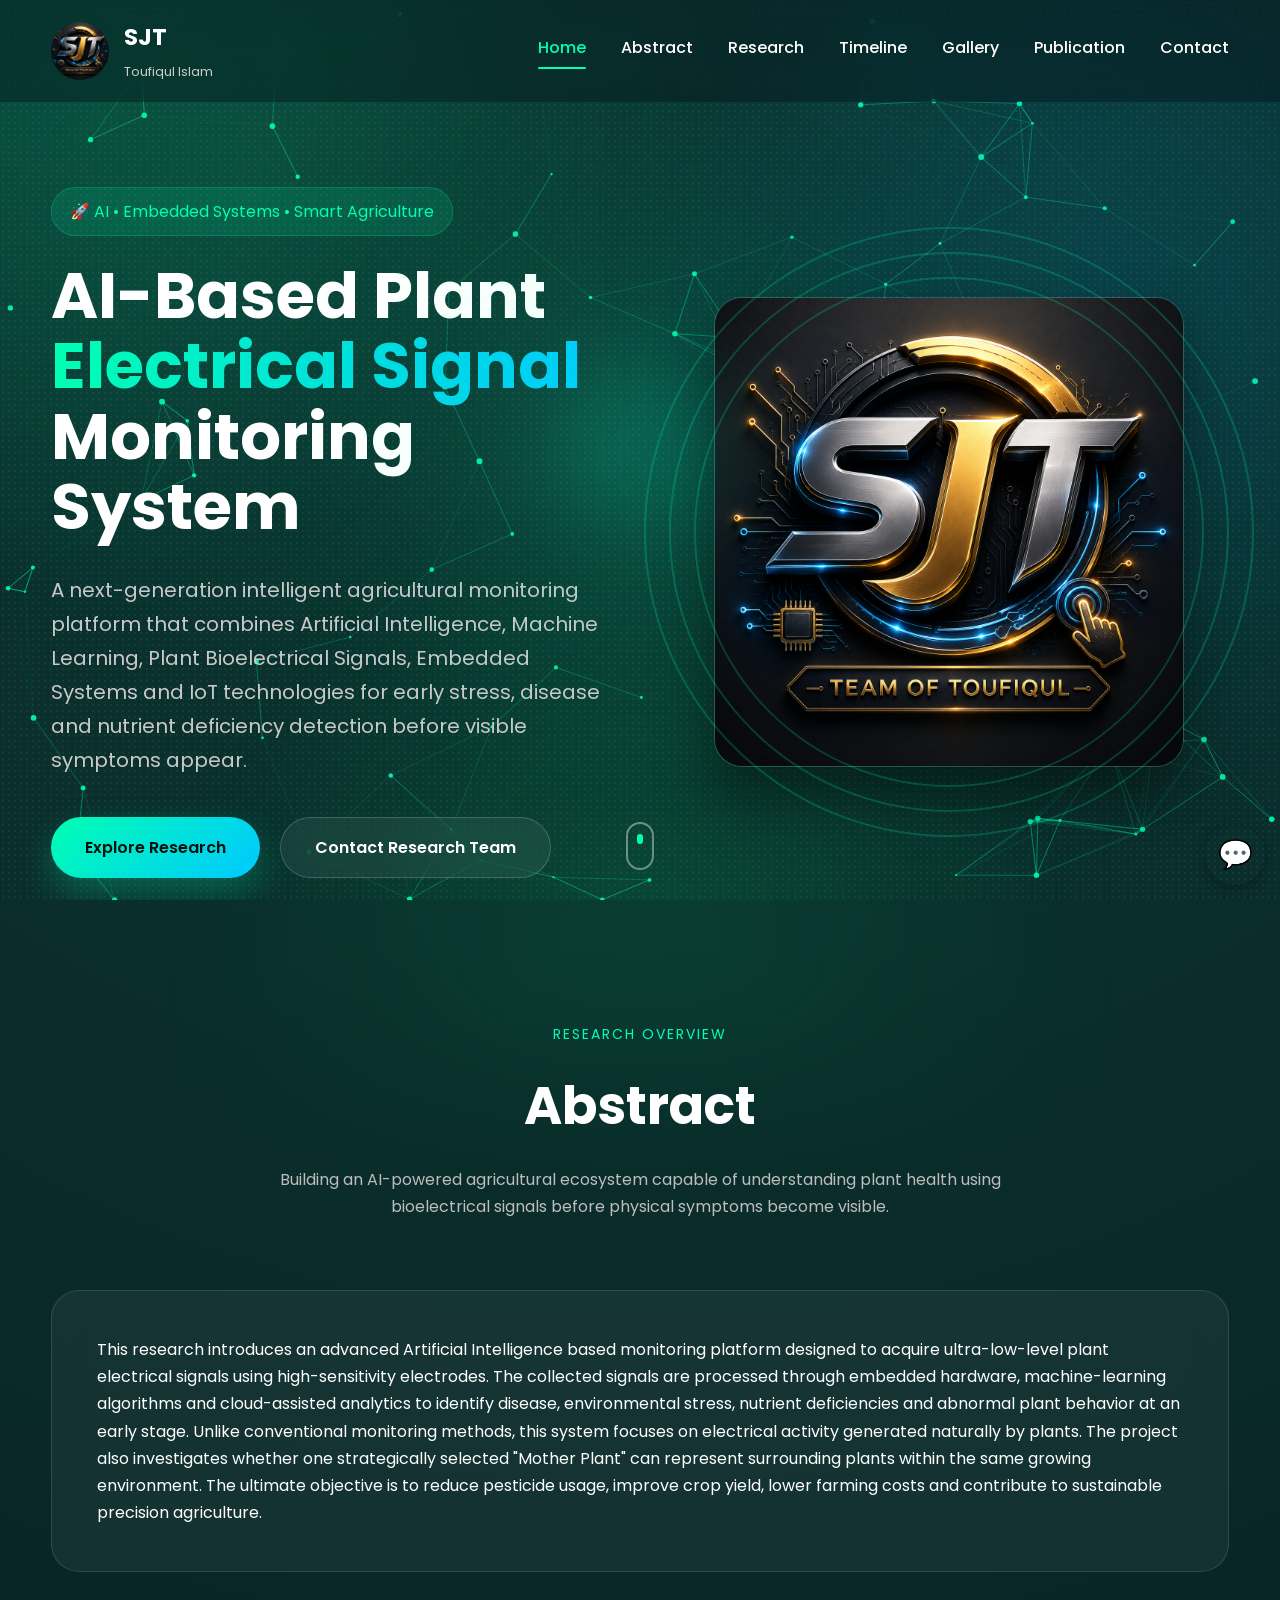
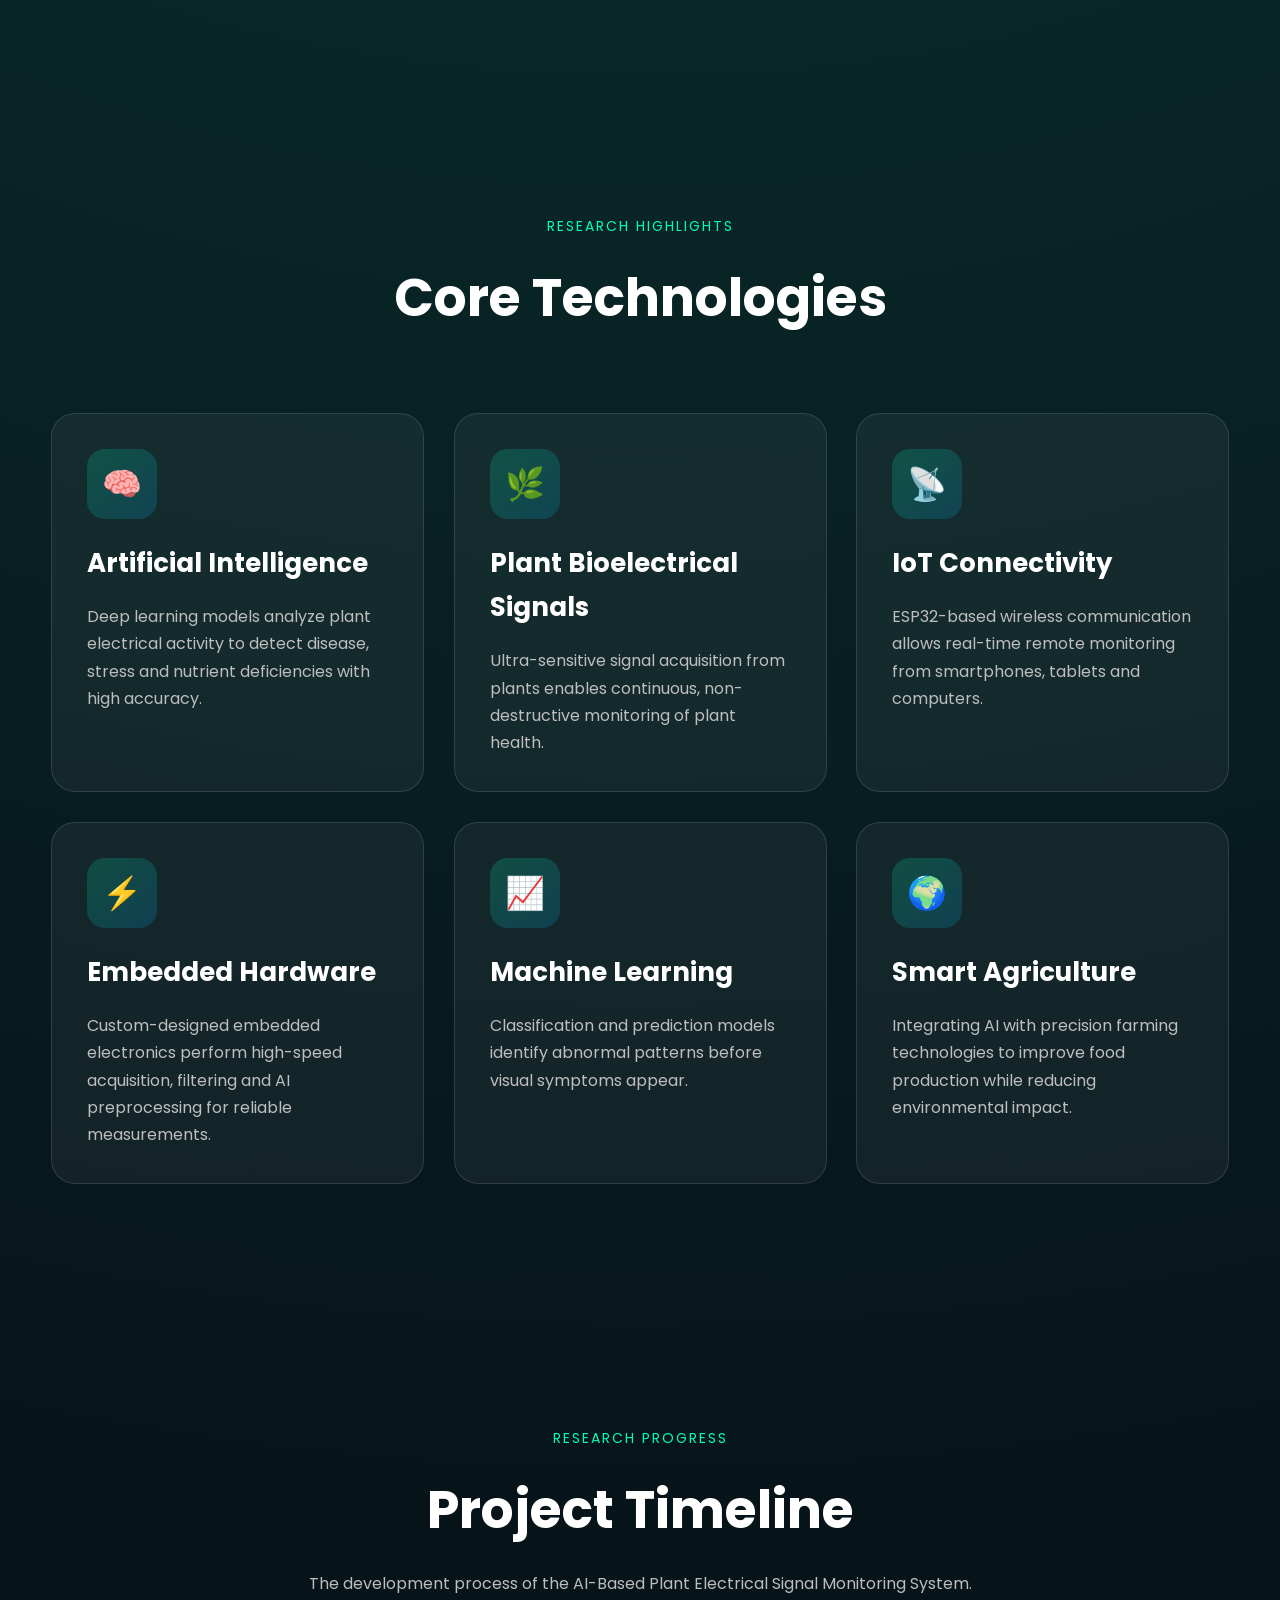
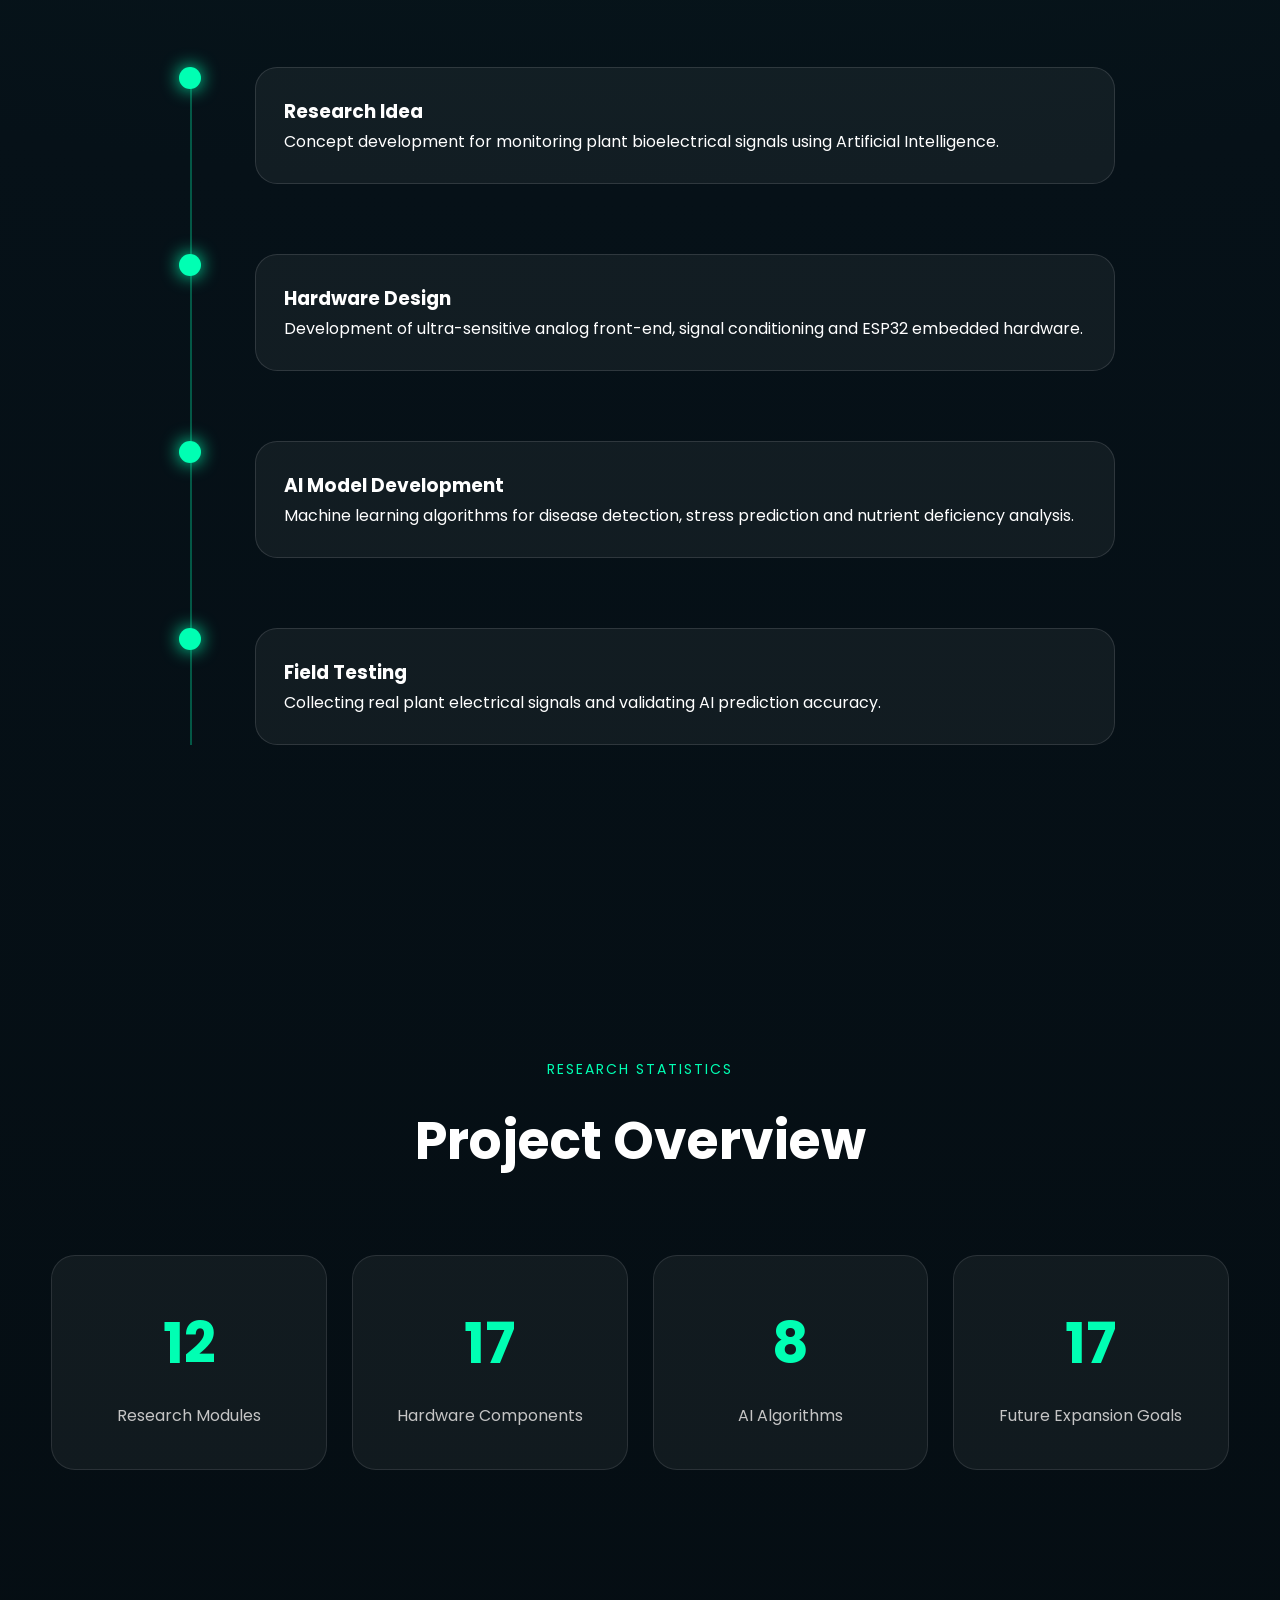
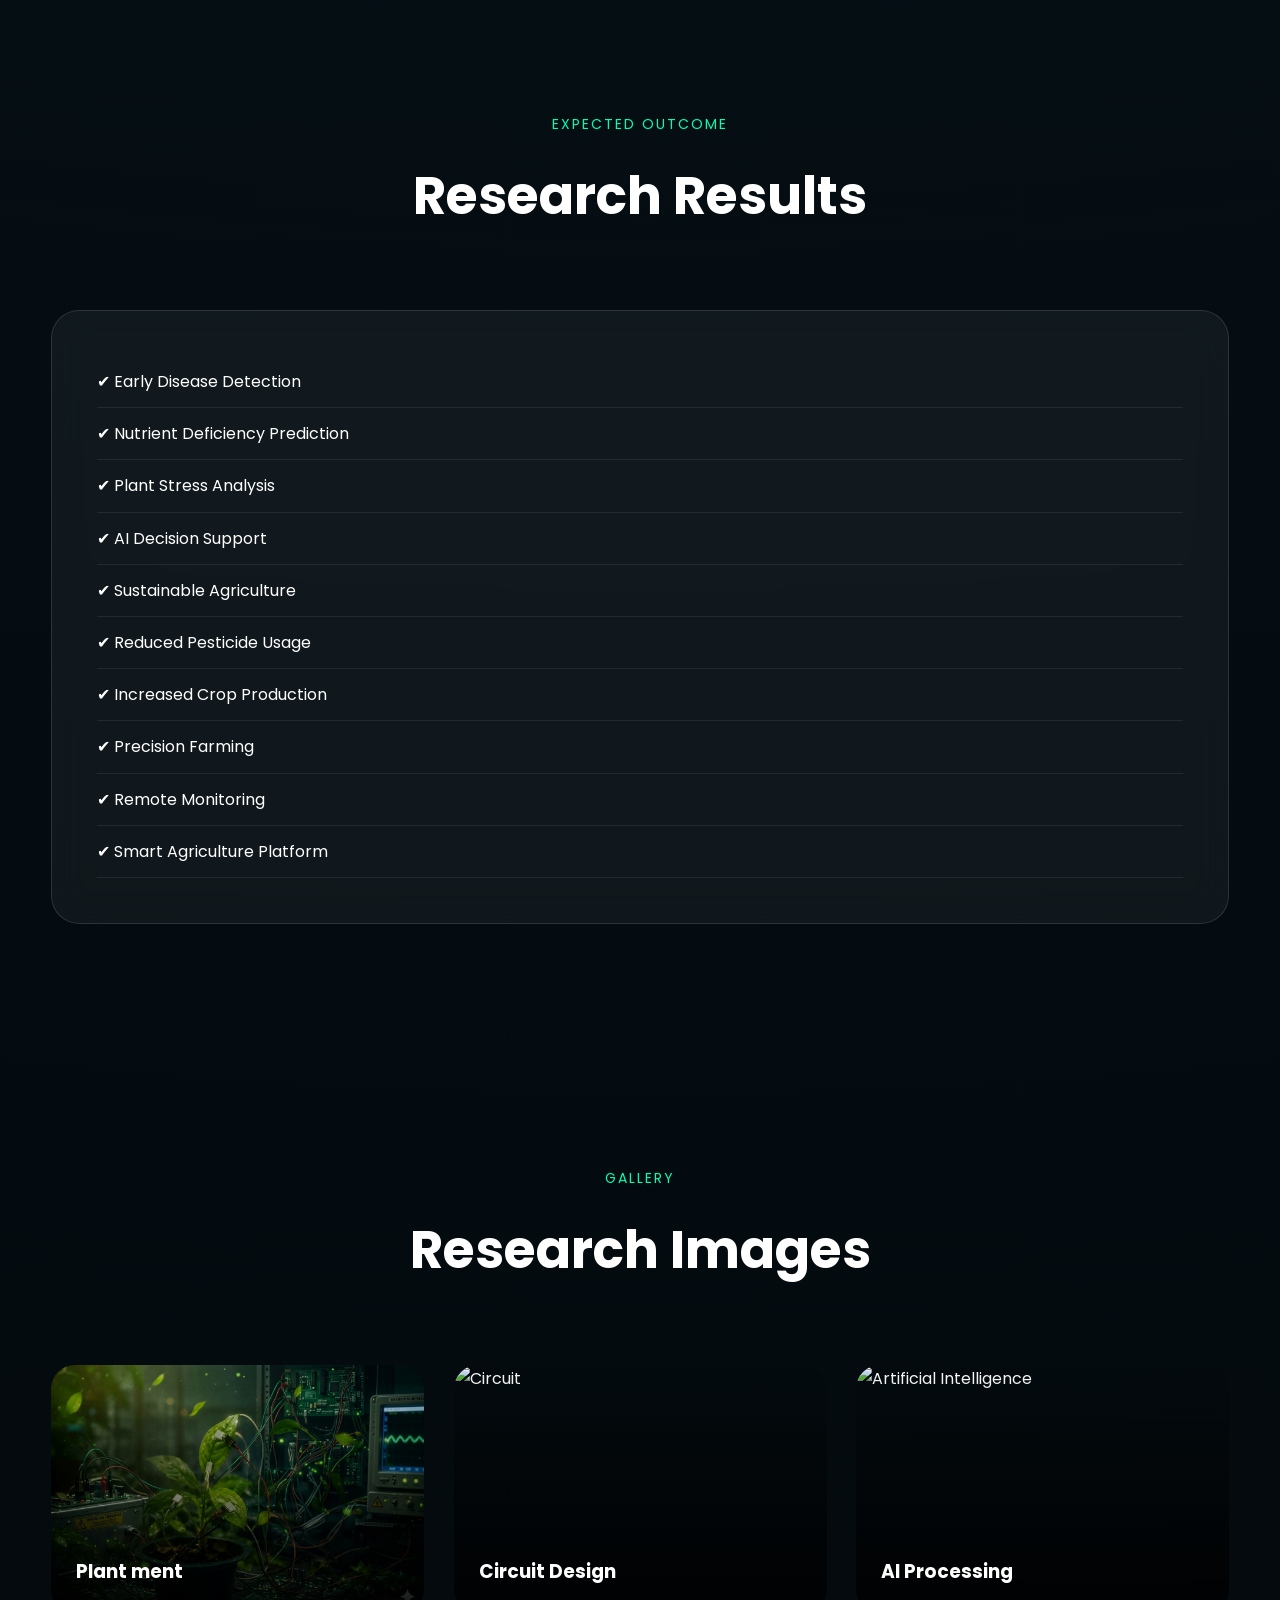
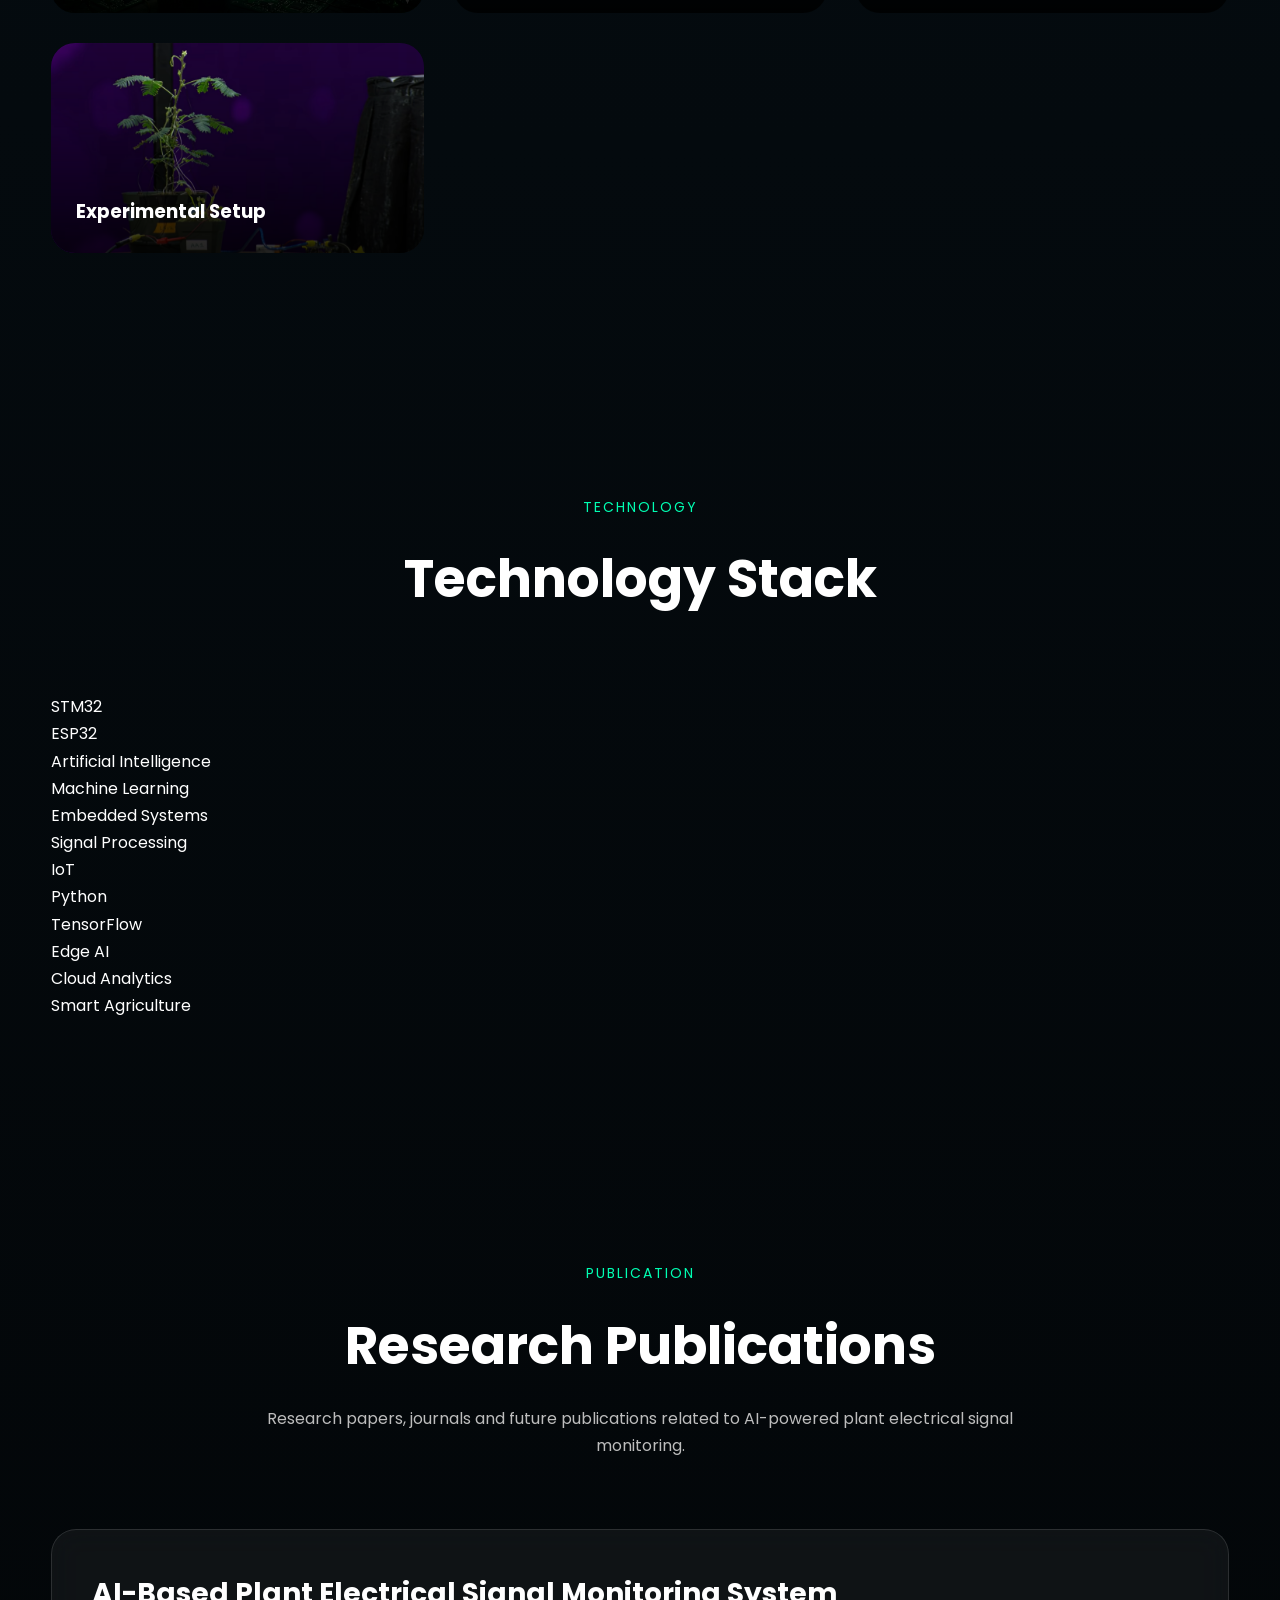
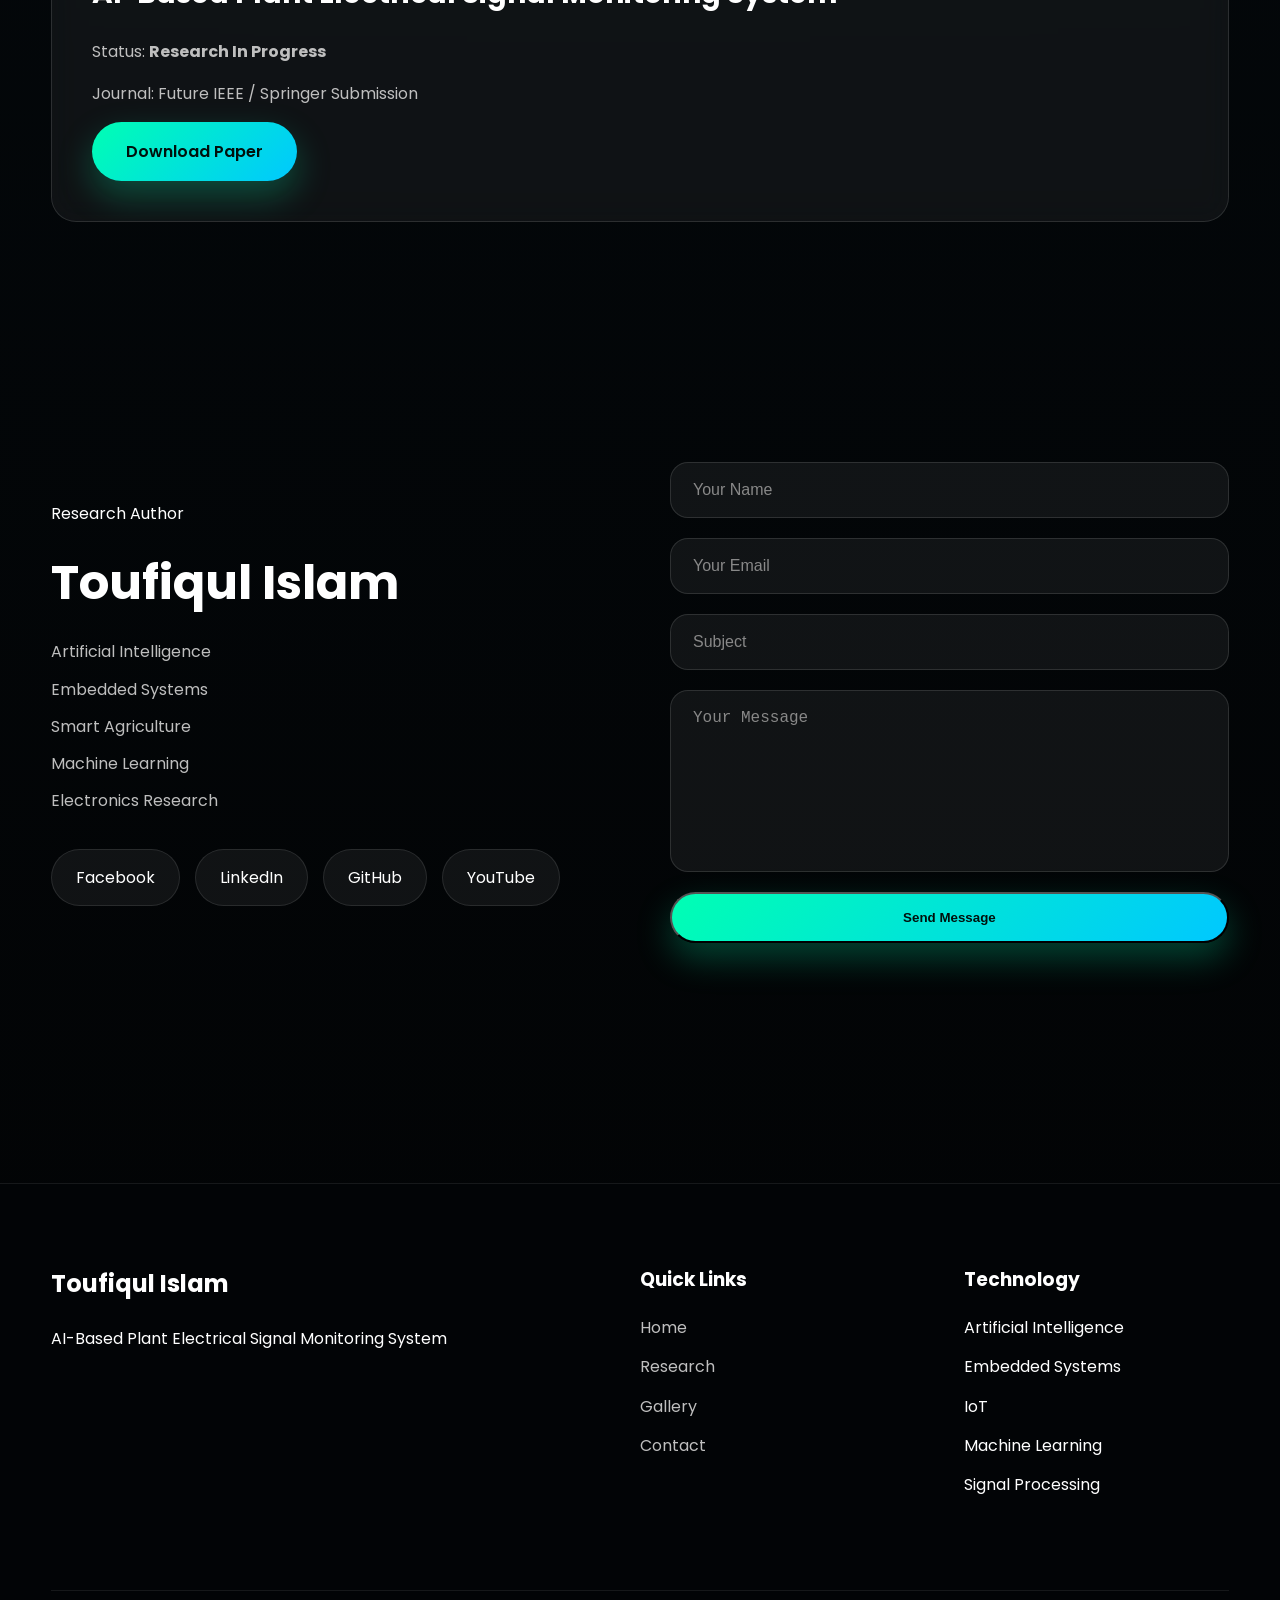
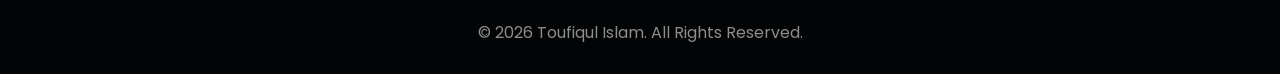
==== index.html @ 13fd9965 "update index.html" ====
<!DOCTYPE html>
<html lang="en">

<head>
    <!-- =========================
         META
    ========================== -->
    <meta charset="UTF-8">
    <meta http-equiv="X-UA-Compatible" content="IE=edge">

    <meta name="viewport"
          content="width=device-width, initial-scale=1.0, viewport-fit=cover">

    <title>
        Toufiqul Islam | AI-Based Plant Electrical Signal Monitoring System
    </title>

    <meta name="description"
          content="AI-Based Plant Electrical Signal Monitoring System for Smart Agriculture. AI, Embedded Systems, IoT and Plant Bioelectrical Signal Research.">

    <meta name="keywords"
          content="AI Agriculture,
                   Smart Farming,
                   Plant Electrical Signal,
                   ESP32,
                   Embedded Systems,
                   Machine Learning,
                   Smart Agriculture,
                   Research,
                   Bioelectrical Signal">

    <meta name="author"
          content="Toufiqul Islam">

    <meta name="robots"
          content="index,follow">

    <meta name="theme-color"
          content="#03070a">

    <!-- =========================
         OPEN GRAPH
    ========================== -->

    <meta property="og:type"
          content="website">

    <meta property="og:title"
          content="AI-Based Plant Electrical Signal Monitoring System">

    <meta property="og:description"
          content="Research by Toufiqul Islam">

    <meta property="og:image"
          content="images/hero.webp">

    <meta property="og:url"
          content="https://your-domain.com">

    <!-- =========================
         TWITTER
    ========================== -->

    <meta name="twitter:card"
          content="summary_large_image">

    <meta name="twitter:title"
          content="AI-Based Plant Electrical Signal Monitoring System">

    <meta name="twitter:description"
          content="AI Smart Agriculture Research">

    <meta name="twitter:image"
          content="images/hero.webp">

    <!-- =========================
         ICON
    ========================== -->

    <link rel="icon"
          href="images/favicon.png">

    <!-- =========================
         PRECONNECT
    ========================== -->

    <link rel="preconnect"
          href="https://fonts.googleapis.com">

    <link rel="preconnect"
          href="https://fonts.gstatic.com"
          crossorigin>

    <!-- =========================
         GOOGLE FONT
    ========================== -->

    <link
        href="https://fonts.googleapis.com/css2?family=Poppins:wght@300;400;500;600;700;800&family=Playfair+Display:wght@700;800;900&display=swap"
        rel="stylesheet">

    <!-- =========================
         CSS
    ========================== -->

    <link rel="stylesheet"
          href="style.css">

</head>

<body>

<!-- ===========================
     LOADER
=========================== -->

<div id="loader">

    <div class="loader-logo">

        <img src="images/logo.png"
             alt="Logo">

    </div>

    <div class="loader-circle"></div>

    <h2>
        Initializing AI Research...
    </h2>

</div>

<!-- ===========================
     AI BACKGROUND
=========================== -->

<canvas id="bgCanvas"></canvas>

<div class="background-gradient"></div>

<div class="background-noise"></div>

<!-- ===========================
     CURSOR
=========================== -->

<div class="cursor"></div>

<div class="cursor-glow"></div>

<!-- ===========================
     NAVBAR
=========================== -->

<header>

<nav class="navbar">

<div class="nav-container">

<a href="#home"
   class="logo">

<img src="images/logo.png"
     alt="SJT Logo"
     id="logoImage">

<div class="logo-text">

<h2>SJT</h2>

<span>
Toufiqul Islam
</span>

</div>

</a>

<ul class="nav-links">

<li>
<a href="#home">
Home
</a>
</li>

<li>
<a href="#abstract">
Abstract
</a>
</li>

<li>
<a href="#research">
Research
</a>
</li>

<li>
<a href="#timeline">
Timeline
</a>
</li>

<li>
<a href="#gallery">
Gallery
</a>
</li>

<li>
<a href="#publication">
Publication
</a>
</li>

<li>
<a href="#contact">
Contact
</a>
</li>

</ul>

<button
class="menu-btn"
id="menuBtn"
aria-label="Open Menu">

<span></span>
<span></span>
<span></span>

</button>

</div>

</nav>

</header>

<!-- ===========================
     HERO START
=========================== -->

<section
id="home"
class="hero">

<div class="hero-overlay"></div>

<div class="hero-grid">

    <!-- =========================================
     HERO CONTENT
========================================= -->

<div class="hero-content">

    <span class="hero-badge">
        🚀 AI • Embedded Systems • Smart Agriculture
    </span>

    <h1 class="hero-title">

        AI-Based Plant<br>

        <span class="gradient-text">
            Electrical Signal
        </span>

        Monitoring System

    </h1>

    <p class="hero-description">

        A next-generation intelligent agricultural monitoring platform that
        combines Artificial Intelligence, Machine Learning, Plant
        Bioelectrical Signals, Embedded Systems and IoT technologies for
        early stress, disease and nutrient deficiency detection before
        visible symptoms appear.

    </p>

    <div class="hero-buttons">

        <a href="#research"
           class="btn btn-primary">

            Explore Research

        </a>

        <a href="#contact"
           class="btn btn-secondary">

            Contact Research Team

        </a>

    </div>

</div>

<!-- =========================================
     HERO IMAGE
========================================= -->

<div class="hero-image">

    <div class="hero-image-wrapper">

        <img
            src="images/hero.png"
            alt="AI Agriculture">

        <div class="image-ring ring1"></div>

        <div class="image-ring ring2"></div>

        <div class="image-ring ring3"></div>

    </div>

</div>

</div>

<div class="scroll-indicator">

    <span></span>

</div>

</section>

<!-- =========================================
     ABSTRACT
========================================= -->

<section
id="abstract"
class="section">

<div class="container">

<div class="section-header">

<span>

Research Overview

</span>

<h2>

Abstract

</h2>

<p>

Building an AI-powered agricultural ecosystem capable of understanding
plant health using bioelectrical signals before physical symptoms become
visible.

</p>

</div>

<div class="glass-card">

<p>

This research introduces an advanced Artificial Intelligence based
monitoring platform designed to acquire ultra-low-level plant electrical
signals using high-sensitivity electrodes.

The collected signals are processed through embedded hardware,
machine-learning algorithms and cloud-assisted analytics to identify
disease, environmental stress, nutrient deficiencies and abnormal plant
behavior at an early stage.

Unlike conventional monitoring methods, this system focuses on
electrical activity generated naturally by plants.

The project also investigates whether one strategically selected
"Mother Plant" can represent surrounding plants within the same growing
environment.

The ultimate objective is to reduce pesticide usage, improve crop
yield, lower farming costs and contribute to sustainable precision
agriculture.

</p>

</div>

</div>

</section>

<!-- =========================================
     RESEARCH HIGHLIGHTS
========================================= -->

<section
id="research"
class="section">

<div class="container">

<div class="section-header">

<span>

Research Highlights

</span>

<h2>

Core Technologies

</h2>

</div>

<div class="card-grid">

<div class="feature-card">

<div class="card-icon">

🧠

</div>

<h3>

Artificial Intelligence

</h3>

<p>

Deep learning models analyze plant electrical activity to detect
disease, stress and nutrient deficiencies with high accuracy.

</p>

</div>

<div class="feature-card">

<div class="card-icon">

🌿

</div>

<h3>

Plant Bioelectrical Signals

</h3>

<p>

Ultra-sensitive signal acquisition from plants enables continuous,
non-destructive monitoring of plant health.

</p>

</div>

<div class="feature-card">

<div class="card-icon">

📡

</div>

<h3>

IoT Connectivity

</h3>

<p>

ESP32-based wireless communication allows real-time remote monitoring
from smartphones, tablets and computers.

</p>

</div>

<div class="feature-card">

<div class="card-icon">

⚡

</div>

<h3>

Embedded Hardware

</h3>

<p>

Custom-designed embedded electronics perform high-speed acquisition,
filtering and AI preprocessing for reliable measurements.

</p>

</div>

<div class="feature-card">

<div class="card-icon">

📈

</div>

<h3>

Machine Learning

</h3>

<p>

Classification and prediction models identify abnormal patterns before
visual symptoms appear.

</p>

</div>

<div class="feature-card">

<div class="card-icon">

🌍

</div>

<h3>

Smart Agriculture

</h3>

<p>

Integrating AI with precision farming technologies to improve food
production while reducing environmental impact.

</p>

</div>

</div>

</div>

</section>

<!-- =========================================
     PART 3 STARTS HERE
========================================= -->
<!-- =========================================
     RESEARCH TIMELINE
========================================= -->

<section id="timeline" class="section">

<div class="container">

<div class="section-header">

<span>Research Progress</span>

<h2>Project Timeline</h2>

<p>
The development process of the AI-Based Plant Electrical Signal Monitoring System.
</p>

</div>

<div class="timeline">

<div class="timeline-item">

<div class="timeline-dot"></div>

<div class="timeline-content">

<h3>Research Idea</h3>

<p>
Concept development for monitoring plant bioelectrical signals using Artificial Intelligence.
</p>

</div>

</div>

<div class="timeline-item">

<div class="timeline-dot"></div>

<div class="timeline-content">

<h3>Hardware Design</h3>

<p>
Development of ultra-sensitive analog front-end, signal conditioning and ESP32 embedded hardware.
</p>

</div>

</div>

<div class="timeline-item">

<div class="timeline-dot"></div>

<div class="timeline-content">

<h3>AI Model Development</h3>

<p>
Machine learning algorithms for disease detection, stress prediction and nutrient deficiency analysis.
</p>

</div>

</div>

<div class="timeline-item">

<div class="timeline-dot"></div>

<div class="timeline-content">

<h3>Field Testing</h3>

<p>
Collecting real plant electrical signals and validating AI prediction accuracy.
</p>

</div>

</div>

</div>

</div>

</section>

<!-- =========================================
     LIVE STATISTICS
========================================= -->

<section class="section stats-section">

<div class="container">

<div class="section-header">

<span>Research Statistics</span>

<h2>Project Overview</h2>

</div>

<div class="stats-grid">

<div class="stat-card">

<h2 class="counter" data-target="12">0</h2>

<p>Research Modules</p>

</div>

<div class="stat-card">

<h2 class="counter" data-target="35">0</h2>

<p>Hardware Components</p>

</div>

<div class="stat-card">

<h2 class="counter" data-target="8">0</h2>

<p>AI Algorithms</p>

</div>

<div class="stat-card">

<h2 class="counter" data-target="100">0</h2>

<p>Future Expansion Goals</p>

</div>

</div>

</div>

</section>

<!-- =========================================
     EXPECTED RESULTS
========================================= -->

<section id="results" class="section">

<div class="container">

<div class="section-header">

<span>Expected Outcome</span>

<h2>Research Results</h2>

</div>

<div class="result-grid">

<div class="glass-card">

<ul>

<li>✔ Early Disease Detection</li>

<li>✔ Nutrient Deficiency Prediction</li>

<li>✔ Plant Stress Analysis</li>

<li>✔ AI Decision Support</li>

<li>✔ Sustainable Agriculture</li>

<li>✔ Reduced Pesticide Usage</li>

<li>✔ Increased Crop Production</li>

<li>✔ Precision Farming</li>

<li>✔ Remote Monitoring</li>

<li>✔ Smart Agriculture Platform</li>

</ul>

</div>

</div>

</div>

</section>

<!-- =========================================
     RESEARCH GALLERY
========================================= -->

<section id="gallery" class="section">

<div class="container">

<div class="section-header">

<span>Gallery</span>

<h2>Research Images</h2>

</div>

<div class="gallery-grid">

<div class="gallery-item">

<img src="images/plant.png"
loading="lazy"
alt="Plant">

<div class="gallery-overlay">

<h3>Plant ment</h3>

</div>

</div>

<div class="gallery-item">

<img src="images/circuit.webp"
loading="lazy"
alt="Circuit">

<div class="gallery-overlay">

<h3>Circuit Design</h3>

</div>

</div>

<div class="gallery-item">

<img src="images/ai.webp"
loading="lazy"
alt="Artificial Intelligence">

<div class="gallery-overlay">

<h3>AI Processing</h3>

</div>

</div>

<div class="gallery-item">

<img src="images/setup.png"
loading="lazy"
alt="Research Setup">

<div class="gallery-overlay">

<h3>Experimental Setup</h3>

</div>

</div>

</div>

</div>

</section>

<!-- =========================================
     TECHNOLOGY STACK
========================================= -->

<section class="section">

<div class="container">

<div class="section-header">

<span>Technology</span>

<h2>Technology Stack</h2>

</div>

<div class="tech-grid">

<div class="tech-card">STM32</div>

<div class="tech-card">ESP32</div>

<div class="tech-card">Artificial Intelligence</div>

<div class="tech-card">Machine Learning</div>

<div class="tech-card">Embedded Systems</div>

<div class="tech-card">Signal Processing</div>

<div class="tech-card">IoT</div>

<div class="tech-card">Python</div>

<div class="tech-card">TensorFlow</div>

<div class="tech-card">Edge AI</div>

<div class="tech-card">Cloud Analytics</div>

<div class="tech-card">Smart Agriculture</div>

</div>

</div>

</section>

<!-- =========================================
     PART 4 STARTS HERE
========================================= -->
<!-- =========================================
     PUBLICATIONS
========================================= -->

<section id="publication" class="section">

<div class="container">

<div class="section-header">

<span>Publication</span>

<h2>Research Publications</h2>

<p>
Research papers, journals and future publications related to AI-powered
plant electrical signal monitoring.
</p>

</div>

<div class="publication-grid">

<div class="publication-card">

<h3>

AI-Based Plant Electrical Signal Monitoring System

</h3>

<p>

Status:
<strong>Research In Progress</strong>

</p>

<p>

Journal:
Future IEEE / Springer Submission

</p>

<a href="https://github.com/jakaria-2010/Project-Tree/" class="btn btn-primary">

Download Paper

</a>

</div>

</div>

</div>

</section>

<!-- =========================================
     CONTACT
========================================= -->

<section
id="contact"
class="section">

<div class="container">

<div class="contact-wrapper">

<div class="contact-left">

<span>

Research Author

</span>

<h2>

Toufiqul Islam

</h2>

<p>

Artificial Intelligence

</p>

<p>

Embedded Systems

</p>

<p>

Smart Agriculture

</p>

<p>

Machine Learning

</p>

<p>

Electronics Research

</p>

<div class="social-links">

<a href="#">

Facebook

</a>

<a href="#">

LinkedIn

</a>

<a href="https://github.com/toufiqul376145-dev">

GitHub

</a>

<a href="#">

YouTube

</a>

</div>

</div>

<div class="contact-right">

<form>

<input
type="text"
placeholder="Your Name"
required>

<input
type="email"
placeholder="Your Email"
required>

<input
type="text"
placeholder="Subject">

<textarea
rows="8"
placeholder="Your Message"></textarea>

<button
class="btn btn-primary">

Send Message

</button>

</form>

</div>

</div>

</div>

</section>

<!-- =========================================
     FLOATING BUTTONS
========================================= -->

<div class="contact-menu" id="menu">
  <a href="https://wa.me/8801700000000" target="_blank">💬 WhatsApp</a>
  <a href="mailto:jakariahossen2025@gmail.com">✉️ Email</a>
  <a href="https://m.me/yourpage" target="_blank">💙 Messenger</a>
</div>

<div class="float-btn" onclick="toggleMenu()">💬</div>
<button
id="scrollTop">

↑

</button>

<!-- =========================================
     LOGO POPUP
========================================= -->

<div
id="logoModal"
class="logo-modal">

<span
class="close-logo">

&times;

</span>

<img
id="fullLogo"
class="logo-modal-content"
alt="Logo">

</div>

<!-- =========================================
     FOOTER
========================================= -->

<footer>

<div class="container">

<div class="footer-grid">

<div>

<h2>

Toufiqul Islam

</h2>

<p>

AI-Based Plant Electrical Signal Monitoring System

</p>

</div>

<div>

<h3>

Quick Links

</h3>

<ul>

<li>

<a href="#home">

Home

</a>

</li>

<li>

<a href="#research">

Research

</a>

</li>

<li>

<a href="#gallery">

Gallery

</a>

</li>

<li>

<a href="#contact">

Contact

</a>

</li>

</ul>

</div>

<div>

<h3>

Technology

</h3>

<ul>

<li>Artificial Intelligence</li>

<li>Embedded Systems</li>

<li>IoT</li>

<li>Machine Learning</li>

<li>Signal Processing</li>

</ul>

</div>

</div>

<hr>

<div class="copyright">

<p>

© <span id="year"></span>

Toufiqul Islam.

All Rights Reserved.

</p>

</div>

</div>

</footer>

<!-- =========================================
     JAVASCRIPT
========================================= -->

<script src="script.js"></script>

</body>

</html>
---- style.css ----
/* ==========================================================
   AI Research Website V2
   Premium CSS
   Part 1/4
========================================================== */

/*==============================
RESET
==============================*/

* {
  margin: 0;
  padding: 0;
  box-sizing: border-box;
}

html {
  scroll-behavior: smooth;
}

body {
  
  font-family: 'Poppins', sans-serif;
  
  background: #03070a;
  
  color: #ffffff;
  
  overflow-x: hidden;
  
  line-height: 1.7;
  
}

/*==============================
VARIABLES
==============================*/

:root {
  
  --primary: #00ffb3;
  
  --secondary: #00c8ff;
  
  --accent: #7CFC00;
  
  --dark: #03070a;
  
  --dark2: #071018;
  
  --glass: rgba(255, 255, 255, .08);
  
  --border: rgba(255, 255, 255, .15);
  
  --shadow:
    0 15px 45px rgba(0, 0, 0, .35);
  
}

/*==============================
SCROLLBAR
==============================*/

::-webkit-scrollbar {
  
  width: 10px;
  
}

::-webkit-scrollbar-track {
  
  background: #071018;
  
}

::-webkit-scrollbar-thumb {
  
  background: linear-gradient(var(--primary),
      
      var(--secondary));
  
  border-radius: 30px;
  
}

/*==============================
BODY BACKGROUND
==============================*/

body {
  
  background:
  
    radial-gradient(circle at top,
      
      #0c3b35 0%,
      
      #061118 35%,
      
      #020304 100%);
  
}

/*==============================
AI CANVAS
==============================*/

#bgCanvas {
  
  position: fixed;
  
  inset: 0;
  
  width: 100%;
  
  height: 100%;
  
  z-index: -2;
  
}

/*==============================
BACKGROUND GRADIENT
==============================*/

.background-gradient {
  
  position: fixed;
  
  inset: 0;
  
  background:
  
    radial-gradient(circle at 20% 20%,
      
      rgba(0, 255, 150, .08),
      
      transparent 40%),
    
    radial-gradient(circle at 80% 40%,
      
      rgba(0, 180, 255, .06),
      
      transparent 35%),
    
    radial-gradient(circle at 50% 100%,
      
      rgba(0, 255, 100, .05),
      
      transparent 40%);
  
  pointer-events: none;
  
  z-index: -1;
  
}

/*==============================
NOISE
==============================*/

.background-noise {
  
  position: fixed;
  
  inset: 0;
  
  opacity: .05;
  
  pointer-events: none;
  
  background-image:
  
    radial-gradient(#ffffff 1px, transparent 1px);
  
  background-size: 6px 6px;
  
  z-index: -1;
  
}

/*==============================
LOADER
==============================*/

#loader {
  
  position: fixed;
  
  inset: 0;
  
  background: #03070a;
  
  display: flex;
  
  flex-direction: column;
  
  justify-content: center;
  
  align-items: center;
  
  z-index: 99999;
  
}

.loader-logo img {
  
  width: 120px;
  
  margin-bottom: 25px;
  
}

.loader-circle {
  
  width: 80px;
  
  height: 80px;
  
  border-radius: 50%;
  
  border: 5px solid rgba(255, 255, 255, .12);
  
  border-top: 5px solid var(--primary);
  
  animation: spin 1s linear infinite;
  
}

#loader h2 {
  
  margin-top: 30px;
  
  color: white;
  
  font-size: 18px;
  
  font-weight: 500;
  
  letter-spacing: 1px;
  
}

@keyframes spin {
  
  to {
    
    transform: rotate(360deg);
    
  }
  
}

/*==============================
NAVBAR
==============================*/

.navbar {
  
  position: fixed;
  
  top: 0;
  
  left: 0;
  
  width: 100%;
  
  z-index: 1000;
  
  transition: .35s;
  
  backdrop-filter: blur(20px);
  
  background: rgba(5, 10, 18, .35);
  
}

.nav-container {
  
  width: min(1400px, 92%);
  
  margin: auto;
  
  display: flex;
  
  justify-content: space-between;
  
  align-items: center;
  
  padding: 18px 0;
  
}

.logo {
  
  display: flex;
  
  align-items: center;
  
  gap: 15px;
  
  text-decoration: none;
  
}

.logo img {
  
  width: 58px;
  
  height: 58px;
  
  border-radius: 50%;
  
  transition: .3s;
  
}

.logo img:hover {
  
  transform: rotate(8deg) scale(1.08);
  
}

.logo-text h2 {
  
  color: white;
  
  font-size: 23px;
  
}

.logo-text span {
  
  color: #cccccc;
  
  font-size: 13px;
  
}

.nav-links {
  
  display: flex;
  
  list-style: none;
  
  gap: 35px;
  
}

.nav-links a {
  
  color: white;
  
  text-decoration: none;
  
  font-weight: 500;
  
  transition: .3s;
  
}

.nav-links a:hover {
  
  color: var(--primary);
  
}

/*==============================
MOBILE BUTTON
==============================*/

.menu-btn {
  
  display: none;
  
  width: 45px;
  
  height: 45px;
  
  background: none;
  
  border: none;
  
  cursor: pointer;
  
}

.menu-btn span {
  
  display: block;
  
  width: 28px;
  
  height: 3px;
  
  background: white;
  
  margin: 6px auto;
  
  border-radius: 10px;
  
  transition: .35s;
  
}

/*==============================
HERO
==============================*/

.hero {
  
  min-height: 100vh;
  
  display: grid;
  
  align-items: center;
  
  padding-top: 120px;
  
  position: relative;
  
}

.hero-grid {
  
  width: min(1400px, 92%);
  
  margin: auto;
  
  display: grid;
  
  grid-template-columns: 1fr 1fr;
  
  gap: 60px;
  
  align-items: center;
  
}

.hero-badge {
  
  display: inline-block;
  
  padding: 10px 18px;
  
  border-radius: 50px;
  
  background: rgba(0, 255, 170, .12);
  
  color: var(--primary);
  
  margin-bottom: 25px;
  
  border: 1px solid rgba(0, 255, 170, .2);
  
}

.hero-title {
  
  font-size: 64px;
  
  line-height: 1.1;
  
  margin-bottom: 30px;
  
}

.gradient-text {
  
  background:
  
    linear-gradient(90deg,
      
      var(--primary),
      
      var(--secondary));
  
  -webkit-background-clip: text;
  
  color: transparent;
  
}

.hero-description {
  
  color: #c9c9c9;
  
  font-size: 20px;
  
  max-width: 650px;
  
}

/*==========================================================
BUTTONS
==========================================================*/

.hero-buttons {
  
  display: flex;
  
  gap: 20px;
  
  margin-top: 40px;
  
  flex-wrap: wrap;
  
}

.btn {
  
  display: inline-flex;
  
  align-items: center;
  
  justify-content: center;
  
  padding: 16px 34px;
  
  border-radius: 60px;
  
  text-decoration: none;
  
  font-weight: 600;
  
  transition: .35s;
  
  cursor: pointer;
  
}

.btn-primary {
  
  color: #00110d;
  
  background: linear-gradient(135deg,
      var(--primary),
      var(--secondary));
  
  box-shadow: 0 15px 35px rgba(0, 255, 180, .25);
  
}

.btn-primary:hover {
  
  transform: translateY(-6px);
  
  box-shadow: 0 25px 45px rgba(0, 255, 180, .35);
  
}

.btn-secondary {
  
  color: #fff;
  
  border: 1px solid rgba(255, 255, 255, .18);
  
  background: rgba(255, 255, 255, .06);
  
  backdrop-filter: blur(18px);
  
}

.btn-secondary:hover {
  
  background: rgba(255, 255, 255, .12);
  
}

/*==========================================================
HERO IMAGE
==========================================================*/

.hero-image {
  
  display: flex;
  
  justify-content: center;
  
  align-items: center;
  
}

.hero-image-wrapper {
  
  position: relative;
  
  width: 470px;
  
  max-width: 100%;
  
}

.hero-image-wrapper img {
  
  width: 100%;
  
  display: block;
  
  border-radius: 28px;
  
  border: 1px solid rgba(255, 255, 255, .15);
  
  box-shadow: 0 30px 60px rgba(0, 0, 0, .45);
  
}

.image-ring {
  
  position: absolute;
  
  border-radius: 50%;
  
  border: 2px solid rgba(0, 255, 180, .2);
  
  animation: ring 6s linear infinite;
  
}

.ring1 {
  
  inset: -20px;
  
}

.ring2 {
  
  inset: -45px;
  
  animation-duration: 9s;
  
}

.ring3 {
  
  inset: -70px;
  
  animation-duration: 12s;
  
}

@keyframes ring {
  
  from {
    
    transform: rotate(0deg);
    
  }
  
  to {
    
    transform: rotate(360deg);
    
  }
  
}

/*==========================================================
SECTION
==========================================================*/

.section {
  
  padding: 120px 0;
  
  position: relative;
  
}

.container {
  
  width: min(1350px, 92%);
  
  margin: auto;
  
}

.section-header {
  
  text-align: center;
  
  margin-bottom: 70px;
  
}

.section-header span {
  
  color: var(--primary);
  
  letter-spacing: 2px;
  
  text-transform: uppercase;
  
  font-size: 14px;
  
}

.section-header h2 {
  
  font-size: 52px;
  
  margin: 15px 0;
  
}

.section-header p {
  
  max-width: 760px;
  
  margin: auto;
  
  color: #bdbdbd;
  
}

/*==========================================================
GLASS CARD
==========================================================*/

.glass-card {
  
  background: rgba(255, 255, 255, .05);
  
  border: 1px solid rgba(255, 255, 255, .12);
  
  border-radius: 28px;
  
  padding: 45px;
  
  backdrop-filter: blur(18px);
  
  transition: .35s;
  
}

.glass-card:hover {
  
  transform: translateY(-8px);
  
  border-color: rgba(0, 255, 170, .35);
  
}

/*==========================================================
FEATURE GRID
==========================================================*/

.card-grid {
  
  display: grid;
  
  grid-template-columns:
    repeat(auto-fit, minmax(300px, 1fr));
  
  gap: 30px;
  
}

.feature-card {
  
  background: rgba(255, 255, 255, .05);
  
  border: 1px solid rgba(255, 255, 255, 0.12);
  
  border-radius: 24px;
  
  padding: 35px;
  
  transition: .4s;
  
  position: relative;
  
  overflow: hidden;
  
}

.feature-card:hover {
  
  transform: translateY(-10px);
  
  border-color: var(--primary);
  
}

.card-icon {
  
  width: 70px;
  
  height: 70px;
  
  display: flex;
  
  justify-content: center;
  
  align-items: center;
  
  border-radius: 18px;
  
  font-size: 32px;
  
  margin-bottom: 22px;
  
  background: linear-gradient(135deg,
      rgba(0, 255, 170, .18),
      rgba(0, 180, 255, .18));
  
}

.feature-card h3 {
  
  margin-bottom: 18px;
  
  font-size: 26px;
  
}

.feature-card p {
  
  color: #bebebe;
  
}

/*==========================================================
TIMELINE
==========================================================*/

.timeline {
  
  position: relative;
  
  max-width: 950px;
  
  margin: auto;
  
}

.timeline::before {
  
  content: "";
  
  position: absolute;
  
  left: 25px;
  
  top: 0;
  
  width: 2px;
  
  height: 100%;
  
  background: rgba(0, 255, 180, .3);
  
}

.timeline-item {
  
  position: relative;
  
  padding-left: 90px;
  
  margin-bottom: 70px;
  
}

.timeline-dot {
  
  position: absolute;
  
  left: 14px;
  
  width: 22px;
  
  height: 22px;
  
  border-radius: 50%;
  
  background: var(--primary);
  
  box-shadow: 0 0 18px var(--primary);
  
}

.timeline-content {
  
  background: rgba(255, 255, 255, .05);
  
  border: 1px solid rgba(255, 255, 255, .12);
  
  border-radius: 22px;
  
  padding: 28px;
  
}

/*==========================================================
STATISTICS
==========================================================*/

.stats-grid {
  
  display: grid;
  
  grid-template-columns:
    repeat(auto-fit, minmax(220px, 1fr));
  
  gap: 25px;
  
}

.stat-card {
  
  text-align: center;
  
  padding: 40px;
  
  border-radius: 24px;
  
  background: rgba(255, 255, 255, .05);
  
  border: 1px solid rgba(255, 255, 255, .10);
  
}

.stat-card h2 {
  
  font-size: 56px;
  
  color: var(--primary);
  
  margin-bottom: 10px;
  
}

.stat-card p {
  
  color: #c5c5c5;
  
}

/*==========================================================
RESULTS
==========================================================*/

.result-grid {
  
  display: grid;
  
  gap: 30px;
  
}

.result-grid ul {
  
  list-style: none;
  
}

.result-grid li {
  
  padding: 12px 0;
  
  border-bottom: 1px solid rgba(255, 255, 255, .08);
  
}

/*==========================================================
GALLERY
==========================================================*/

.gallery-grid {
  
  display: grid;
  
  grid-template-columns:
    repeat(auto-fit, minmax(300px, 1fr));
  
  gap: 30px;
  
}

.gallery-item {
  
  position: relative;
  
  overflow: hidden;
  
  border-radius: 24px;
  
}

.gallery-item img {
  
  width: 100%;
  
  display: block;
  
  transition: .5s;
  
}

.gallery-item:hover img {
  
  transform: scale(1.08);
  
}

.gallery-overlay {
  
  position: absolute;
  
  inset: 0;
  
  display: flex;
  
  align-items: end;
  
  padding: 25px;
  
  background: linear-gradient(transparent,
      rgba(0, 0, 0, .82));
  
}

.gallery-overlay h3 {
  
  color: #fff;
  
}

/*==========================================================
PUBLICATION
==========================================================*/

.publication-grid {
  
  display: grid;
  
  grid-template-columns: repeat(auto-fit, minmax(380px, 1fr));
  
  gap: 30px;
  
}

.publication-card {
  
  position: relative;
  
  overflow: hidden;
  
  background: rgba(255, 255, 255, .05);
  
  border: 1px solid rgba(255, 255, 255, .12);
  
  border-radius: 25px;
  
  padding: 40px;
  
  transition: .35s;
  
  backdrop-filter: blur(15px);
  
}

.publication-card::before {
  
  content: "";
  
  position: absolute;
  
  inset: 0;
  
  background: linear-gradient(135deg,
      rgba(0, 255, 170, .08),
      transparent);
  
  opacity: 0;
  
  transition: .35s;
  
}

.publication-card:hover {
  
  transform: translateY(-10px);
  
  border-color: var(--primary);
  
}

.publication-card:hover::before {
  
  opacity: 1;
  
}

.publication-card h3 {
  
  font-size: 28px;
  
  margin-bottom: 20px;
  
}

.publication-card p {
  
  margin-bottom: 15px;
  
  color: #bfbfbf;
  
}

/*==========================================================
CONTACT
==========================================================*/

.contact-wrapper {
  
  display: grid;
  
  grid-template-columns: 1fr 1fr;
  
  gap: 60px;
  
  align-items: center;
  
}

.contact-left h2 {
  
  font-size: 48px;
  
  margin: 15px 0;
  
}

.contact-left p {
  
  color: #bebebe;
  
  margin-bottom: 10px;
  
}

.contact-right form {
  
  display: flex;
  
  flex-direction: column;
  
  gap: 20px;
  
}

.contact-right input,

.contact-right textarea {
  
  width: 100%;
  
  padding: 18px 22px;
  
  border-radius: 18px;
  
  background: rgba(255, 255, 255, .06);
  
  border: 1px solid rgba(255, 255, 255, .12);
  
  color: #fff;
  
  outline: none;
  
  transition: .3s;
  
  font-size: 16px;
  
}

.contact-right textarea {
  
  resize: none;
  
}

.contact-right input:focus,

.contact-right textarea:focus {
  
  border-color: var(--primary);
  
  box-shadow: 0 0 20px rgba(0, 255, 170, .18);
  
}

.contact-right input::placeholder,

.contact-right textarea::placeholder {
  
  color: #888;
  
}

/*==========================================================
SOCIAL LINKS
==========================================================*/

.social-links {
  
  display: flex;
  
  flex-wrap: wrap;
  
  gap: 15px;
  
  margin-top: 35px;
  
}

.social-links a {
  
  padding: 14px 24px;
  
  border-radius: 40px;
  
  text-decoration: none;
  
  color: white;
  
  background: rgba(255, 255, 255, .06);
  
  border: 1px solid rgba(255, 255, 255, .10);
  
  transition: .3s;
  
}

.social-links a:hover {
  
  color: #000;
  
  background: var(--primary);
  
  transform: translateY(-5px);
  
}

/*==========================================================
FOOTER
==========================================================*/

footer {
  
  margin-top: 120px;
  
  background: #020406;
  
  border-top: 1px solid rgba(255, 255, 255, .08);
  
}

.footer-grid {
  
  display: grid;
  
  grid-template-columns:
    2fr 1fr 1fr;
  
  gap: 60px;
  
  padding: 80px 0;
  
}

.footer-grid h2 {
  
  margin-bottom: 20px;
  
}

.footer-grid h3 {
  
  margin-bottom: 18px;
  
}

.footer-grid ul {
  
  list-style: none;
  
}

.footer-grid li {
  
  margin-bottom: 12px;
  
}

.footer-grid a {
  
  text-decoration: none;
  
  color: #bfbfbf;
  
  transition: .3s;
  
}

.footer-grid a:hover {
  
  color: var(--primary);
  
}

footer hr {
  
  border: none;
  
  height: 1px;
  
  background: rgba(255, 255, 255, .08);
  
}

.copyright {
  
  padding: 28px 0;
  
  text-align: center;
  
  color: #8d8d8d;
  
}

/*==========================================================
WHATSAPP
==========================================================*/

.whatsapp {
  
  position: fixed;
  
  right: 28px;
  
  bottom: 28px;
  
  width: 62px;
  
  height: 62px;
  
  display: flex;
  
  align-items: center;
  
  justify-content: center;
  
  font-size: 28px;
  
  text-decoration: none;
  
  border-radius: 50%;
  
  color: #fff;
  
  background: #25D366;
  
  z-index: 999;
  
  transition: .35s;
  
  box-shadow: 0 15px 30px rgba(0, 0, 0, .3);
  
}

.whatsapp:hover {
  
  transform: translateY(-8px) scale(1.08);
  
}

/*==========================================================
SCROLL TO TOP
==========================================================*/

#scrollTop {
  
  position: fixed;
  
  right: 30px;
  
  bottom: 105px;
  
  width: 55px;
  
  height: 55px;
  
  border: none;
  
  border-radius: 50%;
  
  cursor: pointer;
  
  color: #000;
  
  font-size: 22px;
  
  background: var(--primary);
  
  opacity: 0;
  
  visibility: hidden;
  
  transition: .35s;
  
  z-index: 999;
  
}

#scrollTop.show {
  
  opacity: 0.6;
  
  visibility: visible;
  
}

/*==========================================================
LOGO MODAL
==========================================================*/

.logo-modal {
  
  position: fixed;
  
  inset: 0;
  
  display: flex;
  
  justify-content: center;
  
  align-items: center;
  
  background: rgba(0, 0, 0, .92);
  
  opacity: 0;
  
  visibility: hidden;
  
  transition: .35s;
  
  z-index: 10000;
  
}

.logo-modal.active {
  
  opacity: 1;
  
  visibility: visible;
  
}

.logo-modal-content {
  
  width: min(420px, 90%);
  
  border-radius: 25px;
  
  animation: popup .35s ease;
  
}

.close-logo {
  
  position: absolute;
  
  top: 40px;
  
  right: 50px;
  
  font-size: 42px;
  
  color: white;
  
  cursor: pointer;
  
}

@keyframes popup {
  
  from {
    
    transform: scale(.7);
    
    opacity: 0;
    
  }
  
  to {
    
    transform: scale(1);
    
    opacity: 1;
    
  }
  
}

/*==========================================================
RESPONSIVE
==========================================================*/

@media (max-width:1200px) {
  
  .hero-grid {
    
    grid-template-columns: 1fr;
    
    text-align: center;
    
  }
  
  .hero-description {
    
    margin: auto;
    
  }
  
  .hero-buttons {
    
    justify-content: center;
    
  }
  
  .hero-image {
    
    margin-top: 40px;
    
  }
  
  .contact-wrapper {
    
    grid-template-columns: 1fr;
    
  }
  
  .footer-grid {
    
    grid-template-columns: 1fr 1fr;
    
  }
  
}

@media (max-width:992px) {
  
  .section {
    
    padding: 90px 0;
    
  }
  
  .hero-title {
    
    font-size: 48px;
    
  }
  
  .section-header h2 {
    
    font-size: 40px;
    
  }
  
  .nav-links {
    
    position: fixed;
    
    top: 85px;
    
    right: -100%;
    
    width: 320px;
    
    height: calc(100vh - 85px);
    
    background: #071018;
    
    display: flex;
    
    flex-direction: column;
    
    padding: 40px;
    
    gap: 25px;
    
    transition: .35s;
    
    box-shadow: -10px 0 30px rgba(0, 0, 0, .3);
    
  }
  
  .nav-links.active {
    
    right: 0;
    
  }
  
  .menu-btn {
    
    display: block;
    
  }
  
  .footer-grid {
    
    grid-template-columns: 1fr;
    
  }
  
}

/*==========================================================
MOBILE
==========================================================*/

@media (max-width:768px) {
  
  .hero {
    
    padding-top: 120px;
    
  }
  
  .hero-title {
    
    font-size: 40px;
    
  }
  
  .hero-description {
    
    font-size: 18px;
    
  }
  
  .section-header h2 {
    
    font-size: 34px;
    
  }
  
  .glass-card {
    
    padding: 30px;
    
  }
  
  .feature-card {
    
    padding: 28px;
    
  }
  
  .publication-card {
    
    padding: 28px;
    
  }
  
  .contact-left h2 {
    
    font-size: 36px;
    
  }
  
  .hero-buttons {
    
    flex-direction: column;
    
    align-items: center;
    
  }
  
  .btn {
    
    width: 100%;
    
    max-width: 320px;
    
  }
  
  .stats-grid {
    
    grid-template-columns: 1fr 1fr;
    
  }
  
  .gallery-grid {
    
    grid-template-columns: 1fr;
    
  }
  
}

/*==========================================================
PHONE
==========================================================*/

@media (max-width:576px) {
  
  .hero-title {
    
    font-size: 34px;
    
  }
  
  .logo-text {
    
    display: none;
    
  }
  
  .hero-image-wrapper {
    
    width: 100%;
    
  }
  
  .stats-grid {
    
    grid-template-columns: 1fr;
    
  }
  
  .timeline-item {
    
    padding-left: 65px;
    
  }
  
  .timeline::before {
    
    left: 18px;
    
  }
  
  .timeline-dot {
    
    left: 8px;
    
  }
  
  .footer-grid {
    
    text-align: center;
    
  }
  
  .social-links {
    
    justify-content: center;
    
  }
  
  .whatsapp {
    
    width: 55px;
    
    height: 55px;
    
    font-size: 24px;
    
    right: 18px;
    
    bottom: 18px;
    
  }
  
  #scrollTop {
    
    right: 18px;
    
    bottom: 85px;

  }
  
}

/*==========================================================
CURSOR
==========================================================*/


/*==============================
CUSTOM CURSOR
==============================*/

/*==============================
CURSOR GLOW
==============================*/

.cursor-glow {
  
  position: fixed;
  
  width: 240px;
  
  height: 240px;
  
  border-radius: 50%;
  
  pointer-events: none;
  
  z-index: 999998;
  
  transform: translate(-50%, -50%);
  
  background:
    radial-gradient(circle,
      rgba(0, 255, 180, .22) 0%,
      rgba(0, 255, 180, .12) 35%,
      rgba(0, 255, 180, .05) 60%,
      transparent 80%);
  
  filter: blur(35px);
  
  will-change: transform;
  
  mix-blend-mode: screen;
  
  opacity: .9;
  
}


/*==========================================================
SCROLL INDICATOR
==========================================================*/

.scroll-indicator {
  
  position: absolute;
  
  bottom: 30px;
  
  left: 50%;
  
  transform: translateX(-50%);
  
}

.scroll-indicator span {
  
  display: block;
  
  width: 28px;
  
  height: 48px;
  
  border: 2px solid rgba(255, 255, 255, .4);
  
  border-radius: 30px;
  
  position: relative;
  
}

.scroll-indicator span::before {
  
  content: "";
  
  position: absolute;
  
  left: 50%;
  
  top: 10px;
  
  width: 6px;
  
  height: 10px;
  
  background: var(--primary);
  
  border-radius: 20px;
  
  transform: translateX(-50%);
  
  animation: scrollMouse 2s infinite;
  
}

@keyframes scrollMouse {
  
  0% {
    
    opacity: 0;
    
    transform: translate(-50%, 0);
    
  }
  
  50% {
    
    opacity: 1;
    
  }
  
  100% {
    
    opacity: 0;
    
    transform: translate(-50%, 18px);
    
  }
  
}

/*==========================================================
REVEAL ANIMATION
==========================================================*/

.reveal {
  
  opacity: 0;
  
  transform: translateY(60px);
  
  transition: all .8s ease;
  
}

.reveal.active {
  
  opacity: 1;
  
  transform: none;
  
}

/*==========================================================
FLOAT ANIMATION
==========================================================*/

.float {
  
  animation: floatY 5s ease-in-out infinite;
  
}

@keyframes floatY {
  
  0% {
    
    transform: translateY(0);
    
  }
  
  50% {
    
    transform: translateY(-12px);
    
  }
  
  100% {
    
    transform: translateY(0);
    
  }
  
}

/*==========================================================
UTILITY
==========================================================*/

.hidden {
  
  display: none !important;
  
}

.text-center {
  
  text-align: center;
  
}

.mt-1 {
  margin-top: 10px;
}

.mt-2 {
  margin-top: 20px;
}

.mt-3 {
  margin-top: 30px;
}

.mt-4 {
  margin-top: 40px;
}

.mt-5 {
  margin-top: 60px;
}

.mb-1 {
  margin-bottom: 10px;
}

.mb-2 {
  margin-bottom: 20px;
}

.mb-3 {
  margin-bottom: 30px;
}

.mb-4 {
  margin-bottom: 40px;
}

.mb-5 {
  margin-bottom: 60px;
}

/*==========================================================
SMOOTH IMAGE
==========================================================*/

img {
  
  max-width: 100%;
  
  height: auto;
  
  display: block;
  
  user-select: none;
  
  -webkit-user-drag: none;
  
}

/*==========================================================
PERFORMANCE
==========================================================*/

.hero,
.feature-card,
.gallery-item,
.publication-card,
.glass-card {
  
  will-change: transform;
  
  contain: layout paint;
  
}

html {
  
  scroll-padding-top: 100px;
  
}

/*==========================================================
AI BACKGROUND
==========================================================*/

#bgCanvas {
  
  position: fixed;
  
  inset: 0;
  
  width: 100vw;
  
  height: 100vh;
  
  display: block;
  
  pointer-events: none;
  
  z-index: -5;
  
  contain: strict;
  
  transform: translateZ(0);
  
  backface-visibility: hidden;
  
}

/*==========================================================
AURORA LAYER
==========================================================*/

body::before {
  
  content: "";
  
  position: fixed;
  
  inset: -20%;
  
  pointer-events: none;
  
  z-index: -4;
  
  background:
  
    radial-gradient(circle at 15% 20%,
      rgba(0, 255, 170, .12),
      transparent 28%),
    
    radial-gradient(circle at 80% 35%,
      rgba(0, 170, 255, .10),
      transparent 32%),
    
    radial-gradient(circle at 50% 90%,
      rgba(0, 255, 120, .08),
      transparent 30%);
  
  filter: blur(70px);
  
  animation: auroraMove 22s linear infinite alternate;
  
}

@keyframes auroraMove {
  
  0% {
    
    transform: translate3d(0, 0, 0);
    
  }
  
  100% {
    
    transform: translate3d(4%, 3%, 0);
    
  }
  
}

/*==========================================================
GRID
==========================================================*/

body::after {
  
  content: "";
  
  position: fixed;
  
  inset: 0;
  
  pointer-events: none;
  
  z-index: -3;
  
  opacity: .06;
  
  background-image:
  
    linear-gradient(rgba(255, 255, 255, .10) 1px, transparent 1px),
    
    linear-gradient(90deg, rgba(255, 255, 255, .10) 1px, transparent 1px);
  
  background-size: 50px 50px;
  
}

/*==========================================================
HERO GLOW
==========================================================*/

.hero::before {
  
  content: "";
  
  position: absolute;
  
  left: 50%;
  
  top: 50%;
  
  width: 650px;
  
  height: 650px;
  
  transform: translate(-50%, -50%);
  
  border-radius: 50%;
  
  background:
  
    radial-gradient(circle,
      rgba(0, 255, 170, .12),
      transparent 70%);
  
  filter: blur(60px);
  
  pointer-events: none;
  
}

/*==========================================================
HOVER GLOW
==========================================================*/

.feature-card::after,
.publication-card::after,
.glass-card::after {
  
  content: "";
  
  position: absolute;
  
  inset: 0;
  
  opacity: 0;
  
  transition: .35s;
  
  pointer-events: none;
  
  background:
  
    linear-gradient(120deg,
      
      transparent,
      
      rgba(255, 255, 255, .06),
      
      transparent);
  
}

.feature-card:hover::after,
.publication-card:hover::after,
.glass-card:hover::after {
  
  opacity: 1;
  
}

/*==========================================================
IMAGE EFFECT
==========================================================*/

.hero-image-wrapper img,
.gallery-item img {
  
  transform: translateZ(0);
  
  backface-visibility: hidden;
  
}

.hero-image-wrapper:hover img {
  
  transform: scale(1.03);
  
}

/*==========================================================
SELECTION
==========================================================*/

::selection {
  
  background: var(--primary);
  
  color: #000;
  
}

/*==========================================================
FOCUS
==========================================================*/

a:focus-visible,
button:focus-visible,
input:focus-visible,
textarea:focus-visible {
  
  outline: 2px solid var(--primary);
  
  outline-offset: 3px;
  
}

/*==========================================================
REDUCED MOTION
==========================================================*/

@media (prefers-reduced-motion:reduce) {
  
  * {
    
    animation: none !important;
    
    transition: none !important;
    
    scroll-behavior: auto !important;
    
  }
  
}

/*==========================================================
LOW-END DEVICES
==========================================================*/

@media (max-width:768px) {
  
  body::before {
    
    filter: blur(35px);
    
  }
  
  .background-noise {
    
    opacity: .02;
    
  }
  
  .cursor,
  .cursor-glow {
    
    display: none;
    
  }
  
  .image-ring {
    
    display: none;
    
  }
  
}

/*==========================================================
LARGE SCREENS
==========================================================*/

@media (min-width:1600px) {
  
  .container {
    
    max-width: 1500px;
    
  }
  
  .hero-title {
    
    font-size: 76px;
    
  }
  
}

/*==========================================================
GPU HINTS
==========================================================*/

.hero-image-wrapper,
.feature-card,
.publication-card,
.gallery-item,
.timeline-content,
.glass-card,
.btn {
  
  transform: translateZ(0);
  
  will-change: transform;
  
}

/*==========================================================
SMOOTH SCROLL
==========================================================*/

html {
  
  scroll-behavior: smooth;
  
}

body {
  
  text-rendering: optimizeLegibility;
  
  -webkit-font-smoothing: antialiased;
  
  -moz-osx-font-smoothing: grayscale;
  
}

/*==========================================================
FINAL
==========================================================*/

.fade-in {
  
  animation: fadeIn .8s ease both;
  
}

@keyframes fadeIn {
  
  from {
    
    opacity: 0;
    
    transform: translateY(25px);
    
  }
  
  to {
    
    opacity: 1;
    
    transform: none;
    
  }
  
}

/*==========================================================
LIGHTBOX
==========================================================*/

.lightbox {
  
  position: fixed;
  
  inset: 0;
  
  display: flex;
  
  justify-content: center;
  
  align-items: center;
  
  background: rgba(0, 0, 0, .94);
  
  opacity: 0;
  
  visibility: hidden;
  
  transition: .35s;
  
  z-index: 99999;
  
  backdrop-filter: blur(12px);
  
}

.lightbox.show {
  
  opacity: 1;
  
  visibility: visible;
  
}

.lightbox-image {
  
  max-width: 90%;
  
  max-height: 90%;
  
  border-radius: 20px;
  
  box-shadow: 0 20px 60px rgba(0, 0, 0, .45);
  
  animation: lightboxZoom .35s ease;
  
}

@keyframes lightboxZoom {
  
  from {
    
    transform: scale(.8);
    
    opacity: 0;
    
  }
  
  to {
    
    transform: scale(1);
    
    opacity: 1;
    
  }
  
}

.lightbox-close {
  
  position: absolute;
  
  top: 30px;
  
  right: 40px;
  
  font-size: 48px;
  
  color: #fff;
  
  cursor: pointer;
  
  transition: .3s;
  
  user-select: none;
  
}

.lightbox-close:hover {
  
  color: var(--primary);
  
  transform: rotate(90deg);
  
}

/*==========================================================
BUTTON RIPPLE
==========================================================*/

.btn {
  
  position: relative;
  
  overflow: hidden;
  
}

.ripple {
  
  position: absolute;
  
  border-radius: 50%;
  
  transform: scale(0);
  
  background: rgba(255, 255, 255, .45);
  
  animation: rippleAnim .6s linear;
  
  pointer-events: none;
  
}

@keyframes rippleAnim {
  
  to {
    
    transform: scale(4);
    
    opacity: 0;
    
  }
  
}

/*==========================================================
SCROLL PROGRESS BAR
==========================================================*/

#scrollProgress {
  
  position: fixed;
  
  top: 0;
  
  left: 0;
  
  height: 4px;
  
  width: 0;
  
  background: linear-gradient(90deg,
      
      var(--primary),
      
      var(--secondary));
  
  z-index: 999999;
  
  box-shadow:
  
    0 0 15px rgba(0, 255, 180, .5);
  
  transition: width .08s linear;
  
}

/*==========================================================
ACTIVE NAV LINK
==========================================================*/

.nav-links a.active {
  
  color: var(--primary);
  
}

.nav-links a.active::after {
  
  content: "";
  
  display: block;
  
  width: 100%;
  
  height: 2px;
  
  margin-top: 6px;
  
  background: var(--primary);
  
  border-radius: 20px;
  
}

/*==========================================================
LOGO CURSOR
==========================================================*/

#logoImage {
  
  cursor: pointer;
  
}

/*==========================================================
IMAGE QUALITY
==========================================================*/

canvas {
  
  image-rendering: auto;
  
  display: block;
  
}

/*==========================================================
FIXES
==========================================================*/

.paused * {
  
  animation-play-state: paused !important;
  
}

.hero-image-wrapper {
  
  transform-style: preserve-3d;
  
  transition: transform .25s ease;
  
}

.feature-card,
.publication-card,
.gallery-item {
  
  overflow: hidden;
  
}

.float-btn {
  position: fixed;
  /* screen e fixed thakbe */
  bottom: 15px;
  /* niche theke 20px */
  right: 15px;
  /* dan theke 20px  <- eta right corner */
  --primary: #00ffb3;
  
  --secondary: #00c8ff;
  
  --dark: #03070a;
  
  --dark2: #071018;
  
  --border: rgba(255, 255, 255, .15);
  
  color: #5B5C67;
  width: 60px;
  height: 60px;
  border-radius: 50%;
  /* gol button */
  display: flex;
  align-items: center;
  justify-content: center;
  font-size: 28px;
  box-shadow: 0 4px 12px rgba(0, 0, 0, 0.3);
  cursor: pointer;
  z-index: 9999;
  /* sobar upore */
  transition: transform 0.2s;
}

.float-btn:hover {
  transform: scale(1.1);
  /* hover e boro hobe */
}

.contact-menu {
  position: fixed;
  bottom: 20px;
  right: 60px;
  --primary: #007ED7;
  background: rgba(255, 255, 255, 0.15);
  /* Semi-transparent base */
  backdrop-filter: blur(12px);
  /* The actual blur effect */
  -webkit-backdrop-filter: blur(12px);
  /* Safari compatibility */
  border: 1px solid rgba(255, 255, 255, 0.2);
  /* Optional: Frosted edge highlight */
  border-radius: 12px;
  /* Optional: Softens the shape */
  border-radius: 12px;
  box-shadow: 0 6px 20px rgba(0, 0, 0, 0.2);
  display: none;
  flex-direction: column;
  gap: 8px;
  min-width: 150px;
}

.contact-menu a {
  text-decoration: none;
  color: #FFFFFF;
  padding: 10px;
  border-radius: 10px;
  font-family: Arial;
}

.contact-menu a:hover {
  --primary: #6AD800;
  
}

/*==========================================================
END PATCH
==========================================================*/
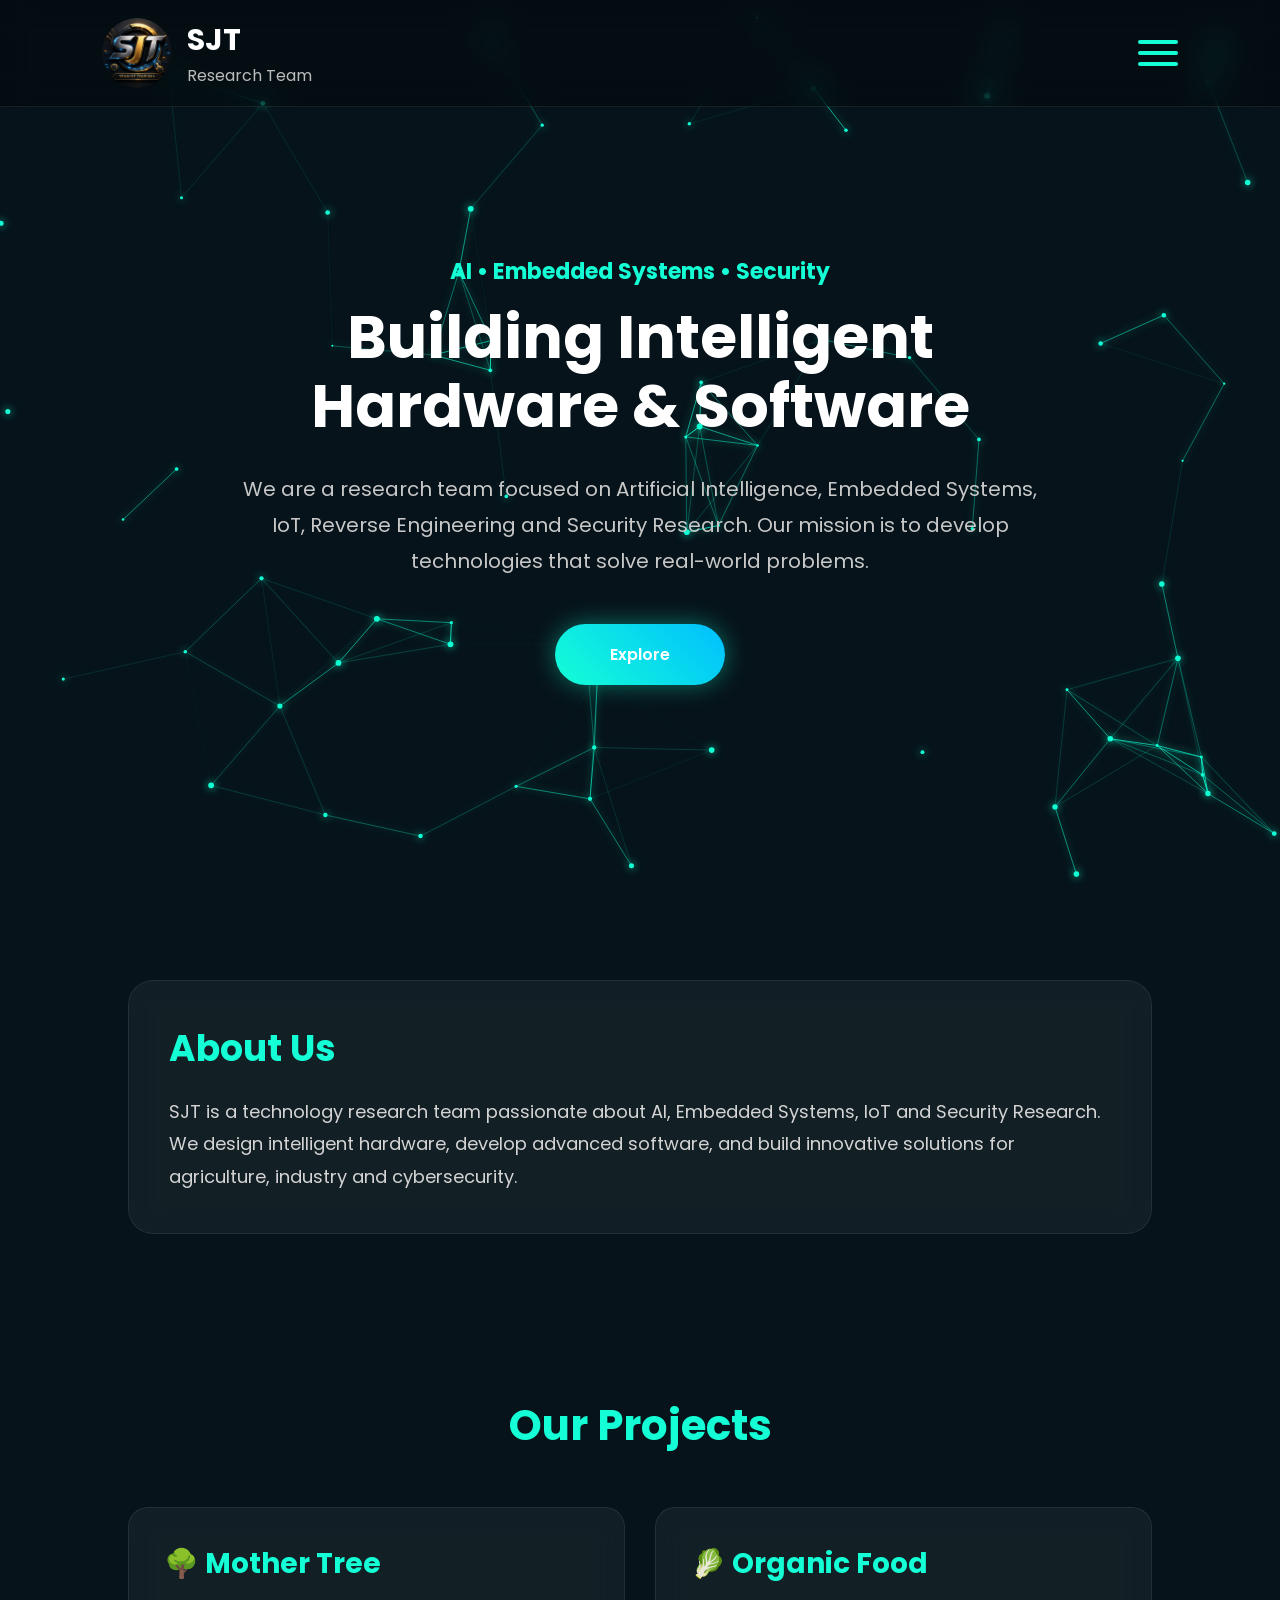
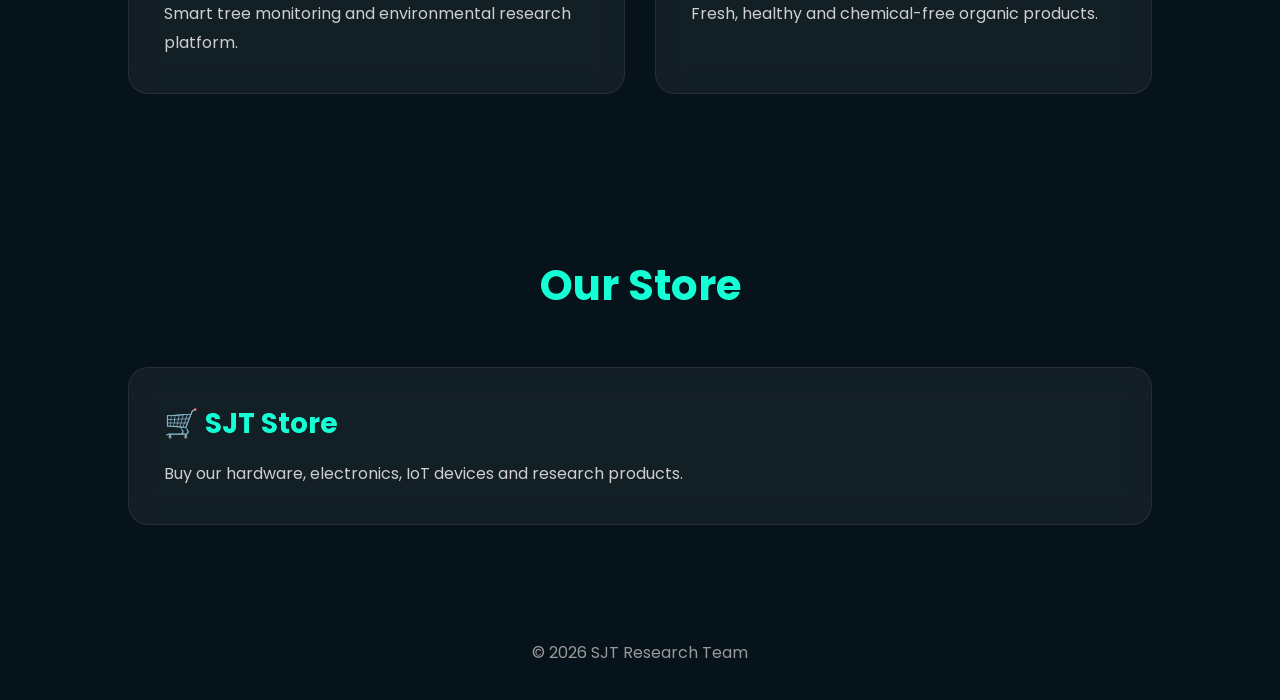
==== commit d442c769: "update" ====
--- a/index.html
+++ b/index.html
@@ -1,1270 +1,185 @@
-<!DOCTYPE html>
-<html lang="en">
-
-<head>
-    <!-- =========================
-         META
-    ========================== -->
-    <meta charset="UTF-8">
-    <meta http-equiv="X-UA-Compatible" content="IE=edge">
-
-    <meta name="viewport"
-          content="width=device-width, initial-scale=1.0, viewport-fit=cover">
-
-    <title>
-        Toufiqul Islam | AI-Based Plant Electrical Signal Monitoring System
-    </title>
-
-    <meta name="description"
-          content="AI-Based Plant Electrical Signal Monitoring System for Smart Agriculture. AI, Embedded Systems, IoT and Plant Bioelectrical Signal Research.">
-
-    <meta name="keywords"
-          content="AI Agriculture,
-                   Smart Farming,
-                   Plant Electrical Signal,
-                   ESP32,
-                   Embedded Systems,
-                   Machine Learning,
-                   Smart Agriculture,
-                   Research,
-                   Bioelectrical Signal">
-
-    <meta name="author"
-          content="Toufiqul Islam">
-
-    <meta name="robots"
-          content="index,follow">
-
-    <meta name="theme-color"
-          content="#03070a">
-
-    <!-- =========================
-         OPEN GRAPH
-    ========================== -->
-
-    <meta property="og:type"
-          content="website">
-
-    <meta property="og:title"
-          content="AI-Based Plant Electrical Signal Monitoring System">
-
-    <meta property="og:description"
-          content="Research by Toufiqul Islam">
-
-    <meta property="og:image"
-          content="images/hero.webp">
-
-    <meta property="og:url"
-          content="https://your-domain.com">
-
-    <!-- =========================
-         TWITTER
-    ========================== -->
-
-    <meta name="twitter:card"
-          content="summary_large_image">
-
-    <meta name="twitter:title"
-          content="AI-Based Plant Electrical Signal Monitoring System">
-
-    <meta name="twitter:description"
-          content="AI Smart Agriculture Research">
-
-    <meta name="twitter:image"
-          content="images/hero.webp">
-
-    <!-- =========================
-         ICON
-    ========================== -->
-
-    <link rel="icon"
-          href="images/favicon.png">
-
-    <!-- =========================
-         PRECONNECT
-    ========================== -->
-
-    <link rel="preconnect"
-          href="https://fonts.googleapis.com">
-
-    <link rel="preconnect"
-          href="https://fonts.gstatic.com"
-          crossorigin>
-
-    <!-- =========================
-         GOOGLE FONT
-    ========================== -->
-
-    <link
-        href="https://fonts.googleapis.com/css2?family=Poppins:wght@300;400;500;600;700;800&family=Playfair+Display:wght@700;800;900&display=swap"
-        rel="stylesheet">
-
-    <!-- =========================
-         CSS
-    ========================== -->
-
-    <link rel="stylesheet"
-          href="style.css">
-
-</head>
-
-<body>
-
-<!-- ===========================
-     LOADER
-=========================== -->
-
-<div id="loader">
-
-    <div class="loader-logo">
-
-        <img src="images/logo.png"
-             alt="Logo">
-
-    </div>
-
-    <div class="loader-circle"></div>
-
-    <h2>
-        Initializing AI Research...
-    </h2>
-
-</div>
-
-<!-- ===========================
-     AI BACKGROUND
-=========================== -->
-
-<canvas id="bgCanvas"></canvas>
-
-<div class="background-gradient"></div>
-
-<div class="background-noise"></div>
-
-<!-- ===========================
-     CURSOR
-=========================== -->
-
-<div class="cursor"></div>
-
-<div class="cursor-glow"></div>
-
-<!-- ===========================
-     NAVBAR
-=========================== -->
-
-<header>
-
-<nav class="navbar">
-
-<div class="nav-container">
-
-<a href="#home"
-   class="logo">
-
-<img src="images/logo.png"
-     alt="SJT Logo"
-     id="logoImage">
-
-<div class="logo-text">
-
-<h2>SJT</h2>
-
-<span>
-Toufiqul Islam
-</span>
-
-</div>
-
-</a>
-
-<ul class="nav-links">
-
-<li>
-<a href="#home">
-Home
-</a>
-</li>
-
-<li>
-<a href="#abstract">
-Abstract
-</a>
-</li>
-
-<li>
-<a href="#research">
-Research
-</a>
-</li>
-
-<li>
-<a href="#timeline">
-Timeline
-</a>
-</li>
-
-<li>
-<a href="#gallery">
-Gallery
-</a>
-</li>
-
-<li>
-<a href="#publication">
-Publication
-</a>
-</li>
-
-<li>
-<a href="#contact">
-Contact
-</a>
-</li>
-
-</ul>
-
-<button
-class="menu-btn"
-id="menuBtn"
-aria-label="Open Menu">
-
-<span></span>
-<span></span>
-<span></span>
-
-</button>
-
-</div>
-
-</nav>
-
-</header>
-
-<!-- ===========================
-     HERO START
-=========================== -->
-
-<section
-id="home"
-class="hero">
-
-<div class="hero-overlay"></div>
-
-<div class="hero-grid">
-
-    <!-- =========================================
-     HERO CONTENT
-========================================= -->
-
-<div class="hero-content">
-
-    <span class="hero-badge">
-        🚀 AI • Embedded Systems • Smart Agriculture
-    </span>
-
-    <h1 class="hero-title">
-
-        AI-Based Plant<br>
-
-        <span class="gradient-text">
-            Electrical Signal
-        </span>
-
-        Monitoring System
-
-    </h1>
-
-    <p class="hero-description">
-
-        A next-generation intelligent agricultural monitoring platform that
-        combines Artificial Intelligence, Machine Learning, Plant
-        Bioelectrical Signals, Embedded Systems and IoT technologies for
-        early stress, disease and nutrient deficiency detection before
-        visible symptoms appear.
-
-    </p>
-
-    <div class="hero-buttons">
-
-        <a href="#research"
-           class="btn btn-primary">
-
-            Explore Research
-
-        </a>
-
-        <a href="#contact"
-           class="btn btn-secondary">
-
-            Contact Research Team
-
-        </a>
-
-    </div>
-
-</div>
-
-<!-- =========================================
-     HERO IMAGE
-========================================= -->
-
-<div class="hero-image">
-
-    <div class="hero-image-wrapper">
-
-        <img
-            src="images/hero.png"
-            alt="AI Agriculture">
-
-        <div class="image-ring ring1"></div>
-
-        <div class="image-ring ring2"></div>
-
-        <div class="image-ring ring3"></div>
-
-    </div>
-
-</div>
-
-</div>
-
-<div class="scroll-indicator">
-
-    <span></span>
-
-</div>
-
-</section>
-
-<!-- =========================================
-     ABSTRACT
-========================================= -->
-
-<section
-id="abstract"
-class="section">
-
-<div class="container">
-
-<div class="section-header">
-
-<span>
-
-Research Overview
-
-</span>
-
-<h2>
-
-Abstract
-
-</h2>
-
-<p>
-
-Building an AI-powered agricultural ecosystem capable of understanding
-plant health using bioelectrical signals before physical symptoms become
-visible.
-
-</p>
-
-</div>
-
-<div class="glass-card">
-
-<p>
-
-This research introduces an advanced Artificial Intelligence based
-monitoring platform designed to acquire ultra-low-level plant electrical
-signals using high-sensitivity electrodes.
-
-The collected signals are processed through embedded hardware,
-machine-learning algorithms and cloud-assisted analytics to identify
-disease, environmental stress, nutrient deficiencies and abnormal plant
-behavior at an early stage.
-
-Unlike conventional monitoring methods, this system focuses on
-electrical activity generated naturally by plants.
-
-The project also investigates whether one strategically selected
-"Mother Plant" can represent surrounding plants within the same growing
-environment.
-
-The ultimate objective is to reduce pesticide usage, improve crop
-yield, lower farming costs and contribute to sustainable precision
-agriculture.
-
-</p>
-
-</div>
-
-</div>
-
-</section>
-
-<!-- =========================================
-     RESEARCH HIGHLIGHTS
-========================================= -->
-
-<section
-id="research"
-class="section">
-
-<div class="container">
-
-<div class="section-header">
-
-<span>
-
-Research Highlights
-
-</span>
-
-<h2>
-
-Core Technologies
-
-</h2>
-
-</div>
-
-<div class="card-grid">
-
-<div class="feature-card">
-
-<div class="card-icon">
-
-🧠
-
-</div>
-
-<h3>
-
-Artificial Intelligence
-
-</h3>
-
-<p>
-
-Deep learning models analyze plant electrical activity to detect
-disease, stress and nutrient deficiencies with high accuracy.
-
-</p>
-
-</div>
-
-<div class="feature-card">
-
-<div class="card-icon">
-
-🌿
-
-</div>
-
-<h3>
-
-Plant Bioelectrical Signals
-
-</h3>
-
-<p>
-
-Ultra-sensitive signal acquisition from plants enables continuous,
-non-destructive monitoring of plant health.
-
-</p>
-
-</div>
-
-<div class="feature-card">
-
-<div class="card-icon">
-
-📡
-
-</div>
-
-<h3>
-
-IoT Connectivity
-
-</h3>
-
-<p>
-
-ESP32-based wireless communication allows real-time remote monitoring
-from smartphones, tablets and computers.
-
-</p>
-
-</div>
-
-<div class="feature-card">
-
-<div class="card-icon">
-
-⚡
-
-</div>
-
-<h3>
-
-Embedded Hardware
-
-</h3>
-
-<p>
-
-Custom-designed embedded electronics perform high-speed acquisition,
-filtering and AI preprocessing for reliable measurements.
-
-</p>
-
-</div>
-
-<div class="feature-card">
-
-<div class="card-icon">
-
-📈
-
-</div>
-
-<h3>
-
-Machine Learning
-
-</h3>
-
-<p>
-
-Classification and prediction models identify abnormal patterns before
-visual symptoms appear.
-
-</p>
-
-</div>
-
-<div class="feature-card">
-
-<div class="card-icon">
-
-🌍
-
-</div>
-
-<h3>
-
-Smart Agriculture
-
-</h3>
-
-<p>
-
-Integrating AI with precision farming technologies to improve food
-production while reducing environmental impact.
-
-</p>
-
-</div>
-
-</div>
-
-</div>
-
-</section>
-
-<!-- =========================================
-     PART 3 STARTS HERE
-========================================= -->
-<!-- =========================================
-     RESEARCH TIMELINE
-========================================= -->
-
-<section id="timeline" class="section">
-
-<div class="container">
-
-<div class="section-header">
-
-<span>Research Progress</span>
-
-<h2>Project Timeline</h2>
-
-<p>
-The development process of the AI-Based Plant Electrical Signal Monitoring System.
-</p>
-
-</div>
-
-<div class="timeline">
-
-<div class="timeline-item">
-
-<div class="timeline-dot"></div>
-
-<div class="timeline-content">
-
-<h3>Research Idea</h3>
-
-<p>
-Concept development for monitoring plant bioelectrical signals using Artificial Intelligence.
-</p>
-
-</div>
-
-</div>
-
-<div class="timeline-item">
-
-<div class="timeline-dot"></div>
-
-<div class="timeline-content">
-
-<h3>Hardware Design</h3>
-
-<p>
-Development of ultra-sensitive analog front-end, signal conditioning and ESP32 embedded hardware.
-</p>
-
-</div>
-
-</div>
-
-<div class="timeline-item">
-
-<div class="timeline-dot"></div>
-
-<div class="timeline-content">
-
-<h3>AI Model Development</h3>
-
-<p>
-Machine learning algorithms for disease detection, stress prediction and nutrient deficiency analysis.
-</p>
-
-</div>
-
-</div>
-
-<div class="timeline-item">
-
-<div class="timeline-dot"></div>
-
-<div class="timeline-content">
-
-<h3>Field Testing</h3>
-
-<p>
-Collecting real plant electrical signals and validating AI prediction accuracy.
-</p>
-
-</div>
-
-</div>
-
-</div>
-
-</div>
-
-</section>
-
-<!-- =========================================
-     LIVE STATISTICS
-========================================= -->
-
-<section class="section stats-section">
-
-<div class="container">
-
-<div class="section-header">
-
-<span>Research Statistics</span>
-
-<h2>Project Overview</h2>
-
-</div>
-
-<div class="stats-grid">
-
-<div class="stat-card">
-
-<h2 class="counter" data-target="12">0</h2>
-
-<p>Research Modules</p>
-
-</div>
-
-<div class="stat-card">
-
-<h2 class="counter" data-target="35">0</h2>
-
-<p>Hardware Components</p>
-
-</div>
-
-<div class="stat-card">
-
-<h2 class="counter" data-target="8">0</h2>
-
-<p>AI Algorithms</p>
-
-</div>
-
-<div class="stat-card">
-
-<h2 class="counter" data-target="100">0</h2>
-
-<p>Future Expansion Goals</p>
-
-</div>
-
-</div>
-
-</div>
-
-</section>
-
-<!-- =========================================
-     EXPECTED RESULTS
-========================================= -->
-
-<section id="results" class="section">
-
-<div class="container">
-
-<div class="section-header">
-
-<span>Expected Outcome</span>
-
-<h2>Research Results</h2>
-
-</div>
-
-<div class="result-grid">
-
-<div class="glass-card">
-
-<ul>
-
-<li>✔ Early Disease Detection</li>
-
-<li>✔ Nutrient Deficiency Prediction</li>
-
-<li>✔ Plant Stress Analysis</li>
-
-<li>✔ AI Decision Support</li>
-
-<li>✔ Sustainable Agriculture</li>
-
-<li>✔ Reduced Pesticide Usage</li>
-
-<li>✔ Increased Crop Production</li>
-
-<li>✔ Precision Farming</li>
-
-<li>✔ Remote Monitoring</li>
-
-<li>✔ Smart Agriculture Platform</li>
-
-</ul>
-
-</div>
-
-</div>
-
-</div>
-
-</section>
-
-<!-- =========================================
-     RESEARCH GALLERY
-========================================= -->
-
-<section id="gallery" class="section">
-
-<div class="container">
-
-<div class="section-header">
-
-<span>Gallery</span>
-
-<h2>Research Images</h2>
-
-</div>
-
-<div class="gallery-grid">
-
-<div class="gallery-item">
-
-<img src="images/plant.png"
-loading="lazy"
-alt="Plant">
-
-<div class="gallery-overlay">
-
-<h3>Plant ment</h3>
-
-</div>
-
-</div>
-
-<div class="gallery-item">
-
-<img src="images/circuit.webp"
-loading="lazy"
-alt="Circuit">
-
-<div class="gallery-overlay">
-
-<h3>Circuit Design</h3>
-
-</div>
-
-</div>
-
-<div class="gallery-item">
-
-<img src="images/ai.webp"
-loading="lazy"
-alt="Artificial Intelligence">
-
-<div class="gallery-overlay">
-
-<h3>AI Processing</h3>
-
-</div>
-
-</div>
-
-<div class="gallery-item">
-
-<img src="images/setup.png"
-loading="lazy"
-alt="Research Setup">
-
-<div class="gallery-overlay">
-
-<h3>Experimental Setup</h3>
-
-</div>
-
-</div>
-
-</div>
-
-</div>
-
-</section>
-
-<!-- =========================================
-     TECHNOLOGY STACK
-========================================= -->
-
-<section class="section">
-
-<div class="container">
-
-<div class="section-header">
-
-<span>Technology</span>
-
-<h2>Technology Stack</h2>
-
-</div>
-
-<div class="tech-grid">
-
-<div class="tech-card">STM32</div>
-
-<div class="tech-card">ESP32</div>
-
-<div class="tech-card">Artificial Intelligence</div>
-
-<div class="tech-card">Machine Learning</div>
-
-<div class="tech-card">Embedded Systems</div>
-
-<div class="tech-card">Signal Processing</div>
-
-<div class="tech-card">IoT</div>
-
-<div class="tech-card">Python</div>
-
-<div class="tech-card">TensorFlow</div>
-
-<div class="tech-card">Edge AI</div>
-
-<div class="tech-card">Cloud Analytics</div>
-
-<div class="tech-card">Smart Agriculture</div>
-
-</div>
-
-</div>
-
-</section>
-
-<!-- =========================================
-     PART 4 STARTS HERE
-========================================= -->
-<!-- =========================================
-     PUBLICATIONS
-========================================= -->
-
-<section id="publication" class="section">
-
-<div class="container">
-
-<div class="section-header">
-
-<span>Publication</span>
-
-<h2>Research Publications</h2>
-
-<p>
-Research papers, journals and future publications related to AI-powered
-plant electrical signal monitoring.
-</p>
-
-</div>
-
-<div class="publication-grid">
-
-<div class="publication-card">
-
-<h3>
-
-AI-Based Plant Electrical Signal Monitoring System
-
-</h3>
-
-<p>
-
-Status:
-<strong>Research In Progress</strong>
-
-</p>
-
-<p>
-
-Journal:
-Future IEEE / Springer Submission
-
-</p>
-
-<a href="https://github.com/jakaria-2010/Project-Tree/" class="btn btn-primary">
-
-Download Paper
-
-</a>
-
-</div>
-
-</div>
-
-</div>
-
-</section>
-
-<!-- =========================================
-     CONTACT
-========================================= -->
-
-<section
-id="contact"
-class="section">
-
-<div class="container">
-
-<div class="contact-wrapper">
-
-<div class="contact-left">
-
-<span>
-
-Research Author
-
-</span>
-
-<h2>
-
-Toufiqul Islam
-
-</h2>
-
-<p>
-
-Artificial Intelligence
-
-</p>
-
-<p>
-
-Embedded Systems
-
-</p>
-
-<p>
-
-Smart Agriculture
-
-</p>
-
-<p>
-
-Machine Learning
-
-</p>
-
-<p>
-
-Electronics Research
-
-</p>
-
-<div class="social-links">
-
-<a href="#">
-
-Facebook
-
-</a>
-
-<a href="#">
-
-LinkedIn
-
-</a>
-
-<a href="https://github.com/toufiqul376145-dev">
-
-GitHub
-
-</a>
-
-<a href="#">
-
-YouTube
-
-</a>
-
-</div>
-
-</div>
-
-<div class="contact-right">
-
-<form>
-
-<input
-type="text"
-placeholder="Your Name"
-required>
-
-<input
-type="email"
-placeholder="Your Email"
-required>
-
-<input
-type="text"
-placeholder="Subject">
-
-<textarea
-rows="8"
-placeholder="Your Message"></textarea>
-
-<button
-class="btn btn-primary">
-
-Send Message
-
-</button>
-
-</form>
-
-</div>
-
-</div>
-
-</div>
-
-</section>
-
-<!-- =========================================
-     FLOATING BUTTONS
-========================================= -->
-
-<div class="contact-menu" id="menu">
-  <a href="https://wa.me/8801700000000" target="_blank">💬 WhatsApp</a>
-  <a href="mailto:jakariahossen2025@gmail.com">✉️ Email</a>
-  <a href="https://m.me/yourpage" target="_blank">💙 Messenger</a>
-</div>
-
-<div class="float-btn" onclick="toggleMenu()">💬</div>
-<button
-id="scrollTop">
-
-↑
-
-</button>
-
-<!-- =========================================
-     LOGO POPUP
-========================================= -->
-
-<div
-id="logoModal"
-class="logo-modal">
-
-<span
-class="close-logo">
-
-&times;
-
-</span>
-
-<img
-id="fullLogo"
-class="logo-modal-content"
-alt="Logo">
-
-</div>
-
-<!-- =========================================
-     FOOTER
-========================================= -->
-
-<footer>
-
-<div class="container">
-
-<div class="footer-grid">
-
-<div>
-
-<h2>
-
-Toufiqul Islam
-
-</h2>
-
-<p>
-
-AI-Based Plant Electrical Signal Monitoring System
-
-</p>
-
-</div>
-
-<div>
-
-<h3>
-
-Quick Links
-
-</h3>
-
-<ul>
-
-<li>
-
-<a href="#home">
-
-Home
-
-</a>
-
-</li>
-
-<li>
-
-<a href="#research">
-
-Research
-
-</a>
-
-</li>
-
-<li>
-
-<a href="#gallery">
-
-Gallery
-
-</a>
-
-</li>
-
-<li>
-
-<a href="#contact">
-
-Contact
-
-</a>
-
-</li>
-
-</ul>
-
-</div>
-
-<div>
-
-<h3>
-
-Technology
-
-</h3>
-
-<ul>
-
-<li>Artificial Intelligence</li>
-
-<li>Embedded Systems</li>
-
-<li>IoT</li>
-
-<li>Machine Learning</li>
-
-<li>Signal Processing</li>
-
-</ul>
-
-</div>
-
-</div>
-
-<hr>
-
-<div class="copyright">
-
-<p>
-
-© <span id="year"></span>
-
-Toufiqul Islam.
-
-All Rights Reserved.
-
-</p>
-
-</div>
-
-</div>
-
-</footer>
-
-<!-- =========================================
-     JAVASCRIPT
-========================================= -->
-
-<script src="script.js"></script>
-
-</body>
-
+<!DOCTYPE html>
+<html lang="en">
+
+<head>
+        <meta charset="UTF-8">
+        <meta name="viewport" content="width=device-width, initial-scale=1.0">
+        
+        <title>SJT Research</title>
+        
+        <link rel="stylesheet" href="style.css">
+        
+        <link rel="preconnect" href="https://fonts.googleapis.com">
+        <link href="https://fonts.googleapis.com/css2?family=Poppins:wght@300;400;600;700&display=swap" rel="stylesheet">
+        
+</head>
+<div class="popup" id="popup">
+        
+        <div class="popup-content">
+                
+                <span id="close">&times;</span>
+                
+                <img src="logo.png" class="popup-logo">
+                
+                <h2>SJT Research Team</h2>
+                
+                <p>
+                        Founded by Toufiqul Islam and Jakaria Hossen.
+                        
+                        We research Artificial Intelligence,
+                        Embedded Systems, IoT,
+                        Reverse Engineering and
+                        Security Research.
+                        
+                        Our goal is to build innovative
+                        technologies that solve real-world
+                        problems.
+                </p>
+                
+        </div>
+        
+</div>
+
+<body>
+        
+        <!-- Particle Background -->
+        <canvas id="particles"></canvas>
+        
+        <!-- Navbar -->
+        <header>
+                
+                <div class="logo" id="logo">
+                        
+                        <img src="logo.png" alt="Logo">
+                        
+                        <div>
+                                <h2>SJT</h2>
+                                <p>Research Team</p>
+                        </div>
+                        
+                </div>
+                
+                <div class="menu-btn">
+                        
+                        <span></span>
+                        <span></span>
+                        <span></span>
+                        
+                </div>
+                
+        </header>
+        
+        <!-- Navigation -->
+        <nav>
+                
+                <a href="#home">Home</a>
+                
+                <a href="#about">About</a>
+                
+                <a href="#projects">Projects</a>
+                
+                <a href="#stores">Our Stores</a>
+                
+        </nav>
+        <!-- Hero -->
+        
+        <section id="home" class="hero">
+                
+                <h3>AI • Embedded Systems • Security</h3>
+                
+                <h1>
+                        Building Intelligent<br>
+                        Hardware &
+                        Software
+                </h1>
+                
+                <p>
+                        
+                        We are a research team focused on Artificial Intelligence,
+                        Embedded Systems, IoT, Reverse Engineering and Security Research.
+                        Our mission is to develop technologies that solve real-world
+                        problems.
+                        
+                </p>
+                
+                <a href="#stores" class="btn">
+                        Explore
+                </a>
+                
+        </section>
+        
+        <!-- About -->
+        
+        <section id="about">
+                
+                <div class="card">
+                        
+                        <h2>About Us</h2>
+                        
+                        <p>
+                                
+                                SJT is a technology research team passionate about
+                                AI, Embedded Systems, IoT and Security Research.
+                                
+                                We design intelligent hardware, develop advanced software,
+                                and build innovative solutions for agriculture,
+                                industry and cybersecurity.
+                                
+                        </p>
+                        
+                </div>
+                
+        </section>
+        
+        <section id="projects">
+                
+                <h2 class="section-title">Our Projects</h2>
+                
+                <div class="projects">
+                        
+                        <a href="https://your-tree-project.com" class="project-card">
+                                <h3>🌳 Mother Tree</h3>
+                                <p>
+                                        Smart tree monitoring and environmental research platform.
+                                </p>
+                        </a>
+                        
+                        <a href="https://your-organic-food.com" class="project-card">
+                                <h3>🥬 Organic Food</h3>
+                                <p>
+                                        Fresh, healthy and chemical-free organic products.
+                                </p>
+                        </a>
+                        
+                </div>
+                
+        </section>
+        
+        <section id="stores">
+                
+                <h2 class="section-title">Our Store</h2>
+                
+                <div class="stores">
+                        
+                        <a href="https://your-store.com" class="project-card">
+                                <h3>🛒 SJT Store</h3>
+                                <p>
+                                        Buy our hardware, electronics, IoT devices and research products.
+                                </p>
+                        </a>
+                        
+                </div>
+                
+        </section>
+        
+        <footer>
+                
+                © 2026 SJT Research Team
+                
+        </footer>
+        
+        <script src="script.js"></script>
+        
+</body>
+
 </html>
--- a/style.css
+++ b/style.css
@@ -1,2759 +1,528 @@
-/* ==========================================================
-   AI Research Website V2
-   Premium CSS
-   Part 1/4
-========================================================== */
-
-/*==============================
-RESET
-==============================*/
-
-* {
-  margin: 0;
-  padding: 0;
-  box-sizing: border-box;
-}
-
-html {
-  scroll-behavior: smooth;
-}
-
-body {
-  
-  font-family: 'Poppins', sans-serif;
-  
-  background: #03070a;
-  
-  color: #ffffff;
-  
-  overflow-x: hidden;
-  
-  line-height: 1.7;
-  
-}
-
-/*==============================
-VARIABLES
-==============================*/
-
-:root {
-  
-  --primary: #00ffb3;
-  
-  --secondary: #00c8ff;
-  
-  --accent: #7CFC00;
-  
-  --dark: #03070a;
-  
-  --dark2: #071018;
-  
-  --glass: rgba(255, 255, 255, .08);
-  
-  --border: rgba(255, 255, 255, .15);
-  
-  --shadow:
-    0 15px 45px rgba(0, 0, 0, .35);
-  
-}
-
-/*==============================
-SCROLLBAR
-==============================*/
-
-::-webkit-scrollbar {
-  
-  width: 10px;
-  
-}
-
-::-webkit-scrollbar-track {
-  
-  background: #071018;
-  
-}
-
-::-webkit-scrollbar-thumb {
-  
-  background: linear-gradient(var(--primary),
-      
-      var(--secondary));
-  
-  border-radius: 30px;
-  
-}
-
-/*==============================
-BODY BACKGROUND
-==============================*/
-
-body {
-  
-  background:
-  
-    radial-gradient(circle at top,
-      
-      #0c3b35 0%,
-      
-      #061118 35%,
-      
-      #020304 100%);
-  
-}
-
-/*==============================
-AI CANVAS
-==============================*/
-
-#bgCanvas {
-  
-  position: fixed;
-  
-  inset: 0;
-  
-  width: 100%;
-  
-  height: 100%;
-  
-  z-index: -2;
-  
-}
-
-/*==============================
-BACKGROUND GRADIENT
-==============================*/
-
-.background-gradient {
-  
-  position: fixed;
-  
-  inset: 0;
-  
-  background:
-  
-    radial-gradient(circle at 20% 20%,
-      
-      rgba(0, 255, 150, .08),
-      
-      transparent 40%),
-    
-    radial-gradient(circle at 80% 40%,
-      
-      rgba(0, 180, 255, .06),
-      
-      transparent 35%),
-    
-    radial-gradient(circle at 50% 100%,
-      
-      rgba(0, 255, 100, .05),
-      
-      transparent 40%);
-  
-  pointer-events: none;
-  
-  z-index: -1;
-  
-}
-
-/*==============================
-NOISE
-==============================*/
-
-.background-noise {
-  
-  position: fixed;
-  
-  inset: 0;
-  
-  opacity: .05;
-  
-  pointer-events: none;
-  
-  background-image:
-  
-    radial-gradient(#ffffff 1px, transparent 1px);
-  
-  background-size: 6px 6px;
-  
-  z-index: -1;
-  
-}
-
-/*==============================
-LOADER
-==============================*/
-
-#loader {
-  
-  position: fixed;
-  
-  inset: 0;
-  
-  background: #03070a;
-  
-  display: flex;
-  
-  flex-direction: column;
-  
-  justify-content: center;
-  
-  align-items: center;
-  
-  z-index: 99999;
-  
-}
-
-.loader-logo img {
-  
-  width: 120px;
-  
-  margin-bottom: 25px;
-  
-}
-
-.loader-circle {
-  
-  width: 80px;
-  
-  height: 80px;
-  
-  border-radius: 50%;
-  
-  border: 5px solid rgba(255, 255, 255, .12);
-  
-  border-top: 5px solid var(--primary);
-  
-  animation: spin 1s linear infinite;
-  
-}
-
-#loader h2 {
-  
-  margin-top: 30px;
-  
-  color: white;
-  
-  font-size: 18px;
-  
-  font-weight: 500;
-  
-  letter-spacing: 1px;
-  
-}
-
-@keyframes spin {
-  
-  to {
-    
-    transform: rotate(360deg);
-    
-  }
-  
-}
-
-/*==============================
-NAVBAR
-==============================*/
-
-.navbar {
-  
-  position: fixed;
-  
-  top: 0;
-  
-  left: 0;
-  
-  width: 100%;
-  
-  z-index: 1000;
-  
-  transition: .35s;
-  
-  backdrop-filter: blur(20px);
-  
-  background: rgba(5, 10, 18, .35);
-  
-}
-
-.nav-container {
-  
-  width: min(1400px, 92%);
-  
-  margin: auto;
-  
-  display: flex;
-  
-  justify-content: space-between;
-  
-  align-items: center;
-  
-  padding: 18px 0;
-  
-}
-
-.logo {
-  
-  display: flex;
-  
-  align-items: center;
-  
-  gap: 15px;
-  
-  text-decoration: none;
-  
-}
-
-.logo img {
-  
-  width: 58px;
-  
-  height: 58px;
-  
-  border-radius: 50%;
-  
-  transition: .3s;
-  
-}
-
-.logo img:hover {
-  
-  transform: rotate(8deg) scale(1.08);
-  
-}
-
-.logo-text h2 {
-  
-  color: white;
-  
-  font-size: 23px;
-  
-}
-
-.logo-text span {
-  
-  color: #cccccc;
-  
-  font-size: 13px;
-  
-}
-
-.nav-links {
-  
-  display: flex;
-  
-  list-style: none;
-  
-  gap: 35px;
-  
-}
-
-.nav-links a {
-  
-  color: white;
-  
-  text-decoration: none;
-  
-  font-weight: 500;
-  
-  transition: .3s;
-  
-}
-
-.nav-links a:hover {
-  
-  color: var(--primary);
-  
-}
-
-/*==============================
-MOBILE BUTTON
-==============================*/
-
-.menu-btn {
-  
-  display: none;
-  
-  width: 45px;
-  
-  height: 45px;
-  
-  background: none;
-  
-  border: none;
-  
-  cursor: pointer;
-  
-}
-
-.menu-btn span {
-  
-  display: block;
-  
-  width: 28px;
-  
-  height: 3px;
-  
-  background: white;
-  
-  margin: 6px auto;
-  
-  border-radius: 10px;
-  
-  transition: .35s;
-  
-}
-
-/*==============================
-HERO
-==============================*/
-
-.hero {
-  
-  min-height: 100vh;
-  
-  display: grid;
-  
-  align-items: center;
-  
-  padding-top: 120px;
-  
-  position: relative;
-  
-}
-
-.hero-grid {
-  
-  width: min(1400px, 92%);
-  
-  margin: auto;
-  
-  display: grid;
-  
-  grid-template-columns: 1fr 1fr;
-  
-  gap: 60px;
-  
-  align-items: center;
-  
-}
-
-.hero-badge {
-  
-  display: inline-block;
-  
-  padding: 10px 18px;
-  
-  border-radius: 50px;
-  
-  background: rgba(0, 255, 170, .12);
-  
-  color: var(--primary);
-  
-  margin-bottom: 25px;
-  
-  border: 1px solid rgba(0, 255, 170, .2);
-  
-}
-
-.hero-title {
-  
-  font-size: 64px;
-  
-  line-height: 1.1;
-  
-  margin-bottom: 30px;
-  
-}
-
-.gradient-text {
-  
-  background:
-  
-    linear-gradient(90deg,
-      
-      var(--primary),
-      
-      var(--secondary));
-  
-  -webkit-background-clip: text;
-  
-  color: transparent;
-  
-}
-
-.hero-description {
-  
-  color: #c9c9c9;
-  
-  font-size: 20px;
-  
-  max-width: 650px;
-  
-}
-
-/*==========================================================
-BUTTONS
-==========================================================*/
-
-.hero-buttons {
-  
-  display: flex;
-  
-  gap: 20px;
-  
-  margin-top: 40px;
-  
-  flex-wrap: wrap;
-  
-}
-
-.btn {
-  
-  display: inline-flex;
-  
-  align-items: center;
-  
-  justify-content: center;
-  
-  padding: 16px 34px;
-  
-  border-radius: 60px;
-  
-  text-decoration: none;
-  
-  font-weight: 600;
-  
-  transition: .35s;
-  
-  cursor: pointer;
-  
-}
-
-.btn-primary {
-  
-  color: #00110d;
-  
-  background: linear-gradient(135deg,
-      var(--primary),
-      var(--secondary));
-  
-  box-shadow: 0 15px 35px rgba(0, 255, 180, .25);
-  
-}
-
-.btn-primary:hover {
-  
-  transform: translateY(-6px);
-  
-  box-shadow: 0 25px 45px rgba(0, 255, 180, .35);
-  
-}
-
-.btn-secondary {
-  
-  color: #fff;
-  
-  border: 1px solid rgba(255, 255, 255, .18);
-  
-  background: rgba(255, 255, 255, .06);
-  
-  backdrop-filter: blur(18px);
-  
-}
-
-.btn-secondary:hover {
-  
-  background: rgba(255, 255, 255, .12);
-  
-}
-
-/*==========================================================
-HERO IMAGE
-==========================================================*/
-
-.hero-image {
-  
-  display: flex;
-  
-  justify-content: center;
-  
-  align-items: center;
-  
-}
-
-.hero-image-wrapper {
-  
-  position: relative;
-  
-  width: 470px;
-  
-  max-width: 100%;
-  
-}
-
-.hero-image-wrapper img {
-  
-  width: 100%;
-  
-  display: block;
-  
-  border-radius: 28px;
-  
-  border: 1px solid rgba(255, 255, 255, .15);
-  
-  box-shadow: 0 30px 60px rgba(0, 0, 0, .45);
-  
-}
-
-.image-ring {
-  
-  position: absolute;
-  
-  border-radius: 50%;
-  
-  border: 2px solid rgba(0, 255, 180, .2);
-  
-  animation: ring 6s linear infinite;
-  
-}
-
-.ring1 {
-  
-  inset: -20px;
-  
-}
-
-.ring2 {
-  
-  inset: -45px;
-  
-  animation-duration: 9s;
-  
-}
-
-.ring3 {
-  
-  inset: -70px;
-  
-  animation-duration: 12s;
-  
-}
-
-@keyframes ring {
-  
-  from {
-    
-    transform: rotate(0deg);
-    
-  }
-  
-  to {
-    
-    transform: rotate(360deg);
-    
-  }
-  
-}
-
-/*==========================================================
-SECTION
-==========================================================*/
-
-.section {
-  
-  padding: 120px 0;
-  
-  position: relative;
-  
-}
-
-.container {
-  
-  width: min(1350px, 92%);
-  
-  margin: auto;
-  
-}
-
-.section-header {
-  
-  text-align: center;
-  
-  margin-bottom: 70px;
-  
-}
-
-.section-header span {
-  
-  color: var(--primary);
-  
-  letter-spacing: 2px;
-  
-  text-transform: uppercase;
-  
-  font-size: 14px;
-  
-}
-
-.section-header h2 {
-  
-  font-size: 52px;
-  
-  margin: 15px 0;
-  
-}
-
-.section-header p {
-  
-  max-width: 760px;
-  
-  margin: auto;
-  
-  color: #bdbdbd;
-  
-}
-
-/*==========================================================
-GLASS CARD
-==========================================================*/
-
-.glass-card {
-  
-  background: rgba(255, 255, 255, .05);
-  
-  border: 1px solid rgba(255, 255, 255, .12);
-  
-  border-radius: 28px;
-  
-  padding: 45px;
-  
-  backdrop-filter: blur(18px);
-  
-  transition: .35s;
-  
-}
-
-.glass-card:hover {
-  
-  transform: translateY(-8px);
-  
-  border-color: rgba(0, 255, 170, .35);
-  
-}
-
-/*==========================================================
-FEATURE GRID
-==========================================================*/
-
-.card-grid {
-  
-  display: grid;
-  
-  grid-template-columns:
-    repeat(auto-fit, minmax(300px, 1fr));
-  
-  gap: 30px;
-  
-}
-
-.feature-card {
-  
-  background: rgba(255, 255, 255, .05);
-  
-  border: 1px solid rgba(255, 255, 255, 0.12);
-  
-  border-radius: 24px;
-  
-  padding: 35px;
-  
-  transition: .4s;
-  
-  position: relative;
-  
-  overflow: hidden;
-  
-}
-
-.feature-card:hover {
-  
-  transform: translateY(-10px);
-  
-  border-color: var(--primary);
-  
-}
-
-.card-icon {
-  
-  width: 70px;
-  
-  height: 70px;
-  
-  display: flex;
-  
-  justify-content: center;
-  
-  align-items: center;
-  
-  border-radius: 18px;
-  
-  font-size: 32px;
-  
-  margin-bottom: 22px;
-  
-  background: linear-gradient(135deg,
-      rgba(0, 255, 170, .18),
-      rgba(0, 180, 255, .18));
-  
-}
-
-.feature-card h3 {
-  
-  margin-bottom: 18px;
-  
-  font-size: 26px;
-  
-}
-
-.feature-card p {
-  
-  color: #bebebe;
-  
-}
-
-/*==========================================================
-TIMELINE
-==========================================================*/
-
-.timeline {
-  
-  position: relative;
-  
-  max-width: 950px;
-  
-  margin: auto;
-  
-}
-
-.timeline::before {
-  
-  content: "";
-  
-  position: absolute;
-  
-  left: 25px;
-  
-  top: 0;
-  
-  width: 2px;
-  
-  height: 100%;
-  
-  background: rgba(0, 255, 180, .3);
-  
-}
-
-.timeline-item {
-  
-  position: relative;
-  
-  padding-left: 90px;
-  
-  margin-bottom: 70px;
-  
-}
-
-.timeline-dot {
-  
-  position: absolute;
-  
-  left: 14px;
-  
-  width: 22px;
-  
-  height: 22px;
-  
-  border-radius: 50%;
-  
-  background: var(--primary);
-  
-  box-shadow: 0 0 18px var(--primary);
-  
-}
-
-.timeline-content {
-  
-  background: rgba(255, 255, 255, .05);
-  
-  border: 1px solid rgba(255, 255, 255, .12);
-  
-  border-radius: 22px;
-  
-  padding: 28px;
-  
-}
-
-/*==========================================================
-STATISTICS
-==========================================================*/
-
-.stats-grid {
-  
-  display: grid;
-  
-  grid-template-columns:
-    repeat(auto-fit, minmax(220px, 1fr));
-  
-  gap: 25px;
-  
-}
-
-.stat-card {
-  
-  text-align: center;
-  
-  padding: 40px;
-  
-  border-radius: 24px;
-  
-  background: rgba(255, 255, 255, .05);
-  
-  border: 1px solid rgba(255, 255, 255, .10);
-  
-}
-
-.stat-card h2 {
-  
-  font-size: 56px;
-  
-  color: var(--primary);
-  
-  margin-bottom: 10px;
-  
-}
-
-.stat-card p {
-  
-  color: #c5c5c5;
-  
-}
-
-/*==========================================================
-RESULTS
-==========================================================*/
-
-.result-grid {
-  
-  display: grid;
-  
-  gap: 30px;
-  
-}
-
-.result-grid ul {
-  
-  list-style: none;
-  
-}
-
-.result-grid li {
-  
-  padding: 12px 0;
-  
-  border-bottom: 1px solid rgba(255, 255, 255, .08);
-  
-}
-
-/*==========================================================
-GALLERY
-==========================================================*/
-
-.gallery-grid {
-  
-  display: grid;
-  
-  grid-template-columns:
-    repeat(auto-fit, minmax(300px, 1fr));
-  
-  gap: 30px;
-  
-}
-
-.gallery-item {
-  
-  position: relative;
-  
-  overflow: hidden;
-  
-  border-radius: 24px;
-  
-}
-
-.gallery-item img {
-  
-  width: 100%;
-  
-  display: block;
-  
-  transition: .5s;
-  
-}
-
-.gallery-item:hover img {
-  
-  transform: scale(1.08);
-  
-}
-
-.gallery-overlay {
-  
-  position: absolute;
-  
-  inset: 0;
-  
-  display: flex;
-  
-  align-items: end;
-  
-  padding: 25px;
-  
-  background: linear-gradient(transparent,
-      rgba(0, 0, 0, .82));
-  
-}
-
-.gallery-overlay h3 {
-  
-  color: #fff;
-  
-}
-
-/*==========================================================
-PUBLICATION
-==========================================================*/
-
-.publication-grid {
-  
-  display: grid;
-  
-  grid-template-columns: repeat(auto-fit, minmax(380px, 1fr));
-  
-  gap: 30px;
-  
-}
-
-.publication-card {
-  
-  position: relative;
-  
-  overflow: hidden;
-  
-  background: rgba(255, 255, 255, .05);
-  
-  border: 1px solid rgba(255, 255, 255, .12);
-  
-  border-radius: 25px;
-  
-  padding: 40px;
-  
-  transition: .35s;
-  
-  backdrop-filter: blur(15px);
-  
-}
-
-.publication-card::before {
-  
-  content: "";
-  
-  position: absolute;
-  
-  inset: 0;
-  
-  background: linear-gradient(135deg,
-      rgba(0, 255, 170, .08),
-      transparent);
-  
-  opacity: 0;
-  
-  transition: .35s;
-  
-}
-
-.publication-card:hover {
-  
-  transform: translateY(-10px);
-  
-  border-color: var(--primary);
-  
-}
-
-.publication-card:hover::before {
-  
-  opacity: 1;
-  
-}
-
-.publication-card h3 {
-  
-  font-size: 28px;
-  
-  margin-bottom: 20px;
-  
-}
-
-.publication-card p {
-  
-  margin-bottom: 15px;
-  
-  color: #bfbfbf;
-  
-}
-
-/*==========================================================
-CONTACT
-==========================================================*/
-
-.contact-wrapper {
-  
-  display: grid;
-  
-  grid-template-columns: 1fr 1fr;
-  
-  gap: 60px;
-  
-  align-items: center;
-  
-}
-
-.contact-left h2 {
-  
-  font-size: 48px;
-  
-  margin: 15px 0;
-  
-}
-
-.contact-left p {
-  
-  color: #bebebe;
-  
-  margin-bottom: 10px;
-  
-}
-
-.contact-right form {
-  
-  display: flex;
-  
-  flex-direction: column;
-  
-  gap: 20px;
-  
-}
-
-.contact-right input,
-
-.contact-right textarea {
-  
-  width: 100%;
-  
-  padding: 18px 22px;
-  
-  border-radius: 18px;
-  
-  background: rgba(255, 255, 255, .06);
-  
-  border: 1px solid rgba(255, 255, 255, .12);
-  
-  color: #fff;
-  
-  outline: none;
-  
-  transition: .3s;
-  
-  font-size: 16px;
-  
-}
-
-.contact-right textarea {
-  
-  resize: none;
-  
-}
-
-.contact-right input:focus,
-
-.contact-right textarea:focus {
-  
-  border-color: var(--primary);
-  
-  box-shadow: 0 0 20px rgba(0, 255, 170, .18);
-  
-}
-
-.contact-right input::placeholder,
-
-.contact-right textarea::placeholder {
-  
-  color: #888;
-  
-}
-
-/*==========================================================
-SOCIAL LINKS
-==========================================================*/
-
-.social-links {
-  
-  display: flex;
-  
-  flex-wrap: wrap;
-  
-  gap: 15px;
-  
-  margin-top: 35px;
-  
-}
-
-.social-links a {
-  
-  padding: 14px 24px;
-  
-  border-radius: 40px;
-  
-  text-decoration: none;
-  
-  color: white;
-  
-  background: rgba(255, 255, 255, .06);
-  
-  border: 1px solid rgba(255, 255, 255, .10);
-  
-  transition: .3s;
-  
-}
-
-.social-links a:hover {
-  
-  color: #000;
-  
-  background: var(--primary);
-  
-  transform: translateY(-5px);
-  
-}
-
-/*==========================================================
-FOOTER
-==========================================================*/
-
-footer {
-  
-  margin-top: 120px;
-  
-  background: #020406;
-  
-  border-top: 1px solid rgba(255, 255, 255, .08);
-  
-}
-
-.footer-grid {
-  
-  display: grid;
-  
-  grid-template-columns:
-    2fr 1fr 1fr;
-  
-  gap: 60px;
-  
-  padding: 80px 0;
-  
-}
-
-.footer-grid h2 {
-  
-  margin-bottom: 20px;
-  
-}
-
-.footer-grid h3 {
-  
-  margin-bottom: 18px;
-  
-}
-
-.footer-grid ul {
-  
-  list-style: none;
-  
-}
-
-.footer-grid li {
-  
-  margin-bottom: 12px;
-  
-}
-
-.footer-grid a {
-  
-  text-decoration: none;
-  
-  color: #bfbfbf;
-  
-  transition: .3s;
-  
-}
-
-.footer-grid a:hover {
-  
-  color: var(--primary);
-  
-}
-
-footer hr {
-  
-  border: none;
-  
-  height: 1px;
-  
-  background: rgba(255, 255, 255, .08);
-  
-}
-
-.copyright {
-  
-  padding: 28px 0;
-  
-  text-align: center;
-  
-  color: #8d8d8d;
-  
-}
-
-/*==========================================================
-WHATSAPP
-==========================================================*/
-
-.whatsapp {
-  
-  position: fixed;
-  
-  right: 28px;
-  
-  bottom: 28px;
-  
-  width: 62px;
-  
-  height: 62px;
-  
-  display: flex;
-  
-  align-items: center;
-  
-  justify-content: center;
-  
-  font-size: 28px;
-  
-  text-decoration: none;
-  
-  border-radius: 50%;
-  
-  color: #fff;
-  
-  background: #25D366;
-  
-  z-index: 999;
-  
-  transition: .35s;
-  
-  box-shadow: 0 15px 30px rgba(0, 0, 0, .3);
-  
-}
-
-.whatsapp:hover {
-  
-  transform: translateY(-8px) scale(1.08);
-  
-}
-
-/*==========================================================
-SCROLL TO TOP
-==========================================================*/
-
-#scrollTop {
-  
-  position: fixed;
-  
-  right: 30px;
-  
-  bottom: 105px;
-  
-  width: 55px;
-  
-  height: 55px;
-  
-  border: none;
-  
-  border-radius: 50%;
-  
-  cursor: pointer;
-  
-  color: #000;
-  
-  font-size: 22px;
-  
-  background: var(--primary);
-  
-  opacity: 0;
-  
-  visibility: hidden;
-  
-  transition: .35s;
-  
-  z-index: 999;
-  
-}
-
-#scrollTop.show {
-  
-  opacity: 0.6;
-  
-  visibility: visible;
-  
-}
-
-/*==========================================================
-LOGO MODAL
-==========================================================*/
-
-.logo-modal {
-  
-  position: fixed;
-  
-  inset: 0;
-  
-  display: flex;
-  
-  justify-content: center;
-  
-  align-items: center;
-  
-  background: rgba(0, 0, 0, .92);
-  
-  opacity: 0;
-  
-  visibility: hidden;
-  
-  transition: .35s;
-  
-  z-index: 10000;
-  
-}
-
-.logo-modal.active {
-  
-  opacity: 1;
-  
-  visibility: visible;
-  
-}
-
-.logo-modal-content {
-  
-  width: min(420px, 90%);
-  
-  border-radius: 25px;
-  
-  animation: popup .35s ease;
-  
-}
-
-.close-logo {
-  
-  position: absolute;
-  
-  top: 40px;
-  
-  right: 50px;
-  
-  font-size: 42px;
-  
-  color: white;
-  
-  cursor: pointer;
-  
-}
-
-@keyframes popup {
-  
-  from {
-    
-    transform: scale(.7);
-    
-    opacity: 0;
-    
-  }
-  
-  to {
-    
-    transform: scale(1);
-    
-    opacity: 1;
-    
-  }
-  
-}
-
-/*==========================================================
-RESPONSIVE
-==========================================================*/
-
-@media (max-width:1200px) {
-  
-  .hero-grid {
-    
-    grid-template-columns: 1fr;
-    
-    text-align: center;
-    
-  }
-  
-  .hero-description {
-    
-    margin: auto;
-    
-  }
-  
-  .hero-buttons {
-    
-    justify-content: center;
-    
-  }
-  
-  .hero-image {
-    
-    margin-top: 40px;
-    
-  }
-  
-  .contact-wrapper {
-    
-    grid-template-columns: 1fr;
-    
-  }
-  
-  .footer-grid {
-    
-    grid-template-columns: 1fr 1fr;
-    
-  }
-  
-}
-
-@media (max-width:992px) {
-  
-  .section {
-    
-    padding: 90px 0;
-    
-  }
-  
-  .hero-title {
-    
-    font-size: 48px;
-    
-  }
-  
-  .section-header h2 {
-    
-    font-size: 40px;
-    
-  }
-  
-  .nav-links {
-    
-    position: fixed;
-    
-    top: 85px;
-    
-    right: -100%;
-    
-    width: 320px;
-    
-    height: calc(100vh - 85px);
-    
-    background: #071018;
-    
-    display: flex;
-    
-    flex-direction: column;
-    
-    padding: 40px;
-    
-    gap: 25px;
-    
-    transition: .35s;
-    
-    box-shadow: -10px 0 30px rgba(0, 0, 0, .3);
-    
-  }
-  
-  .nav-links.active {
-    
-    right: 0;
-    
-  }
-  
-  .menu-btn {
-    
-    display: block;
-    
-  }
-  
-  .footer-grid {
-    
-    grid-template-columns: 1fr;
-    
-  }
-  
-}
-
-/*==========================================================
-MOBILE
-==========================================================*/
-
-@media (max-width:768px) {
-  
-  .hero {
-    
-    padding-top: 120px;
-    
-  }
-  
-  .hero-title {
-    
-    font-size: 40px;
-    
-  }
-  
-  .hero-description {
-    
-    font-size: 18px;
-    
-  }
-  
-  .section-header h2 {
-    
-    font-size: 34px;
-    
-  }
-  
-  .glass-card {
-    
-    padding: 30px;
-    
-  }
-  
-  .feature-card {
-    
-    padding: 28px;
-    
-  }
-  
-  .publication-card {
-    
-    padding: 28px;
-    
-  }
-  
-  .contact-left h2 {
-    
-    font-size: 36px;
-    
-  }
-  
-  .hero-buttons {
-    
-    flex-direction: column;
-    
-    align-items: center;
-    
-  }
-  
-  .btn {
-    
-    width: 100%;
-    
-    max-width: 320px;
-    
-  }
-  
-  .stats-grid {
-    
-    grid-template-columns: 1fr 1fr;
-    
-  }
-  
-  .gallery-grid {
-    
-    grid-template-columns: 1fr;
-    
-  }
-  
-}
-
-/*==========================================================
-PHONE
-==========================================================*/
-
-@media (max-width:576px) {
-  
-  .hero-title {
-    
-    font-size: 34px;
-    
-  }
-  
-  .logo-text {
-    
-    display: none;
-    
-  }
-  
-  .hero-image-wrapper {
-    
-    width: 100%;
-    
-  }
-  
-  .stats-grid {
-    
-    grid-template-columns: 1fr;
-    
-  }
-  
-  .timeline-item {
-    
-    padding-left: 65px;
-    
-  }
-  
-  .timeline::before {
-    
-    left: 18px;
-    
-  }
-  
-  .timeline-dot {
-    
-    left: 8px;
-    
-  }
-  
-  .footer-grid {
-    
-    text-align: center;
-    
-  }
-  
-  .social-links {
-    
-    justify-content: center;
-    
-  }
-  
-  .whatsapp {
-    
-    width: 55px;
-    
-    height: 55px;
-    
-    font-size: 24px;
-    
-    right: 18px;
-    
-    bottom: 18px;
-    
-  }
-  
-  #scrollTop {
-    
-    right: 18px;
-    
-    bottom: 85px;
-
-  }
-  
-}
-
-/*==========================================================
-CURSOR
-==========================================================*/
-
-
-/*==============================
-CUSTOM CURSOR
-==============================*/
-
-/*==============================
-CURSOR GLOW
-==============================*/
-
-.cursor-glow {
-  
-  position: fixed;
-  
-  width: 240px;
-  
-  height: 240px;
-  
-  border-radius: 50%;
-  
-  pointer-events: none;
-  
-  z-index: 999998;
-  
-  transform: translate(-50%, -50%);
-  
-  background:
-    radial-gradient(circle,
-      rgba(0, 255, 180, .22) 0%,
-      rgba(0, 255, 180, .12) 35%,
-      rgba(0, 255, 180, .05) 60%,
-      transparent 80%);
-  
-  filter: blur(35px);
-  
-  will-change: transform;
-  
-  mix-blend-mode: screen;
-  
-  opacity: .9;
-  
-}
-
-
-/*==========================================================
-SCROLL INDICATOR
-==========================================================*/
-
-.scroll-indicator {
-  
-  position: absolute;
-  
-  bottom: 30px;
-  
-  left: 50%;
-  
-  transform: translateX(-50%);
-  
-}
-
-.scroll-indicator span {
-  
-  display: block;
-  
-  width: 28px;
-  
-  height: 48px;
-  
-  border: 2px solid rgba(255, 255, 255, .4);
-  
-  border-radius: 30px;
-  
-  position: relative;
-  
-}
-
-.scroll-indicator span::before {
-  
-  content: "";
-  
-  position: absolute;
-  
-  left: 50%;
-  
-  top: 10px;
-  
-  width: 6px;
-  
-  height: 10px;
-  
-  background: var(--primary);
-  
-  border-radius: 20px;
-  
-  transform: translateX(-50%);
-  
-  animation: scrollMouse 2s infinite;
-  
-}
-
-@keyframes scrollMouse {
-  
-  0% {
-    
-    opacity: 0;
-    
-    transform: translate(-50%, 0);
-    
-  }
-  
-  50% {
-    
-    opacity: 1;
-    
-  }
-  
-  100% {
-    
-    opacity: 0;
-    
-    transform: translate(-50%, 18px);
-    
-  }
-  
-}
-
-/*==========================================================
-REVEAL ANIMATION
-==========================================================*/
-
-.reveal {
-  
-  opacity: 0;
-  
-  transform: translateY(60px);
-  
-  transition: all .8s ease;
-  
-}
-
-.reveal.active {
-  
-  opacity: 1;
-  
-  transform: none;
-  
-}
-
-/*==========================================================
-FLOAT ANIMATION
-==========================================================*/
-
-.float {
-  
-  animation: floatY 5s ease-in-out infinite;
-  
-}
-
-@keyframes floatY {
-  
-  0% {
-    
-    transform: translateY(0);
-    
-  }
-  
-  50% {
-    
-    transform: translateY(-12px);
-    
-  }
-  
-  100% {
-    
-    transform: translateY(0);
-    
-  }
-  
-}
-
-/*==========================================================
-UTILITY
-==========================================================*/
-
-.hidden {
-  
-  display: none !important;
-  
-}
-
-.text-center {
-  
-  text-align: center;
-  
-}
-
-.mt-1 {
-  margin-top: 10px;
-}
-
-.mt-2 {
-  margin-top: 20px;
-}
-
-.mt-3 {
-  margin-top: 30px;
-}
-
-.mt-4 {
-  margin-top: 40px;
-}
-
-.mt-5 {
-  margin-top: 60px;
-}
-
-.mb-1 {
-  margin-bottom: 10px;
-}
-
-.mb-2 {
-  margin-bottom: 20px;
-}
-
-.mb-3 {
-  margin-bottom: 30px;
-}
-
-.mb-4 {
-  margin-bottom: 40px;
-}
-
-.mb-5 {
-  margin-bottom: 60px;
-}
-
-/*==========================================================
-SMOOTH IMAGE
-==========================================================*/
-
-img {
-  
-  max-width: 100%;
-  
-  height: auto;
-  
-  display: block;
-  
-  user-select: none;
-  
-  -webkit-user-drag: none;
-  
-}
-
-/*==========================================================
-PERFORMANCE
-==========================================================*/
-
-.hero,
-.feature-card,
-.gallery-item,
-.publication-card,
-.glass-card {
-  
-  will-change: transform;
-  
-  contain: layout paint;
-  
-}
-
-html {
-  
-  scroll-padding-top: 100px;
-  
-}
-
-/*==========================================================
-AI BACKGROUND
-==========================================================*/
-
-#bgCanvas {
-  
-  position: fixed;
-  
-  inset: 0;
-  
-  width: 100vw;
-  
-  height: 100vh;
-  
-  display: block;
-  
-  pointer-events: none;
-  
-  z-index: -5;
-  
-  contain: strict;
-  
-  transform: translateZ(0);
-  
-  backface-visibility: hidden;
-  
-}
-
-/*==========================================================
-AURORA LAYER
-==========================================================*/
-
-body::before {
-  
-  content: "";
-  
-  position: fixed;
-  
-  inset: -20%;
-  
-  pointer-events: none;
-  
-  z-index: -4;
-  
-  background:
-  
-    radial-gradient(circle at 15% 20%,
-      rgba(0, 255, 170, .12),
-      transparent 28%),
-    
-    radial-gradient(circle at 80% 35%,
-      rgba(0, 170, 255, .10),
-      transparent 32%),
-    
-    radial-gradient(circle at 50% 90%,
-      rgba(0, 255, 120, .08),
-      transparent 30%);
-  
-  filter: blur(70px);
-  
-  animation: auroraMove 22s linear infinite alternate;
-  
-}
-
-@keyframes auroraMove {
-  
-  0% {
-    
-    transform: translate3d(0, 0, 0);
-    
-  }
-  
-  100% {
-    
-    transform: translate3d(4%, 3%, 0);
-    
-  }
-  
-}
-
-/*==========================================================
-GRID
-==========================================================*/
-
-body::after {
-  
-  content: "";
-  
-  position: fixed;
-  
-  inset: 0;
-  
-  pointer-events: none;
-  
-  z-index: -3;
-  
-  opacity: .06;
-  
-  background-image:
-  
-    linear-gradient(rgba(255, 255, 255, .10) 1px, transparent 1px),
-    
-    linear-gradient(90deg, rgba(255, 255, 255, .10) 1px, transparent 1px);
-  
-  background-size: 50px 50px;
-  
-}
-
-/*==========================================================
-HERO GLOW
-==========================================================*/
-
-.hero::before {
-  
-  content: "";
-  
-  position: absolute;
-  
-  left: 50%;
-  
-  top: 50%;
-  
-  width: 650px;
-  
-  height: 650px;
-  
-  transform: translate(-50%, -50%);
-  
-  border-radius: 50%;
-  
-  background:
-  
-    radial-gradient(circle,
-      rgba(0, 255, 170, .12),
-      transparent 70%);
-  
-  filter: blur(60px);
-  
-  pointer-events: none;
-  
-}
-
-/*==========================================================
-HOVER GLOW
-==========================================================*/
-
-.feature-card::after,
-.publication-card::after,
-.glass-card::after {
-  
-  content: "";
-  
-  position: absolute;
-  
-  inset: 0;
-  
-  opacity: 0;
-  
-  transition: .35s;
-  
-  pointer-events: none;
-  
-  background:
-  
-    linear-gradient(120deg,
-      
-      transparent,
-      
-      rgba(255, 255, 255, .06),
-      
-      transparent);
-  
-}
-
-.feature-card:hover::after,
-.publication-card:hover::after,
-.glass-card:hover::after {
-  
-  opacity: 1;
-  
-}
-
-/*==========================================================
-IMAGE EFFECT
-==========================================================*/
-
-.hero-image-wrapper img,
-.gallery-item img {
-  
-  transform: translateZ(0);
-  
-  backface-visibility: hidden;
-  
-}
-
-.hero-image-wrapper:hover img {
-  
-  transform: scale(1.03);
-  
-}
-
-/*==========================================================
-SELECTION
-==========================================================*/
-
-::selection {
-  
-  background: var(--primary);
-  
-  color: #000;
-  
-}
-
-/*==========================================================
-FOCUS
-==========================================================*/
-
-a:focus-visible,
-button:focus-visible,
-input:focus-visible,
-textarea:focus-visible {
-  
-  outline: 2px solid var(--primary);
-  
-  outline-offset: 3px;
-  
-}
-
-/*==========================================================
-REDUCED MOTION
-==========================================================*/
-
-@media (prefers-reduced-motion:reduce) {
-  
-  * {
-    
-    animation: none !important;
-    
-    transition: none !important;
-    
-    scroll-behavior: auto !important;
-    
-  }
-  
-}
-
-/*==========================================================
-LOW-END DEVICES
-==========================================================*/
-
-@media (max-width:768px) {
-  
-  body::before {
-    
-    filter: blur(35px);
-    
-  }
-  
-  .background-noise {
-    
-    opacity: .02;
-    
-  }
-  
-  .cursor,
-  .cursor-glow {
-    
-    display: none;
-    
-  }
-  
-  .image-ring {
-    
-    display: none;
-    
-  }
-  
-}
-
-/*==========================================================
-LARGE SCREENS
-==========================================================*/
-
-@media (min-width:1600px) {
-  
-  .container {
-    
-    max-width: 1500px;
-    
-  }
-  
-  .hero-title {
-    
-    font-size: 76px;
-    
-  }
-  
-}
-
-/*==========================================================
-GPU HINTS
-==========================================================*/
-
-.hero-image-wrapper,
-.feature-card,
-.publication-card,
-.gallery-item,
-.timeline-content,
-.glass-card,
-.btn {
-  
-  transform: translateZ(0);
-  
-  will-change: transform;
-  
-}
-
-/*==========================================================
-SMOOTH SCROLL
-==========================================================*/
-
-html {
-  
-  scroll-behavior: smooth;
-  
-}
-
-body {
-  
-  text-rendering: optimizeLegibility;
-  
-  -webkit-font-smoothing: antialiased;
-  
-  -moz-osx-font-smoothing: grayscale;
-  
-}
-
-/*==========================================================
-FINAL
-==========================================================*/
-
-.fade-in {
-  
-  animation: fadeIn .8s ease both;
-  
-}
-
-@keyframes fadeIn {
-  
-  from {
-    
-    opacity: 0;
-    
-    transform: translateY(25px);
-    
-  }
-  
-  to {
-    
-    opacity: 1;
-    
-    transform: none;
-    
-  }
-  
-}
-
-/*==========================================================
-LIGHTBOX
-==========================================================*/
-
-.lightbox {
-  
-  position: fixed;
-  
-  inset: 0;
-  
-  display: flex;
-  
-  justify-content: center;
-  
-  align-items: center;
-  
-  background: rgba(0, 0, 0, .94);
-  
-  opacity: 0;
-  
-  visibility: hidden;
-  
-  transition: .35s;
-  
-  z-index: 99999;
-  
-  backdrop-filter: blur(12px);
-  
-}
-
-.lightbox.show {
-  
-  opacity: 1;
-  
-  visibility: visible;
-  
-}
-
-.lightbox-image {
-  
-  max-width: 90%;
-  
-  max-height: 90%;
-  
-  border-radius: 20px;
-  
-  box-shadow: 0 20px 60px rgba(0, 0, 0, .45);
-  
-  animation: lightboxZoom .35s ease;
-  
-}
-
-@keyframes lightboxZoom {
-  
-  from {
-    
-    transform: scale(.8);
-    
-    opacity: 0;
-    
-  }
-  
-  to {
-    
-    transform: scale(1);
-    
-    opacity: 1;
-    
-  }
-  
-}
-
-.lightbox-close {
-  
-  position: absolute;
-  
-  top: 30px;
-  
-  right: 40px;
-  
-  font-size: 48px;
-  
-  color: #fff;
-  
-  cursor: pointer;
-  
-  transition: .3s;
-  
-  user-select: none;
-  
-}
-
-.lightbox-close:hover {
-  
-  color: var(--primary);
-  
-  transform: rotate(90deg);
-  
-}
-
-/*==========================================================
-BUTTON RIPPLE
-==========================================================*/
-
-.btn {
-  
-  position: relative;
-  
-  overflow: hidden;
-  
-}
-
-.ripple {
-  
-  position: absolute;
-  
-  border-radius: 50%;
-  
-  transform: scale(0);
-  
-  background: rgba(255, 255, 255, .45);
-  
-  animation: rippleAnim .6s linear;
-  
-  pointer-events: none;
-  
-}
-
-@keyframes rippleAnim {
-  
-  to {
-    
-    transform: scale(4);
-    
-    opacity: 0;
-    
-  }
-  
-}
-
-/*==========================================================
-SCROLL PROGRESS BAR
-==========================================================*/
-
-#scrollProgress {
-  
-  position: fixed;
-  
-  top: 0;
-  
-  left: 0;
-  
-  height: 4px;
-  
-  width: 0;
-  
-  background: linear-gradient(90deg,
-      
-      var(--primary),
-      
-      var(--secondary));
-  
-  z-index: 999999;
-  
-  box-shadow:
-  
-    0 0 15px rgba(0, 255, 180, .5);
-  
-  transition: width .08s linear;
-  
-}
-
-/*==========================================================
-ACTIVE NAV LINK
-==========================================================*/
-
-.nav-links a.active {
-  
-  color: var(--primary);
-  
-}
-
-.nav-links a.active::after {
-  
-  content: "";
-  
-  display: block;
-  
-  width: 100%;
-  
-  height: 2px;
-  
-  margin-top: 6px;
-  
-  background: var(--primary);
-  
-  border-radius: 20px;
-  
-}
-
-/*==========================================================
-LOGO CURSOR
-==========================================================*/
-
-#logoImage {
-  
-  cursor: pointer;
-  
-}
-
-/*==========================================================
-IMAGE QUALITY
-==========================================================*/
-
-canvas {
-  
-  image-rendering: auto;
-  
-  display: block;
-  
-}
-
-/*==========================================================
-FIXES
-==========================================================*/
-
-.paused * {
-  
-  animation-play-state: paused !important;
-  
-}
-
-.hero-image-wrapper {
-  
-  transform-style: preserve-3d;
-  
-  transition: transform .25s ease;
-  
-}
-
-.feature-card,
-.publication-card,
-.gallery-item {
-  
-  overflow: hidden;
-  
-}
-
-.float-btn {
-  position: fixed;
-  /* screen e fixed thakbe */
-  bottom: 15px;
-  /* niche theke 20px */
-  right: 15px;
-  /* dan theke 20px  <- eta right corner */
-  --primary: #00ffb3;
-  
-  --secondary: #00c8ff;
-  
-  --dark: #03070a;
-  
-  --dark2: #071018;
-  
-  --border: rgba(255, 255, 255, .15);
-  
-  color: #5B5C67;
-  width: 60px;
-  height: 60px;
-  border-radius: 50%;
-  /* gol button */
-  display: flex;
-  align-items: center;
-  justify-content: center;
-  font-size: 28px;
-  box-shadow: 0 4px 12px rgba(0, 0, 0, 0.3);
-  cursor: pointer;
-  z-index: 9999;
-  /* sobar upore */
-  transition: transform 0.2s;
-}
-
-.float-btn:hover {
-  transform: scale(1.1);
-  /* hover e boro hobe */
-}
-
-.contact-menu {
-  position: fixed;
-  bottom: 20px;
-  right: 60px;
-  --primary: #007ED7;
-  background: rgba(255, 255, 255, 0.15);
-  /* Semi-transparent base */
-  backdrop-filter: blur(12px);
-  /* The actual blur effect */
-  -webkit-backdrop-filter: blur(12px);
-  /* Safari compatibility */
-  border: 1px solid rgba(255, 255, 255, 0.2);
-  /* Optional: Frosted edge highlight */
-  border-radius: 12px;
-  /* Optional: Softens the shape */
-  border-radius: 12px;
-  box-shadow: 0 6px 20px rgba(0, 0, 0, 0.2);
-  display: none;
-  flex-direction: column;
-  gap: 8px;
-  min-width: 150px;
-}
-
-.contact-menu a {
-  text-decoration: none;
-  color: #FFFFFF;
-  padding: 10px;
-  border-radius: 10px;
-  font-family: Arial;
-}
-
-.contact-menu a:hover {
-  --primary: #6AD800;
-  
-}
-
-/*==========================================================
-END PATCH
-==========================================================*/+* {
+    margin: 0;
+    padding: 0;
+    box-sizing: border-box;
+    font-family: 'Poppins', sans-serif;
+}
+
+html {
+    scroll-behavior: smooth;
+}
+
+body {
+    
+    background: #06131a;
+    color: white;
+    overflow-x: hidden;
+    
+}
+
+/* =========================
+      Particle Background
+========================= */
+
+#particles {
+    
+    position: fixed;
+    top: 0;
+    left: 0;
+    width: 100%;
+    height: 100%;
+    z-index: -1;
+    
+}
+
+/* =========================
+         Header
+========================= */
+
+header {
+    
+    position: fixed;
+    top: 0;
+    left: 0;
+    width: 100%;
+    padding: 18px 8%;
+    
+    display: flex;
+    justify-content: space-between;
+    align-items: center;
+    
+    background: rgba(0, 0, 0, .30);
+    backdrop-filter: blur(15px);
+    
+    border-bottom: 1px solid rgba(255, 255, 255, .08);
+    
+    z-index: 999;
+    
+}
+
+.logo {
+    
+    display: flex;
+    align-items: center;
+    gap: 15px;
+    
+}
+
+.logo img {
+    
+    width: 70px;
+    height: 70px;
+    image-rendering: auto;
+    border-radius: 50%;
+    
+    
+}
+
+.logo h2 {
+    
+    font-size: 30px;
+    color: #ffffff;
+    
+}
+
+.logo p {
+    
+    color: #bcbcbc;
+    
+}
+
+/* =========================
+        Menu Button
+========================= */
+
+.menu-btn {
+    
+    width: 40px;
+    cursor: pointer;
+    
+}
+
+.menu-btn span {
+    
+    display: block;
+    height: 4px;
+    background: #14ffd5;
+    margin: 7px 0;
+    border-radius: 20px;
+    transition: .4s;
+    
+}
+
+/* =========================
+        Navigation
+========================= */
+
+nav {
+    
+    position: fixed;
+    
+    right: -240px;
+    top: 90px;
+    
+    width: 160px;
+    
+    background: rgba(255, 255, 255, .06);
+    
+    backdrop-filter: blur(20px);
+    
+    border-radius: 18px;
+    
+    transition: .4s;
+    
+    padding: 20px;
+    
+    z-index: 998;
+    
+}
+
+nav.active {
+    
+    right: 10px;
+    
+}
+
+nav a {
+    
+    display: block;
+    
+    text-decoration: none;
+    
+    color: white;
+    
+    margin: 18px 0;
+    
+    font-size: 18px;
+    
+    transition: .3s;
+    
+}
+
+nav a:hover {
+    
+    color: #18ffd5;
+    
+}
+
+/* =========================
+        Hero Section
+========================= */
+
+.hero {
+    
+    min-height: 100vh;
+    
+    display: flex;
+    justify-content: center;
+    align-items: center;
+    flex-direction: column;
+    
+    text-align: center;
+    
+    padding: 120px 10% 80px;
+    
+}
+
+.hero h3 {
+    
+    color: #14ffd5;
+    
+    font-size: 22px;
+    
+    margin-bottom: 15px;
+    
+}
+
+.hero h1 {
+    
+    font-size: 60px;
+    
+    line-height: 1.15;
+    
+    margin-bottom: 30px;
+    
+}
+
+.hero p {
+    
+    max-width: 800px;
+    
+    color: #c8c8c8;
+    
+    font-size: 20px;
+    
+    line-height: 1.8;
+    
+}
+
+/* =========================
+         Button
+========================= */
+
+.btn {
+    
+    display: inline-block;
+    
+    margin-top: 45px;
+    
+    text-decoration: none;
+    
+    color: white;
+    
+    background: linear-gradient(45deg, #14ffd5, #00bfff);
+    
+    padding: 18px 55px;
+    
+    border-radius: 50px;
+    
+    font-weight: 600;
+    
+    transition: .35s;
+    
+    box-shadow: 0 0 25px rgba(20, 255, 213, .4);
+    
+}
+
+.btn:hover {
+    
+    transform: translateY(-5px);
+    
+    box-shadow: 0 0 45px rgba(20, 255, 213, .8);
+    
+}
+
+/* =========================
+       Sections
+========================= */
+
+section {
+    
+    padding: 80px 10%;
+    
+}
+
+.card {
+    
+    background: rgba(255, 255, 255, .05);
+    
+    border: 1px solid rgba(255, 255, 255, .08);
+    
+    backdrop-filter: blur(15px);
+    
+    border-radius: 25px;
+    
+    padding: 40px;
+    
+    transition: .4s;
+    
+}
+
+.card:hover {
+    
+    transform: translateY(-8px);
+    
+    box-shadow: 0 0 35px rgba(20, 255, 213, .18);
+    
+}
+
+.card h2 {
+    
+    color: #14ffd5;
+    
+    margin-bottom: 20px;
+    
+    font-size: 36px;
+    
+}
+
+.card p {
+    
+    color: #d4d4d4;
+    
+    line-height: 1.8;
+    
+    font-size: 18px;
+    
+}
+
+.card a {
+    
+    display: block;
+    
+    color: white;
+    
+    text-decoration: none;
+    
+    margin: 15px 0;
+    
+    font-size: 18px;
+    
+}
+
+.card a:hover {
+    
+    color: #14ffd5;
+    
+}
+
+/* =========================
+         Footer
+========================= */
+
+footer {
+    
+    text-align: center;
+    
+    padding: 35px;
+    
+    color: #999;
+    
+}
+
+/* =========================
+      Responsive
+========================= */
+
+@media(max-width:768px) {
+    
+    .hero h1 {
+        
+        font-size: 42px;
+        
+    }
+    
+    .hero p {
+        
+        font-size: 17px;
+        
+    }
+    
+    .logo img {
+        
+        width: 55px;
+        height: 55px;
+        
+    }
+    
+    .logo h2 {
+        
+        font-size: 24px;
+        
+    }
+    
+    .card {
+        
+        padding: 30px;
+        
+    }
+    
+}
+
+.section-title {
+    
+    text-align: center;
+    font-size: 42px;
+    color: #14ffd5;
+    margin-bottom: 50px;
+    
+}
+
+.projects {
+    
+    display: grid;
+    grid-template-columns: repeat(auto-fit, minmax(280px, 1fr));
+    gap: 30px;
+    
+}
+
+.stores {
+    
+    display: grid;
+    grid-template-columns: repeat(auto-fit, minmax(280px, 1fr));
+    gap: 30px;
+    
+}
+
+.project-card {
+    
+    text-decoration: none;
+    color: white;
+    
+    background: rgba(255, 255, 255, .05);
+    backdrop-filter: blur(15px);
+    
+    border: 1px solid rgba(255, 255, 255, .08);
+    
+    border-radius: 20px;
+    
+    padding: 35px;
+    
+    transition: .35s;
+    
+}
+
+.project-card:hover {
+    
+    transform: translateY(-10px);
+    
+    box-shadow: 0 0 35px rgba(20, 255, 213, .3);
+    
+    border-color: #14ffd5;
+    
+}
+
+.project-card h3 {
+    
+    font-size: 28px;
+    margin-bottom: 15px;
+    color: #14ffd5;
+    
+}
+
+.project-card p {
+    
+    color: #cfcfcf;
+    line-height: 1.8;
+    
+}
+
+.popup {
+    
+    position: fixed;
+    inset: 0;
+    
+    background: rgba(0, 0, 0, .75);
+    
+    display: none;
+    
+    justify-content: center;
+    align-items: center;
+    
+    z-index: 5000;
+    
+}
+
+.popup.active {
+    
+    display: flex;
+    
+}
+
+.popup-content {
+    
+    width: 90%;
+    max-width: 420px;
+    
+    background: #08161d;
+    
+    border: 1px solid #14ffd5;
+    
+    border-radius: 20px;
+    
+    padding: 30px;
+    
+    text-align: center;
+    
+    position: relative;
+    
+    box-shadow: 0 0 30px rgba(20, 255, 213, .35);
+    
+}
+
+.popup-logo {
+    
+    width: 250px;
+    image-rendering: auto;
+    margin-bottom: 20px;
+    
+}
+
+.popup-content h2 {
+    
+    color: #14ffd5;
+    margin-bottom: 15px;
+    
+}
+
+.popup-content p {
+    
+    color: #ddd;
+    line-height: 1.8;
+    
+}
+
+#close {
+    
+    position: absolute;
+    
+    top: 10px;
+    right: 20px;
+    
+    font-size: 32px;
+    
+    cursor: pointer;
+    
+    color: white;
+    
+}
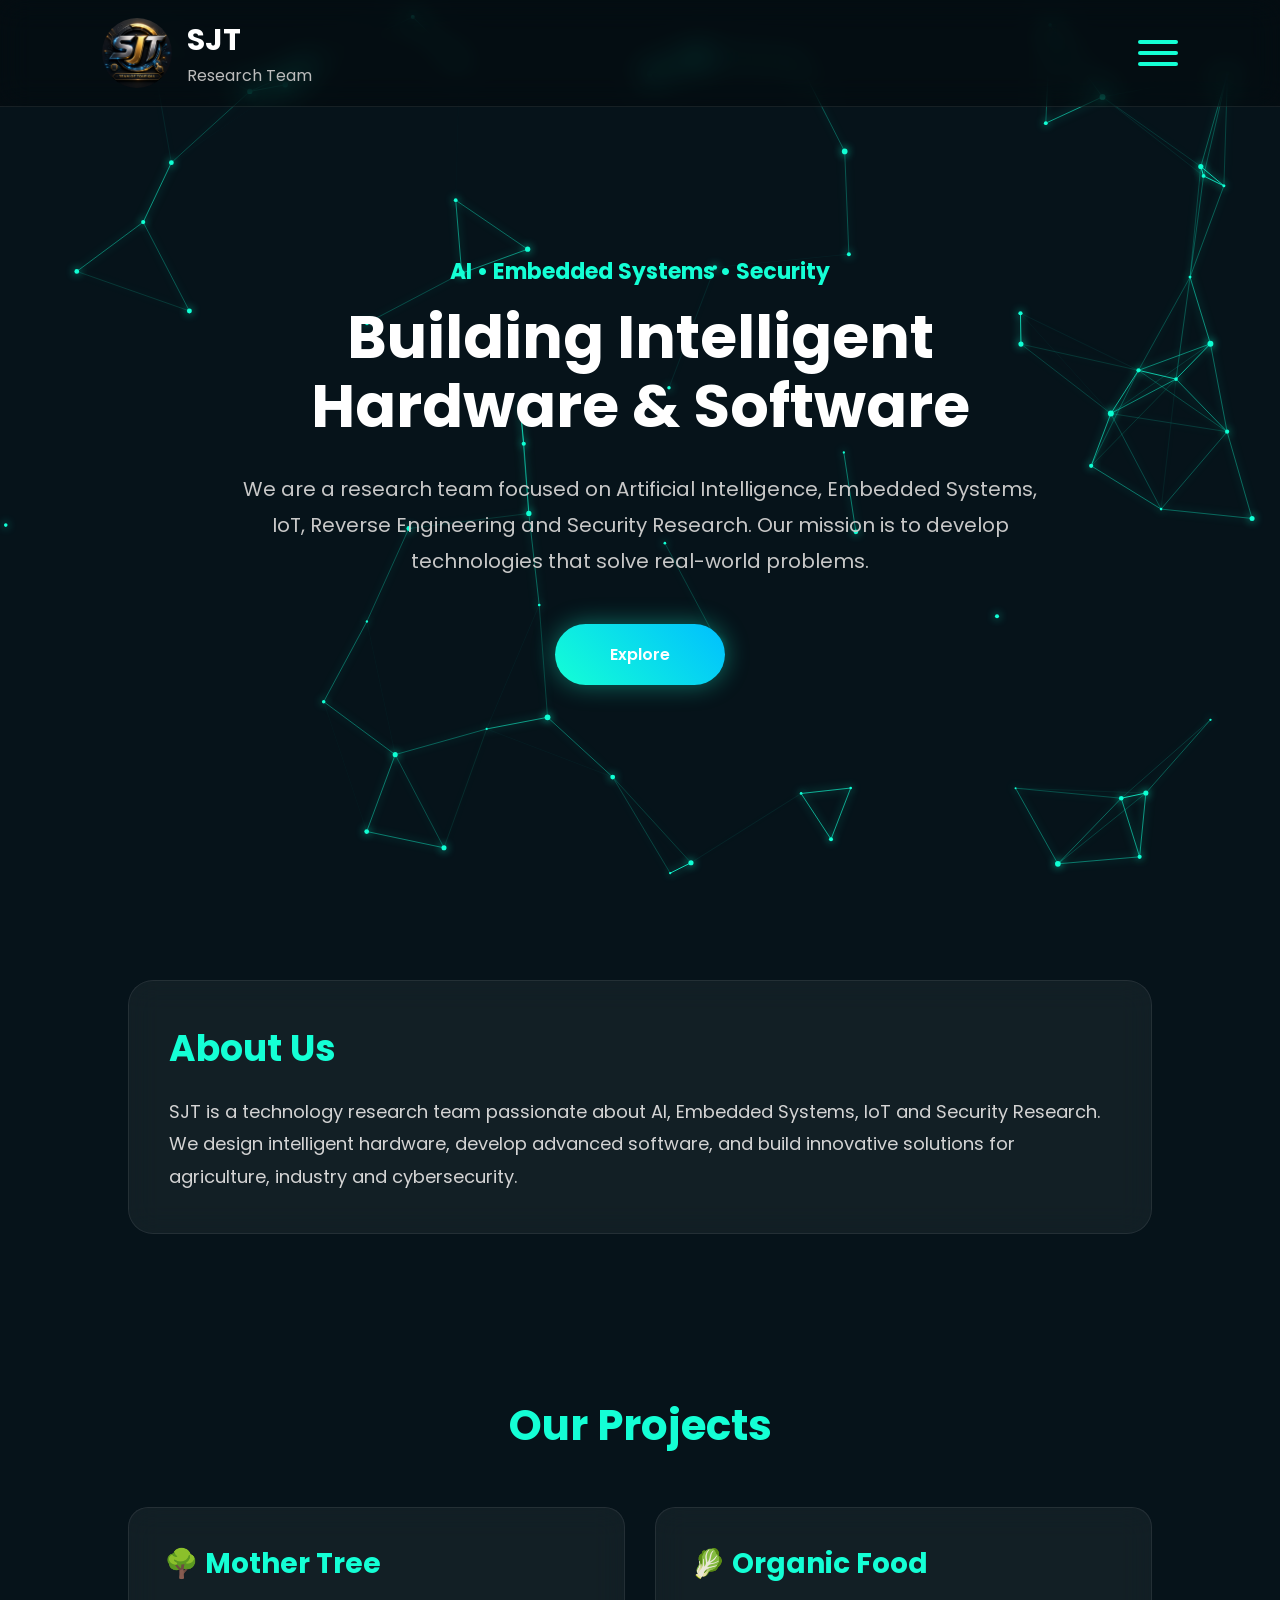
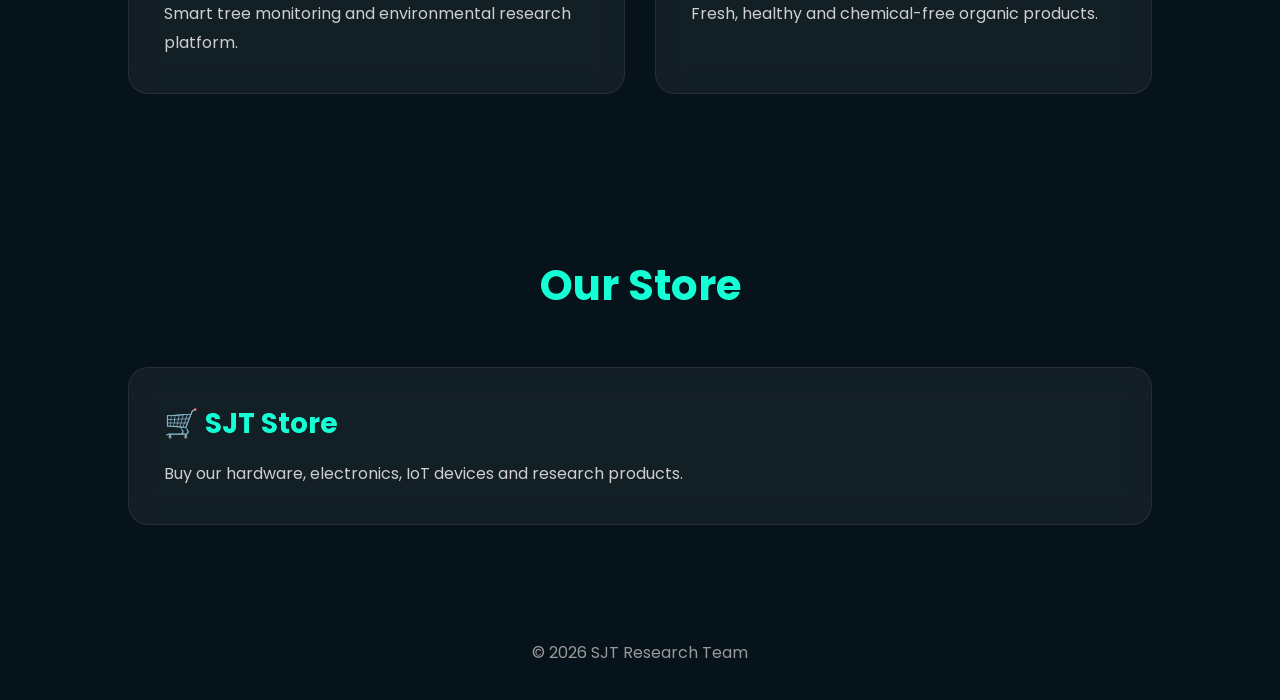
==== commit 885e1cc2: "update index.html" ====
--- a/index.html
+++ b/index.html
@@ -137,7 +137,7 @@
                 
                 <div class="projects">
                         
-                        <a href="https://your-tree-project.com" class="project-card">
+                        <a href="/Projects/Tree/index.html" class="project-card">
                                 <h3>🌳 Mother Tree</h3>
                                 <p>
                                         Smart tree monitoring and environmental research platform.
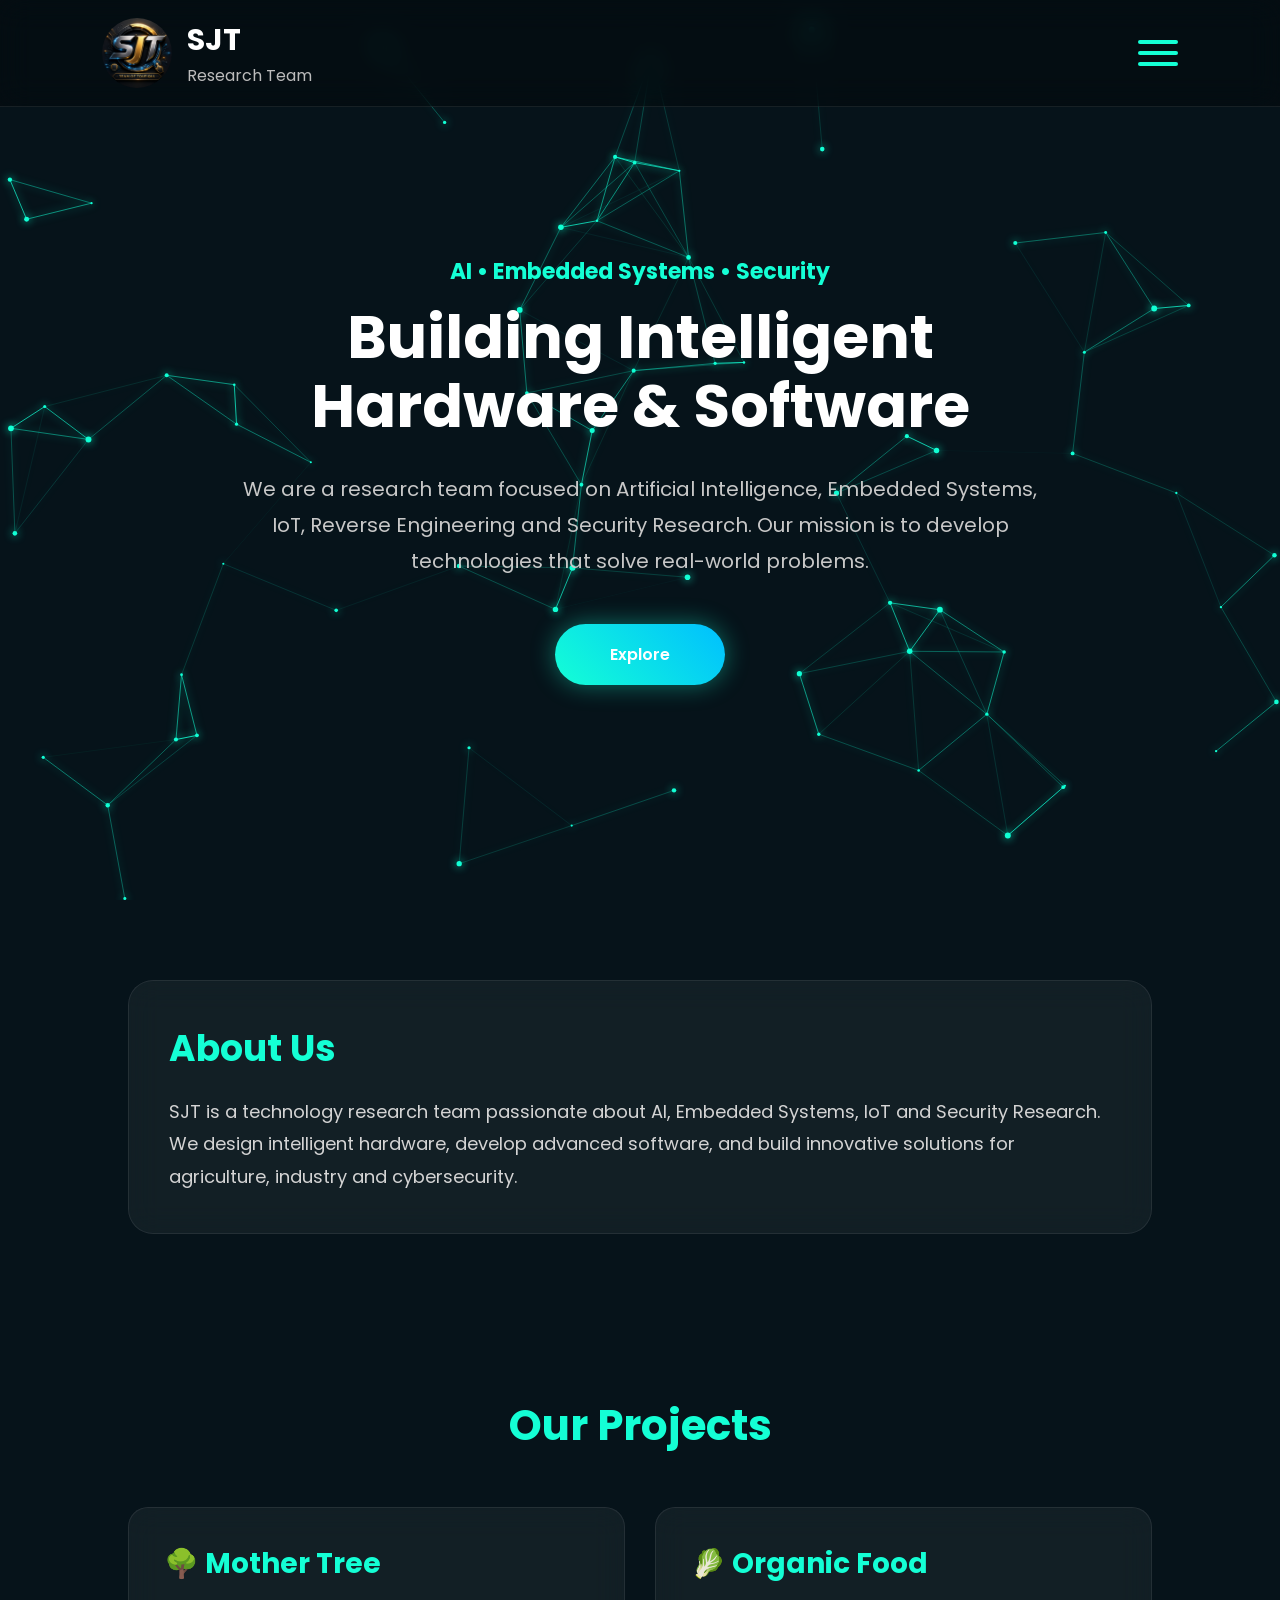
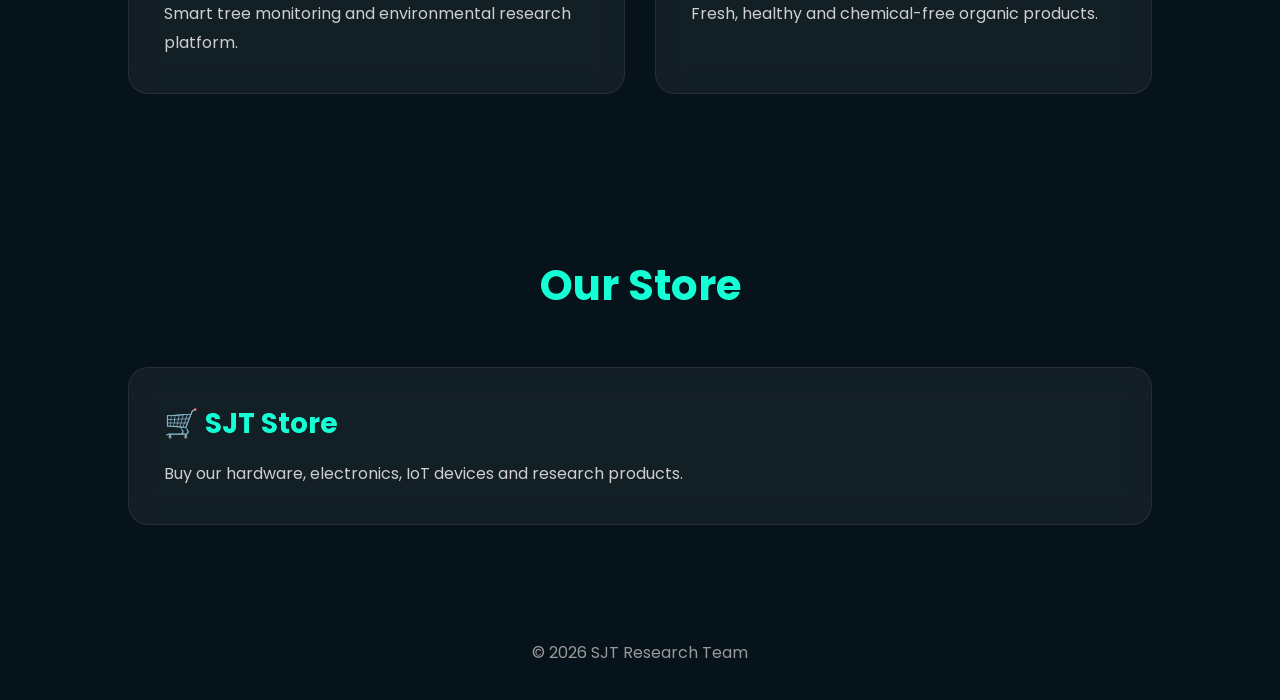
==== commit e2c10905: "update index.html" ====
--- a/index.html
+++ b/index.html
@@ -144,7 +144,7 @@
                                 </p>
                         </a>
                         
-                        <a href="https://your-organic-food.com" class="project-card">
+                        <a href="/Projects/Organic-Food/index.html" class="project-card">
                                 <h3>🥬 Organic Food</h3>
                                 <p>
                                         Fresh, healthy and chemical-free organic products.
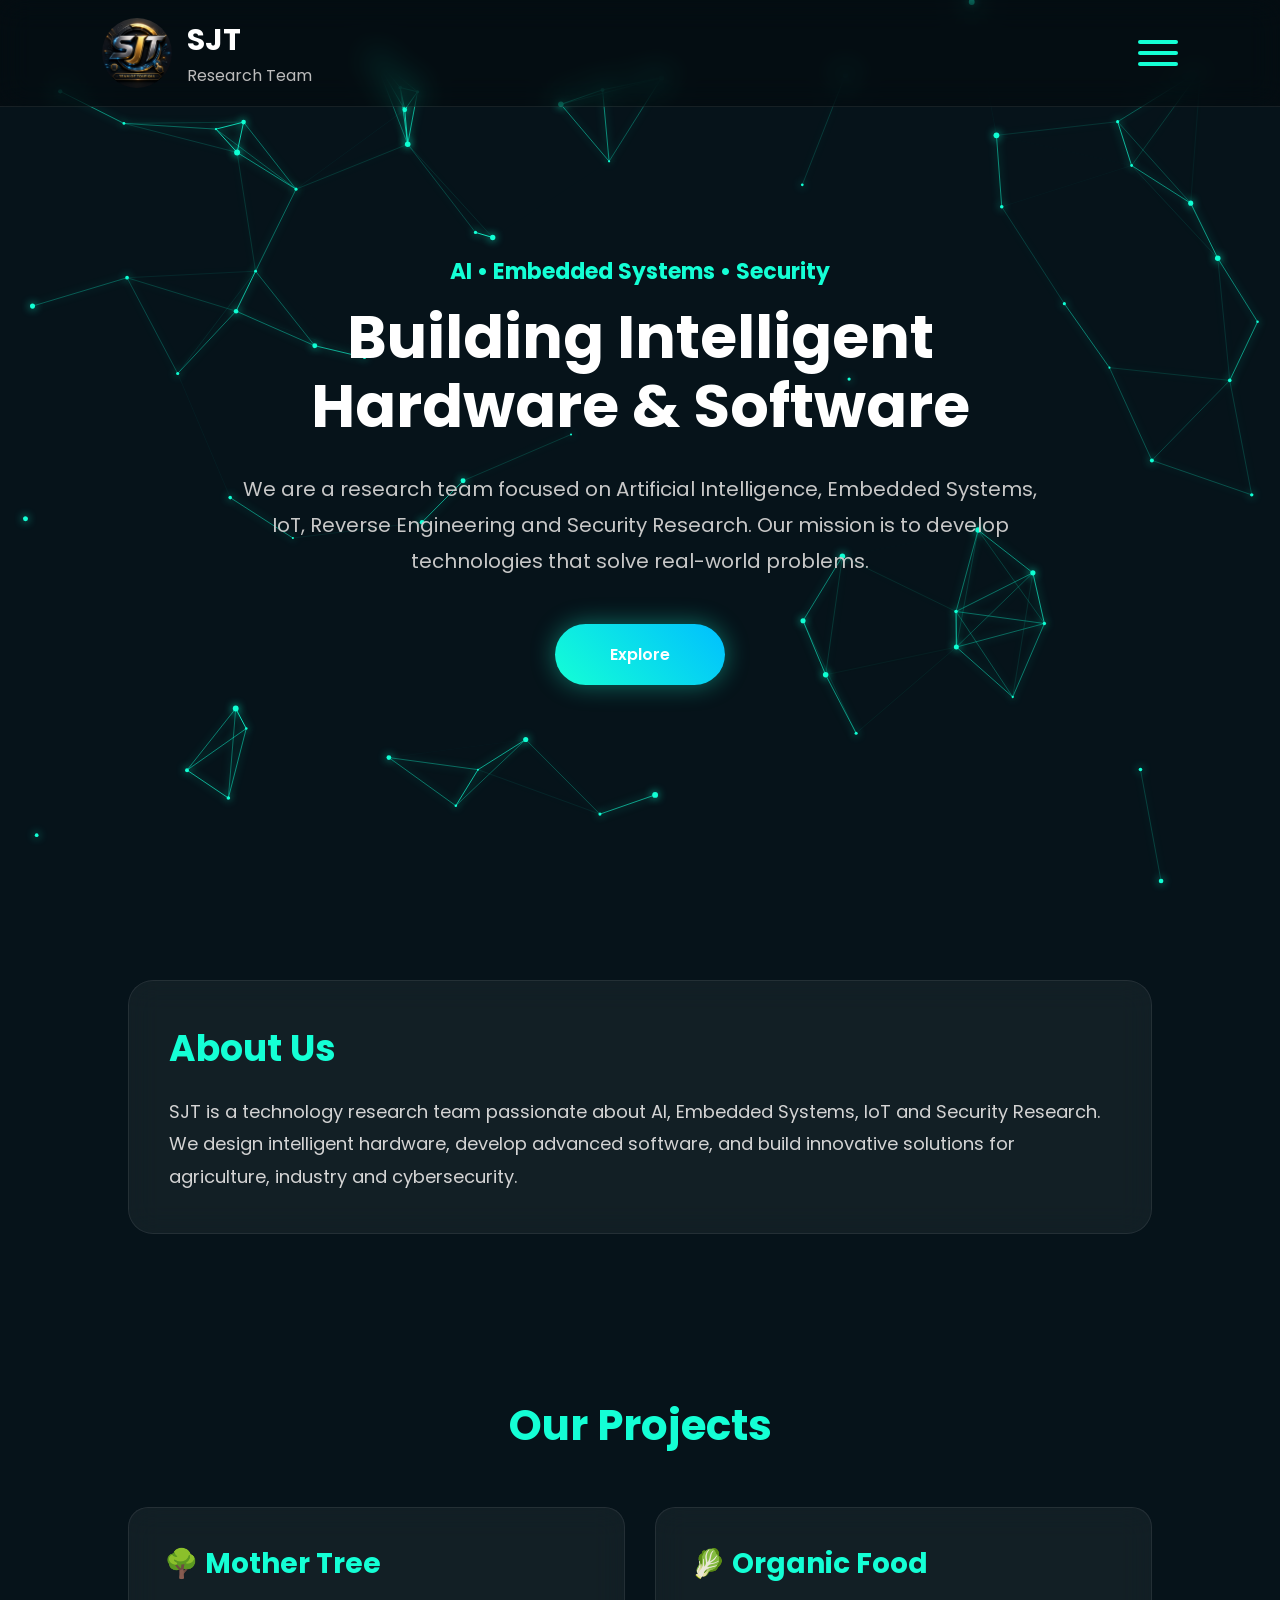
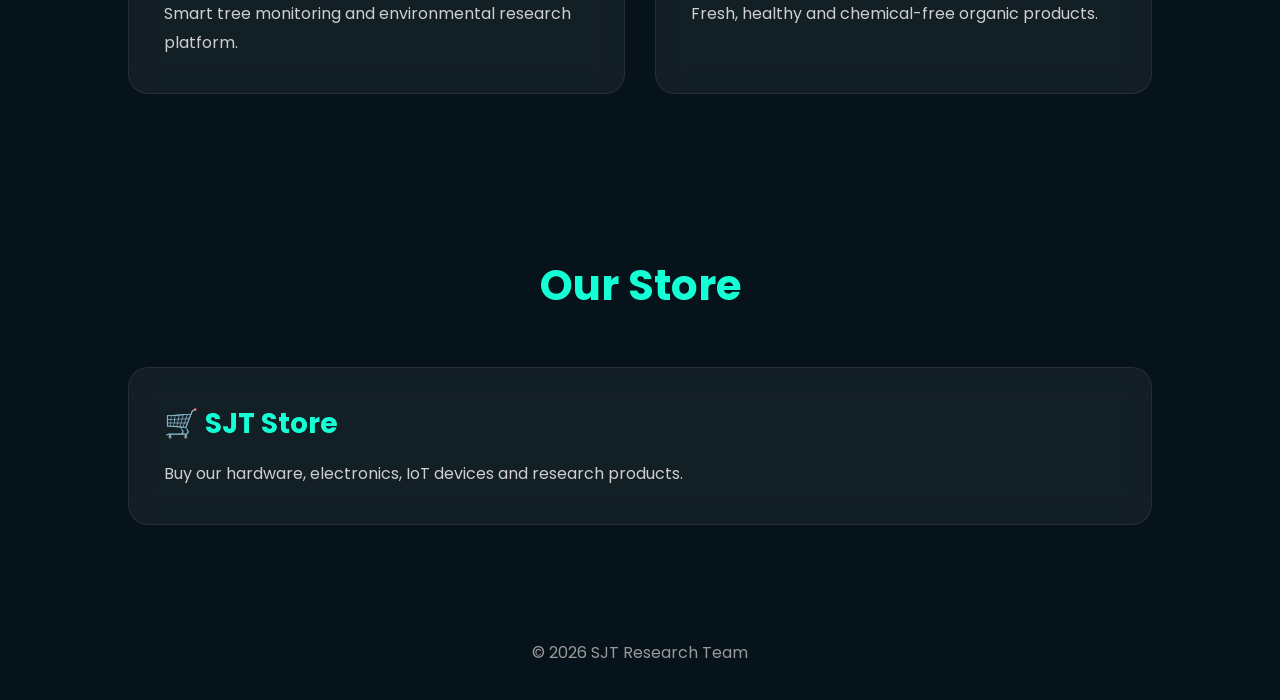
==== commit a3cdbc4d: "update index.html" ====
--- a/index.html
+++ b/index.html
@@ -137,14 +137,14 @@
                 
                 <div class="projects">
                         
-                        <a href="/Projects/Tree/index.html" class="project-card">
+                        <a href="./Projects/Tree/index.html" class="project-card">
                                 <h3>🌳 Mother Tree</h3>
                                 <p>
                                         Smart tree monitoring and environmental research platform.
                                 </p>
                         </a>
                         
-                        <a href="/Projects/Organic-Food/index.html" class="project-card">
+                        <a href="./Projects/Organic-Food/index.html" class="project-card">
                                 <h3>🥬 Organic Food</h3>
                                 <p>
                                         Fresh, healthy and chemical-free organic products.
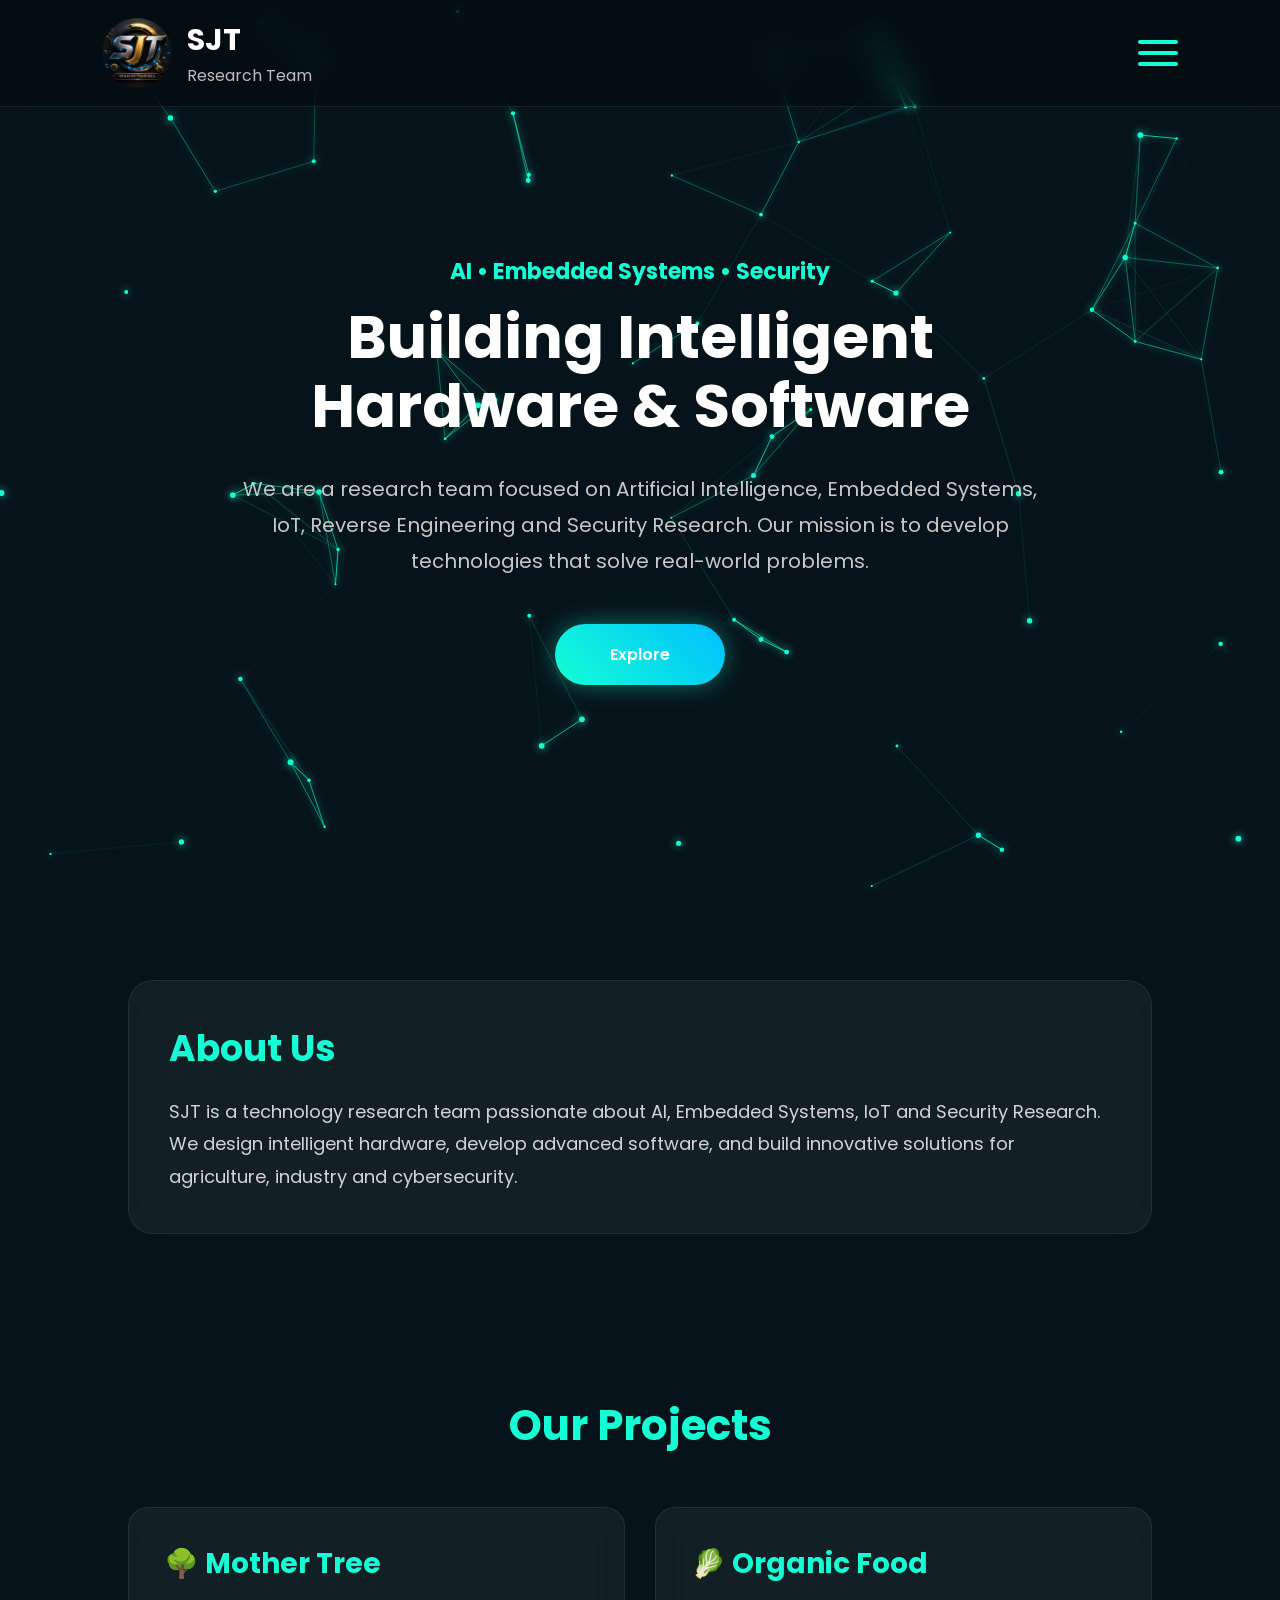
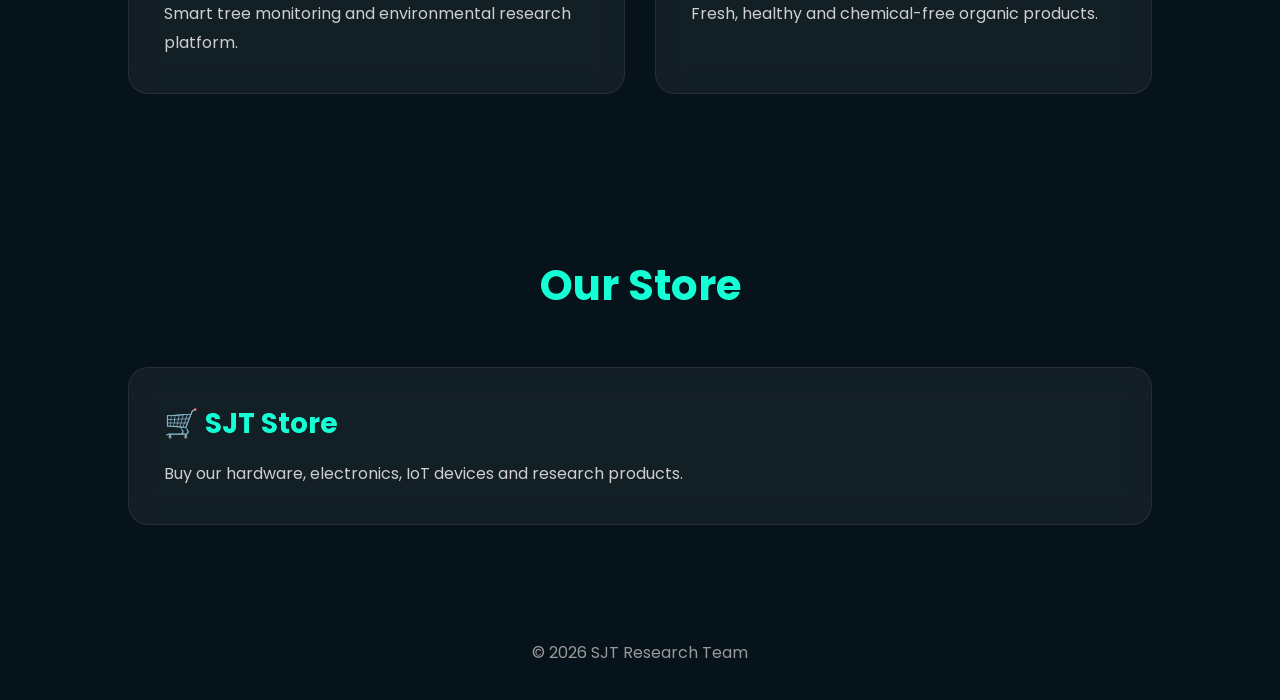
==== commit 0096bad7: "update index.html" ====
--- a/index.html
+++ b/index.html
@@ -137,14 +137,14 @@
                 
                 <div class="projects">
                         
-                        <a href="./Projects/Tree/index.html" class="project-card">
+                        <a href='./Projects/Tree/index.html' class="project-card">
                                 <h3>🌳 Mother Tree</h3>
                                 <p>
                                         Smart tree monitoring and environmental research platform.
                                 </p>
                         </a>
                         
-                        <a href="./Projects/Organic-Food/index.html" class="project-card">
+                        <a href='./Projects/Organic-Food/index.html' class="project-card">
                                 <h3>🥬 Organic Food</h3>
                                 <p>
                                         Fresh, healthy and chemical-free organic products.
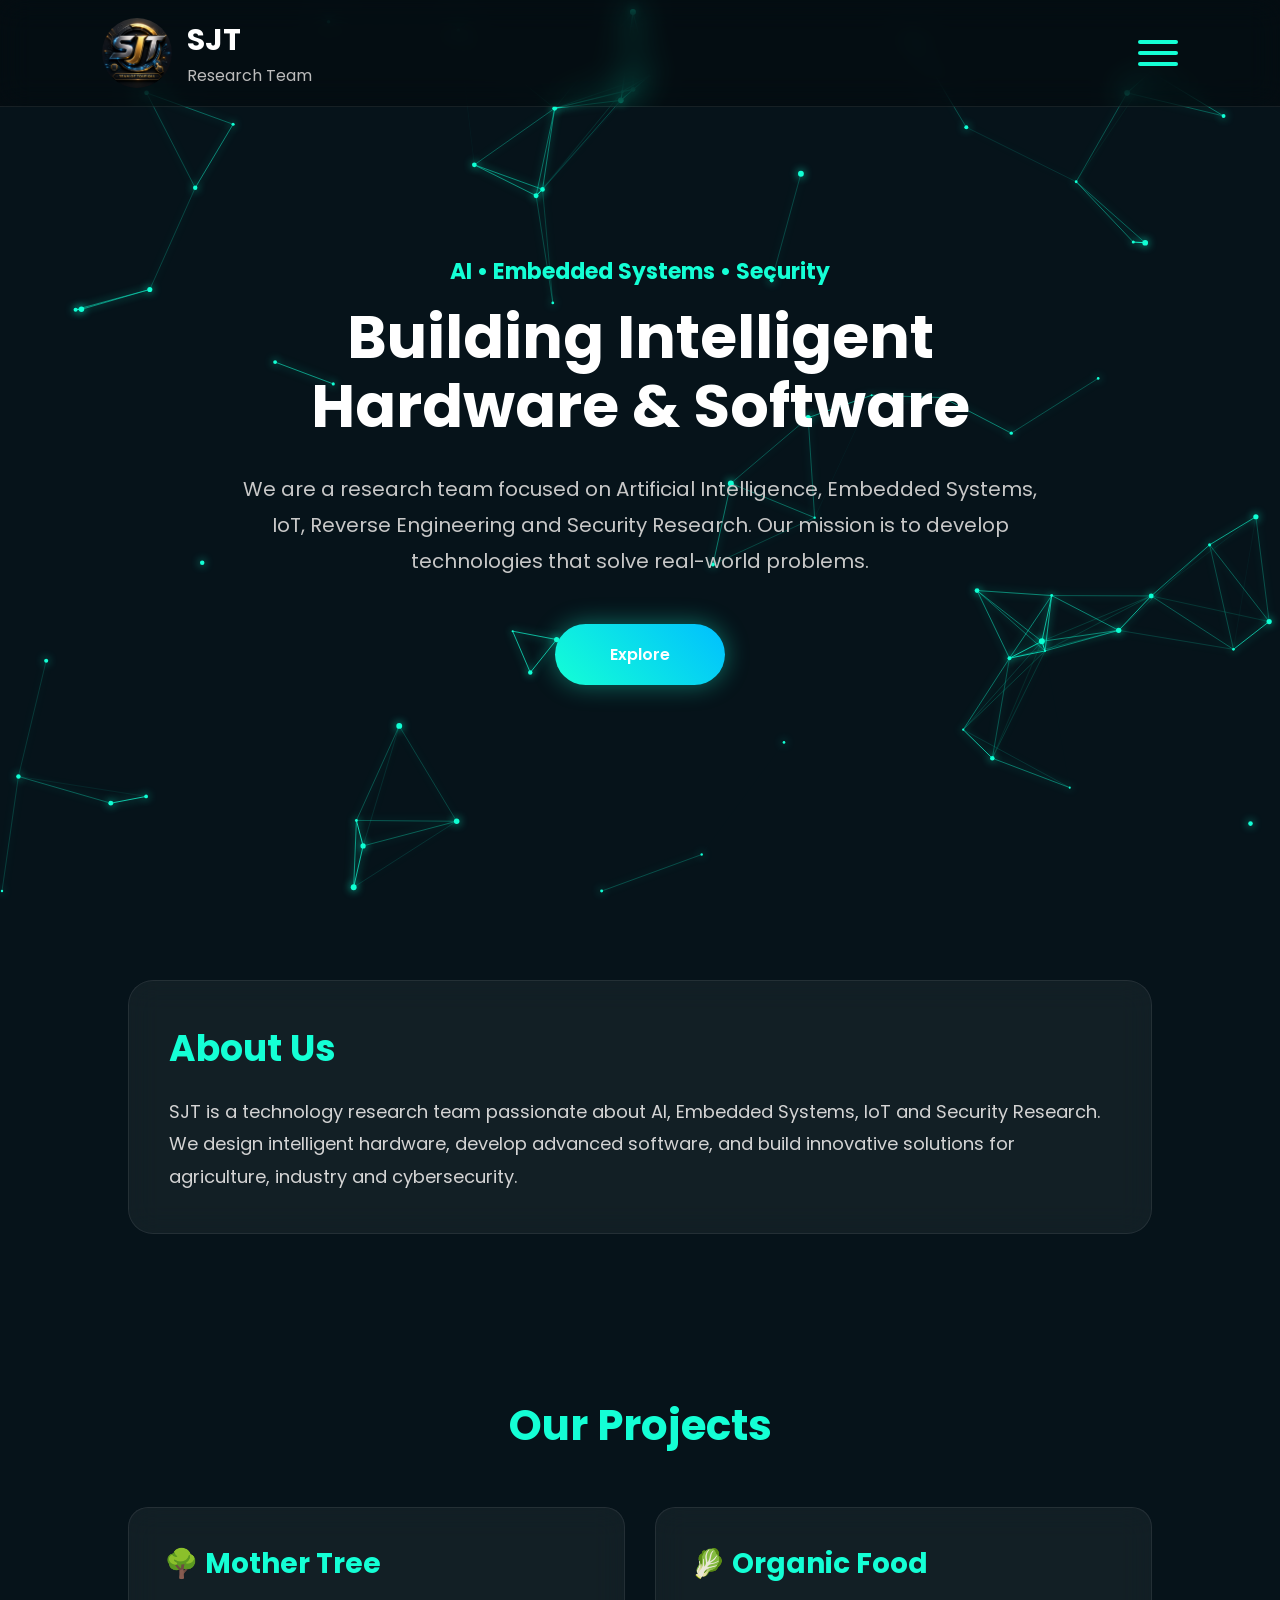
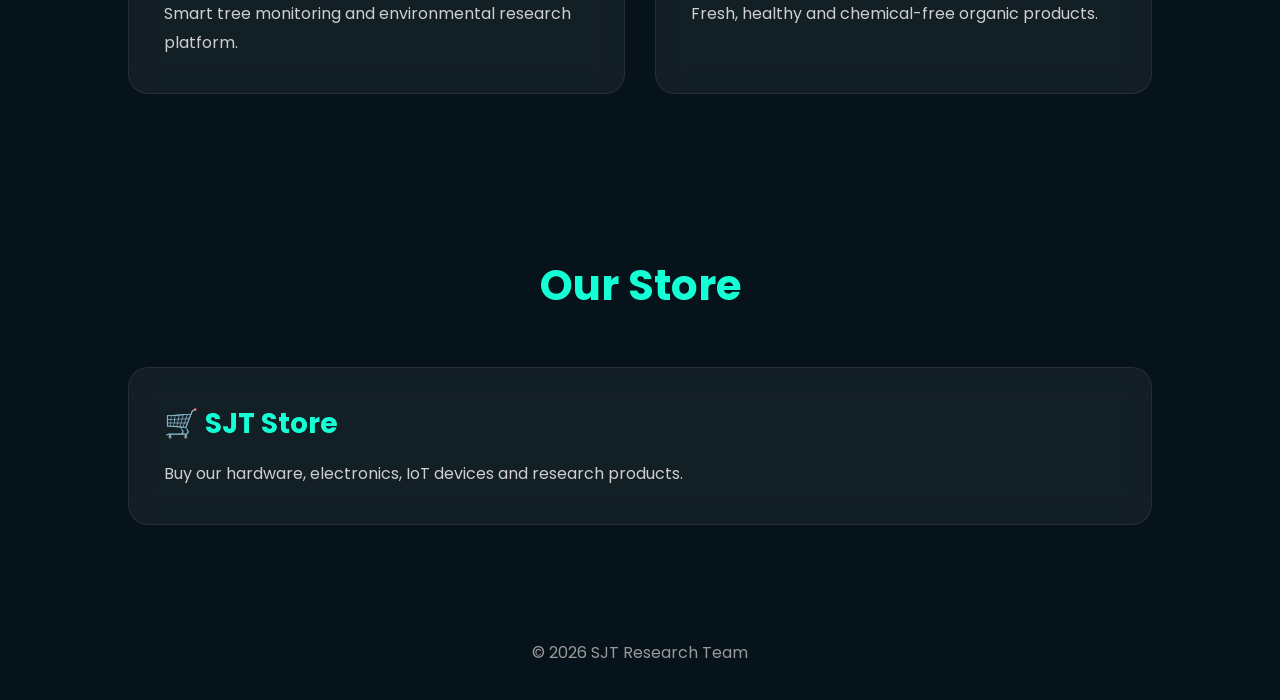
==== commit 64ee0cdb: "update index.html" ====
--- a/index.html
+++ b/index.html
@@ -137,14 +137,14 @@
                 
                 <div class="projects">
                         
-                        <a href='./Projects/Tree/index.html' class="project-card">
+                        <a href='./Projects/Tree/' class="project-card">
                                 <h3>🌳 Mother Tree</h3>
                                 <p>
                                         Smart tree monitoring and environmental research platform.
                                 </p>
                         </a>
                         
-                        <a href='./Projects/Organic-Food/index.html' class="project-card">
+                        <a href="./Projects/Organic-Food/" class="project-card">
                                 <h3>🥬 Organic Food</h3>
                                 <p>
                                         Fresh, healthy and chemical-free organic products.
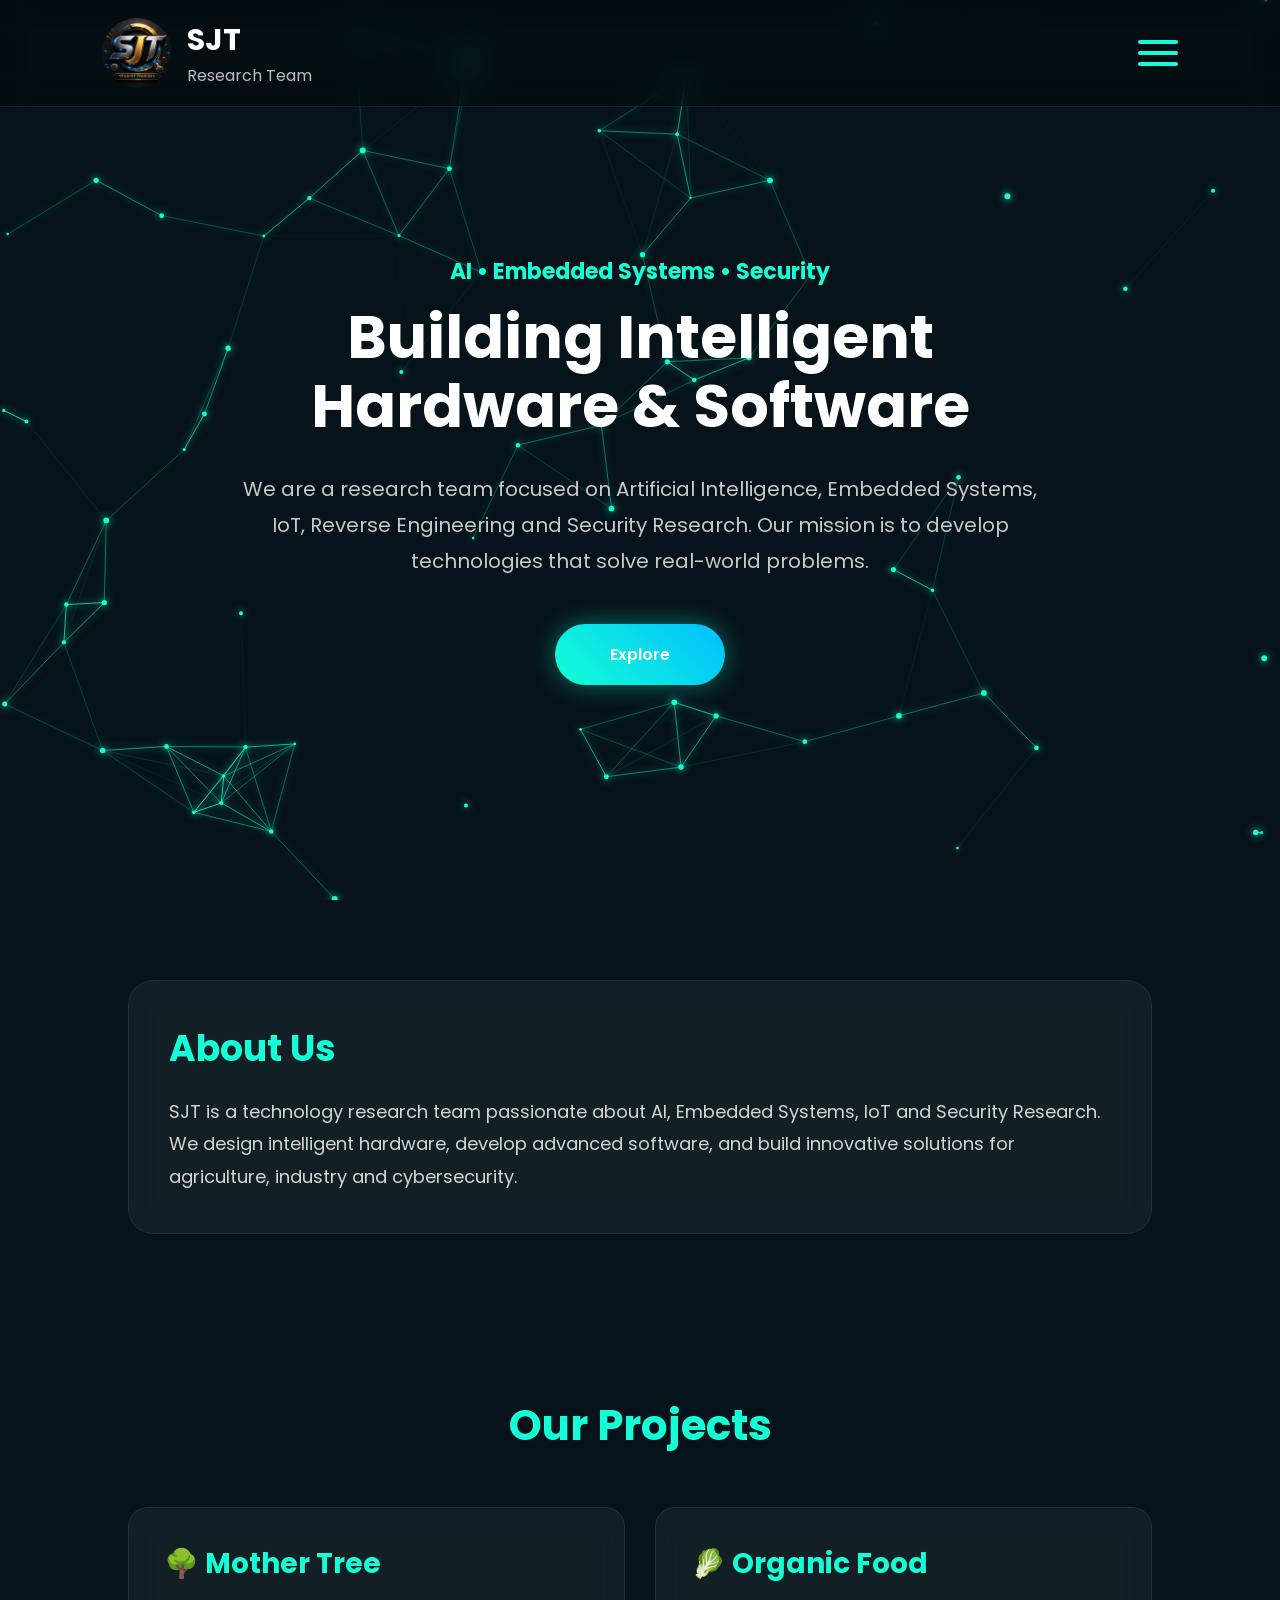
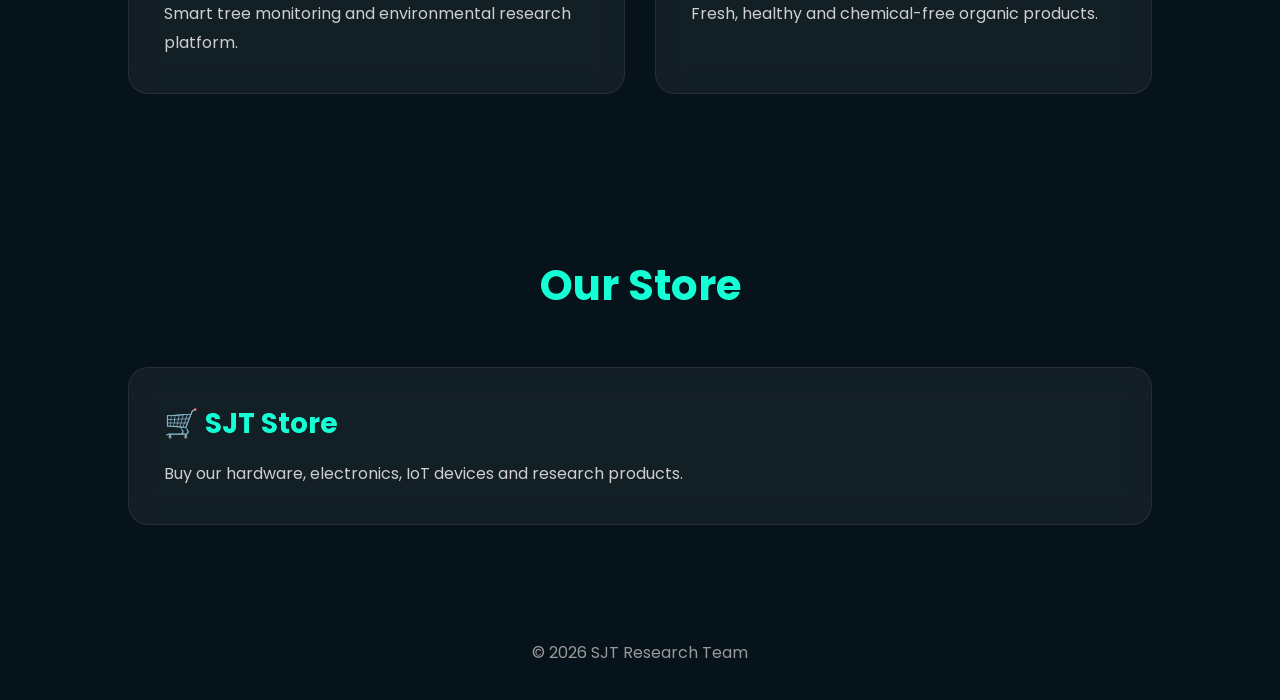
==== commit 33c4e359: "update index.html" ====
--- a/index.html
+++ b/index.html
@@ -137,7 +137,7 @@
                 
                 <div class="projects">
                         
-                        <a href='./Projects/Tree/' class="project-card">
+                        <a href="./Projects/Tree/" class="project-card">
                                 <h3>🌳 Mother Tree</h3>
                                 <p>
                                         Smart tree monitoring and environmental research platform.
